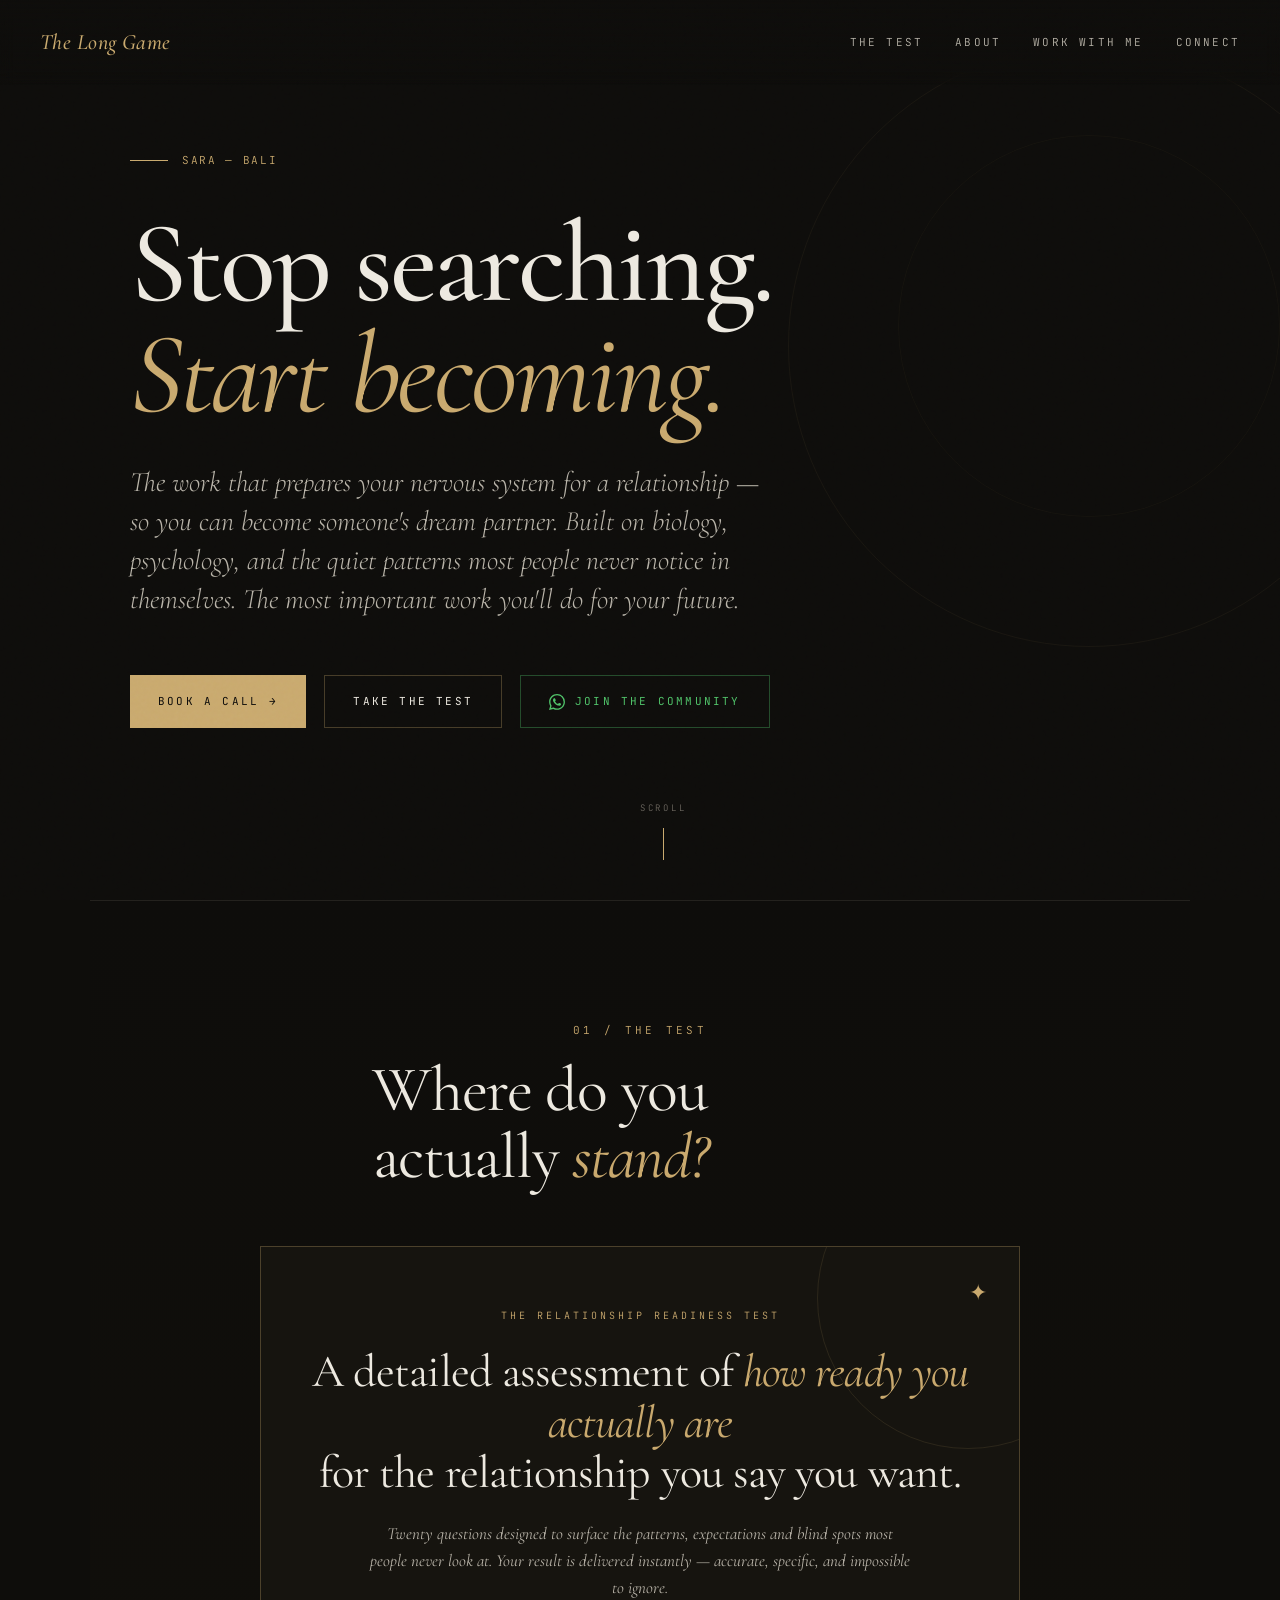
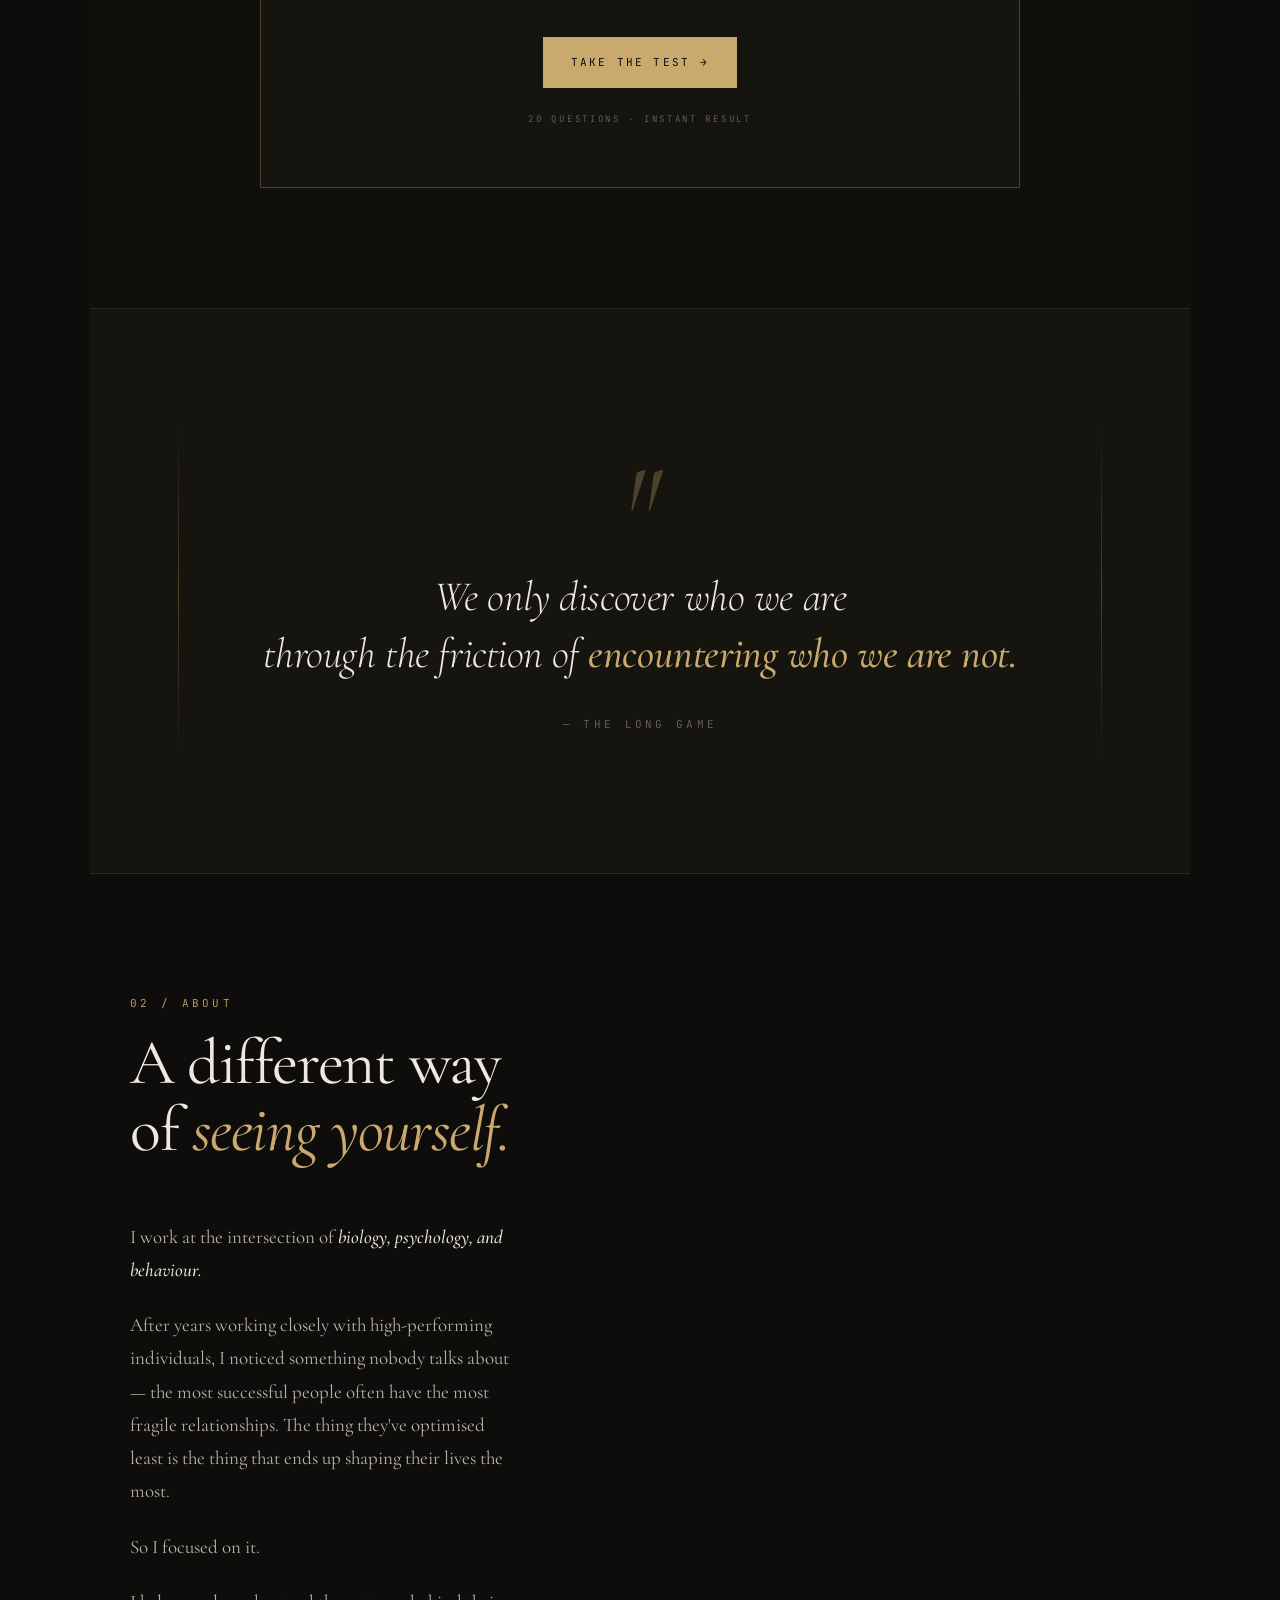
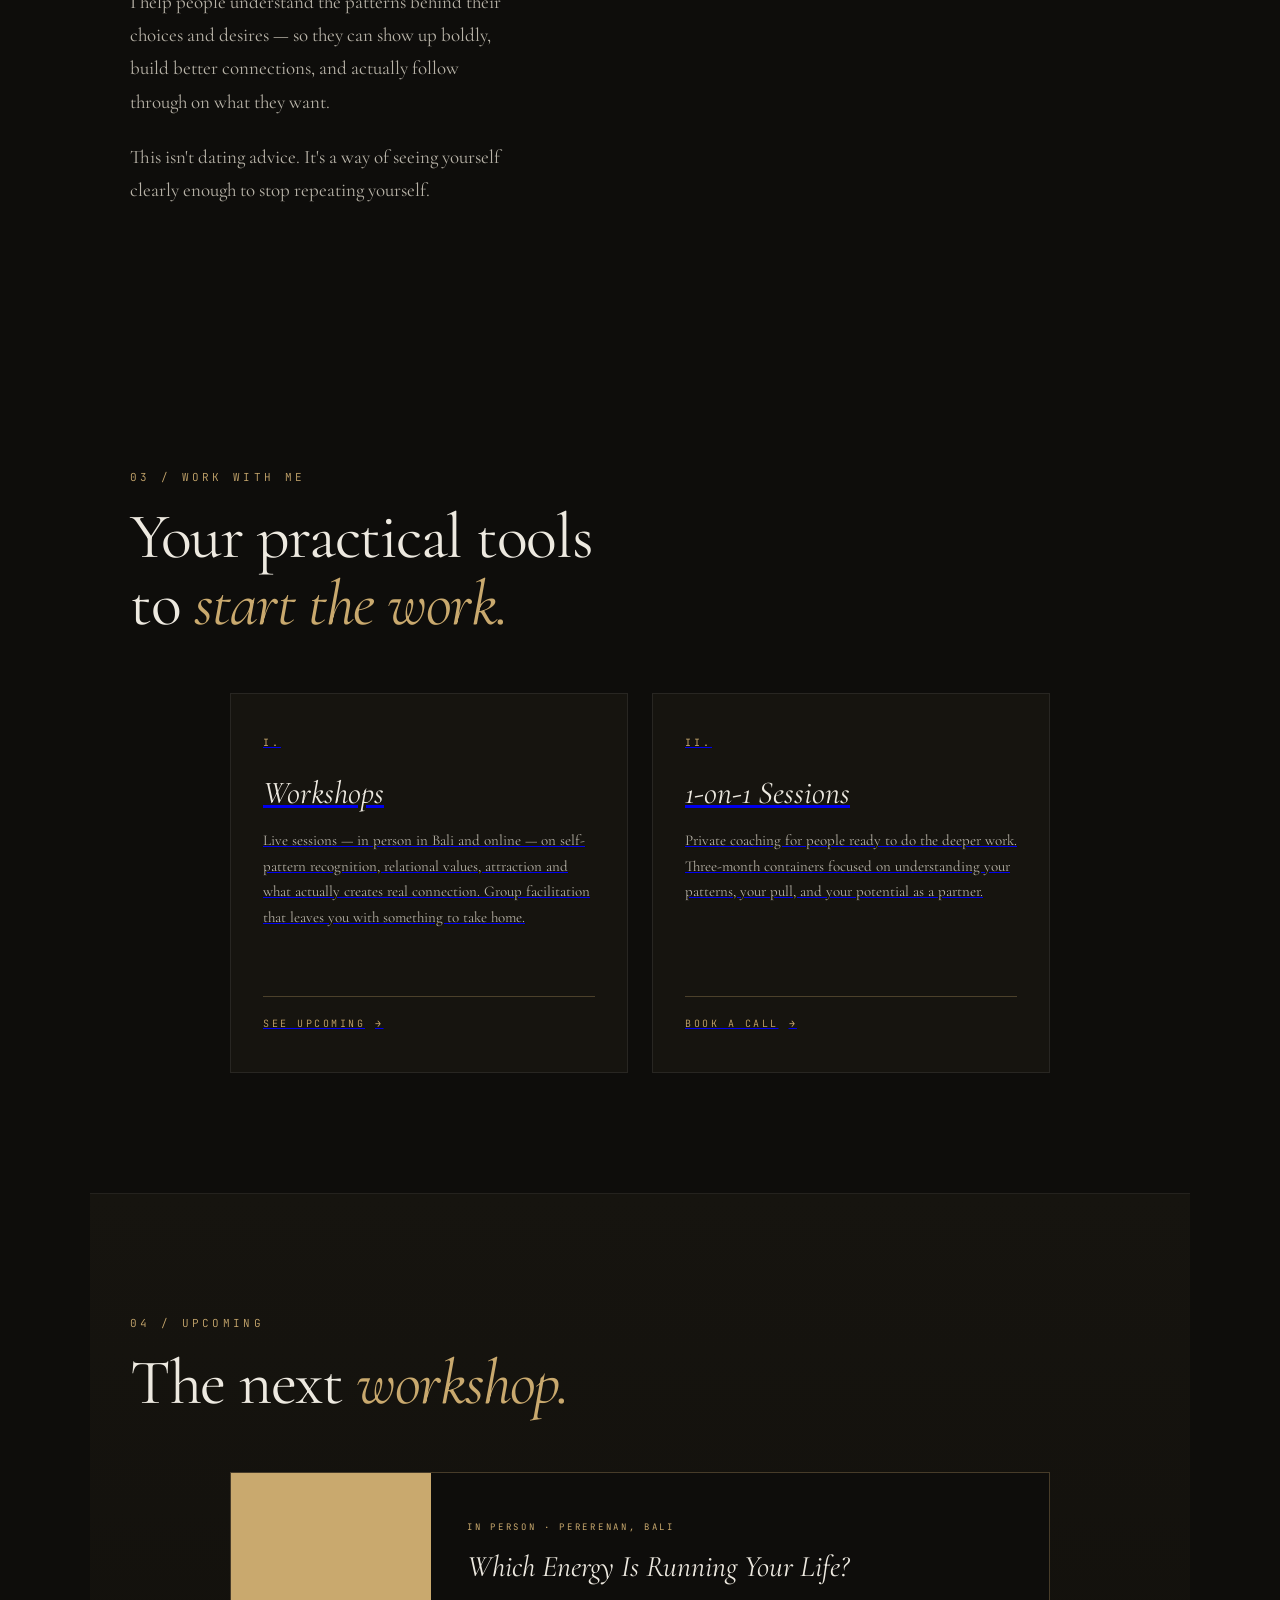
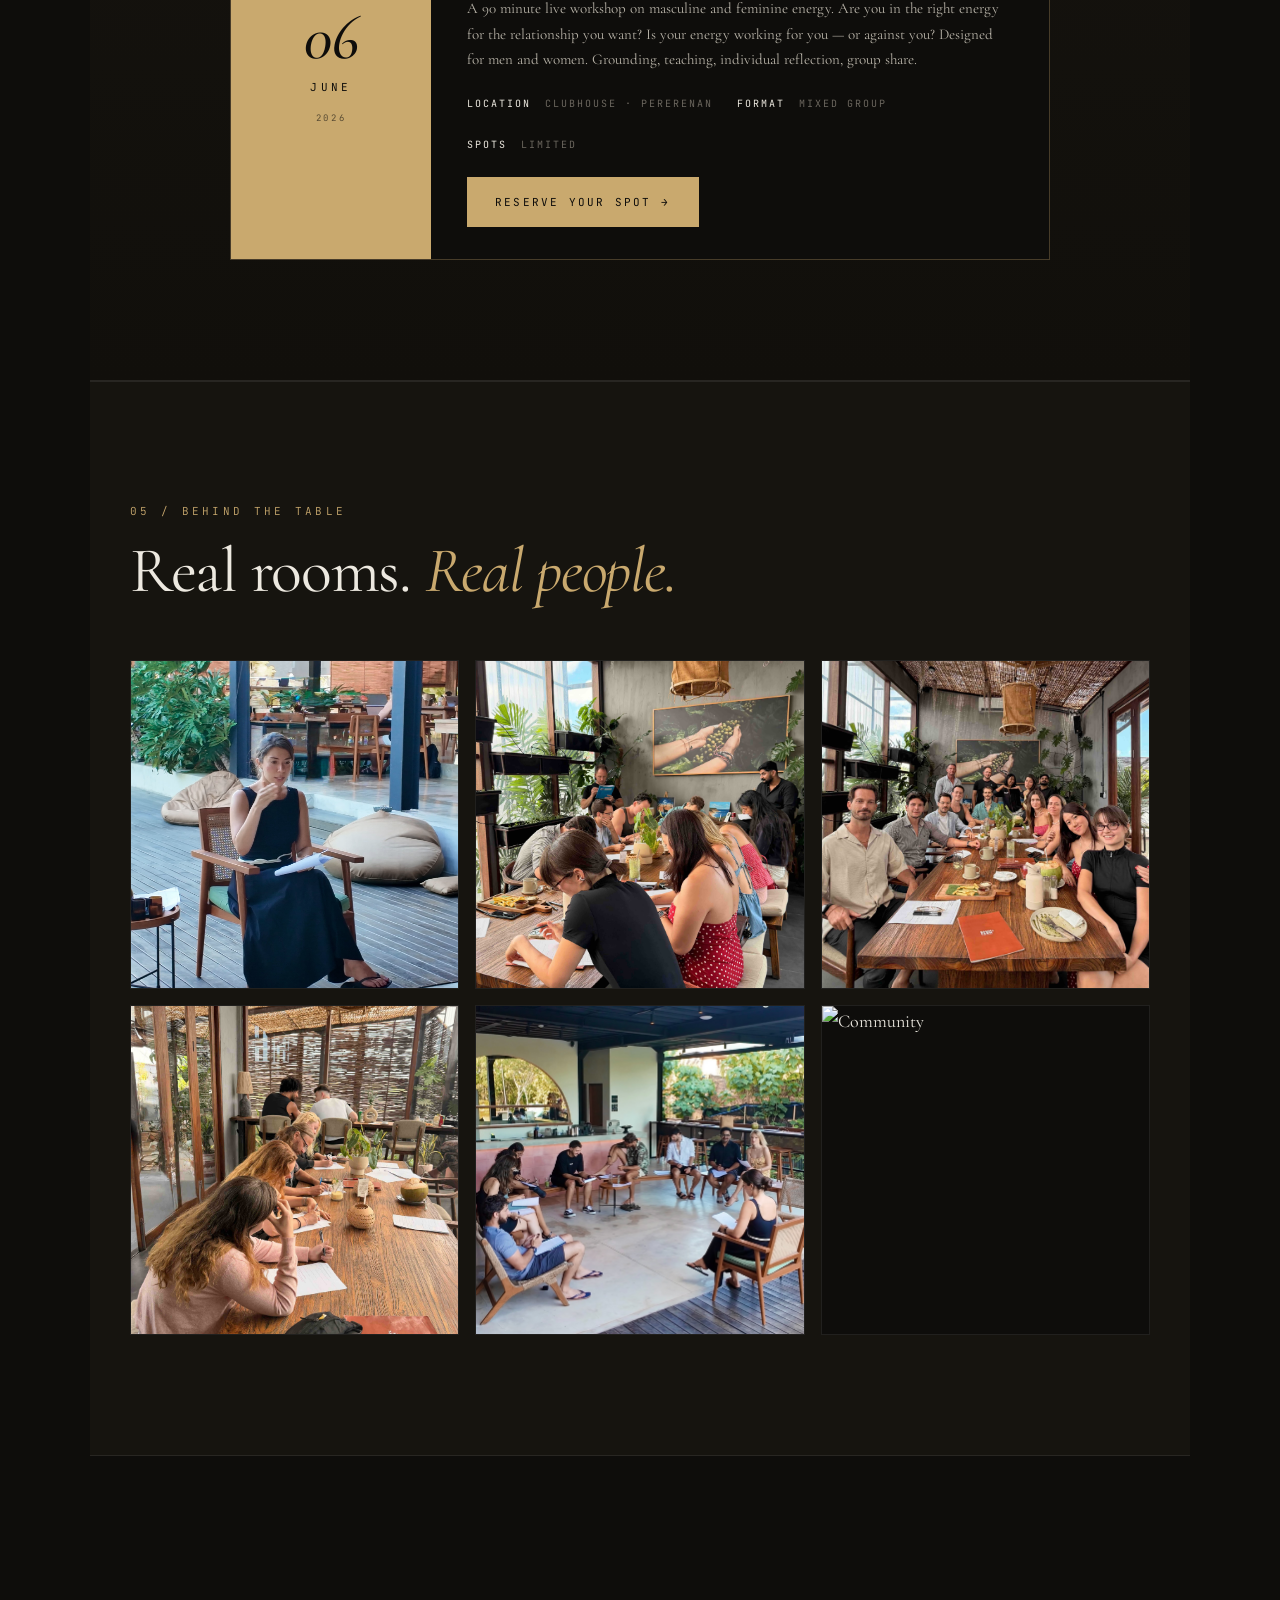
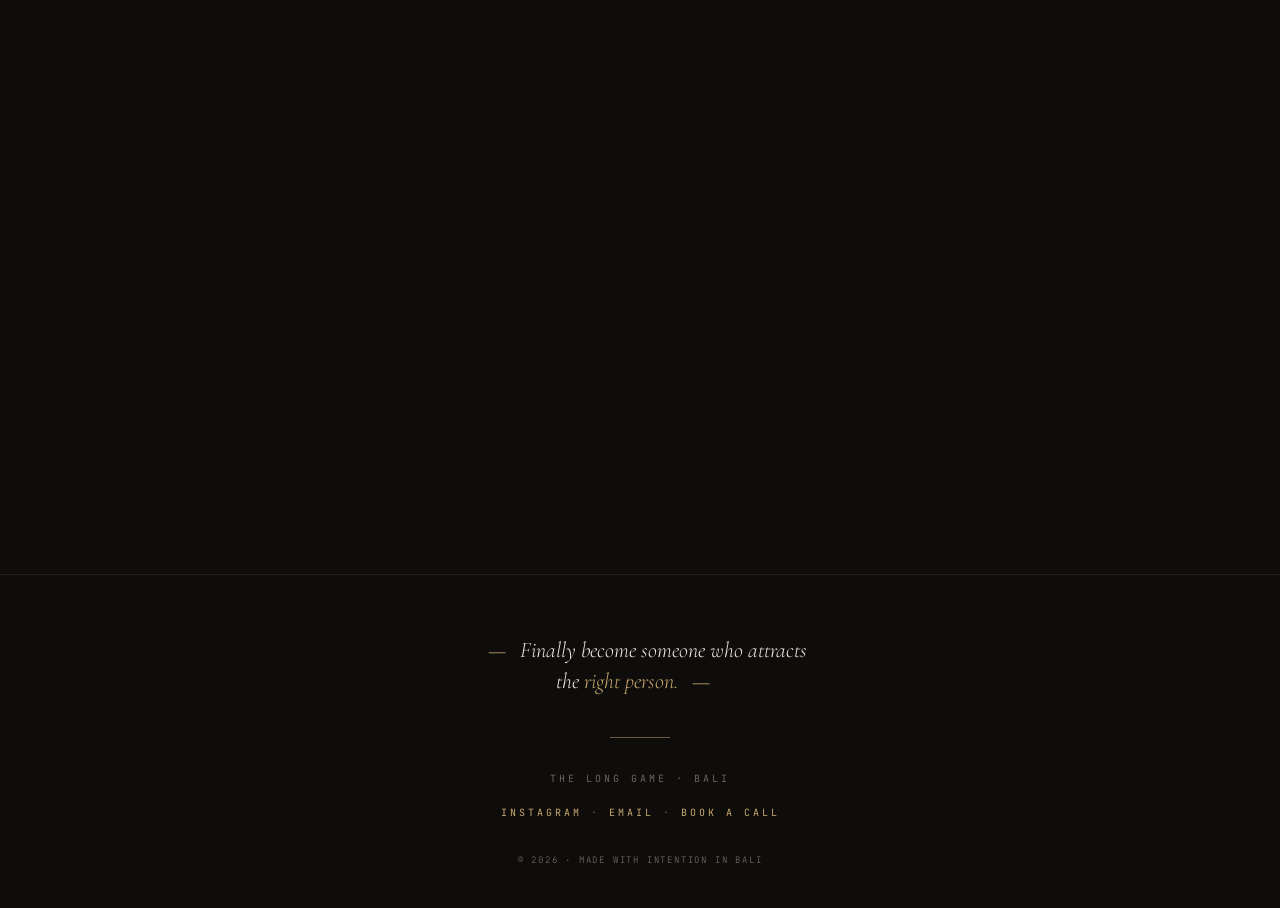
==== index.html @ 3abca286 "Add extra line break in index.html" ====
<!DOCTYPE html>
<html lang="en">
<head>
<meta charset="UTF-8">
<meta name="viewport" content="width=device-width, initial-scale=1.0">
<title>The Long Game — Sara · Bali</title>
<meta name="description" content="A school of thought for people done with surface-level. Become someone worth being with.">

<link rel="preconnect" href="https://fonts.googleapis.com">
<link rel="preconnect" href="https://fonts.gstatic.com" crossorigin>
<link href="https://fonts.googleapis.com/css2?family=Cormorant+Garamond:ital,wght@0,300;0,400;0,500;0,600;0,700;1,300;1,400;1,500;1,600&family=JetBrains+Mono:wght@300;400;500&display=swap" rel="stylesheet">

<style>
:root {
  --bg: #0e0d0b;
  --surface: #16140f;
  --gold: #c9a96e;
  --gold-dim: rgba(201, 169, 110, 0.12);
  --gold-mid: rgba(201, 169, 110, 0.3);
  --cream: #ede9e0;
  --soft: #b8b3a8;
  --muted: #6b665e;
  --red: #8B3A3A;
  --line: rgba(255, 255, 255, 0.08);
}

* { margin: 0; padding: 0; box-sizing: border-box; }

html { scroll-behavior: smooth; }

body {
  background: var(--bg);
  color: var(--cream);
  font-family: 'Cormorant Garamond', 'Georgia', serif;
  font-weight: 400;
  font-size: 18px;
  line-height: 1.7;
  overflow-x: hidden;
}

::selection { background: var(--gold); color: var(--bg); }

/* Grain overlay */
body::before {
  content: '';
  position: fixed;
  inset: 0;
  pointer-events: none;
  z-index: 1000;
  opacity: 0.06;
  background-image: url("data:image/svg+xml,%3Csvg viewBox='0 0 256 256' xmlns='http://www.w3.org/2000/svg'%3E%3Cfilter id='n'%3E%3CfeTurbulence type='fractalNoise' baseFrequency='0.9' numOctaves='4' stitchTiles='stitch'/%3E%3C/filter%3E%3Crect width='100%25' height='100%25' filter='url(%23n)'/%3E%3C/svg%3E");
  mix-blend-mode: overlay;
}

.mono {
  font-family: 'JetBrains Mono', monospace;
  font-weight: 300;
  letter-spacing: 0.15em;
  text-transform: uppercase;
}

/* ─── NAV ─── */
nav {
  position: fixed;
  top: 0; left: 0; right: 0;
  z-index: 100;
  padding: 24px 40px;
  display: flex;
  justify-content: space-between;
  align-items: center;
  background: linear-gradient(180deg, rgba(14, 13, 11, 0.95), rgba(14, 13, 11, 0));
  backdrop-filter: blur(8px);
  -webkit-backdrop-filter: blur(8px);
}

.logo {
  font-family: 'Cormorant Garamond', serif;
  font-style: italic;
  font-size: 22px;
  color: var(--gold);
  letter-spacing: 0.02em;
  font-weight: 500;
}

nav .links {
  display: flex;
  gap: 32px;
}

nav a {
  color: var(--soft);
  text-decoration: none;
  font-family: 'JetBrains Mono', monospace;
  font-size: 11px;
  font-weight: 300;
  letter-spacing: 0.2em;
  text-transform: uppercase;
  transition: color 0.3s ease;
}

nav a:hover { color: var(--gold); }

@media (max-width: 768px) {
  nav { padding: 18px 22px; }
  nav .links { display: none; }
}

/* ─── HERO ─── */
.hero {
  min-height: 100vh;
  position: relative;
  display: flex;
  flex-direction: column;
  justify-content: center;
  padding: 100px 40px 60px;
  max-width: 1100px;
  margin: 0 auto;
}

.hero::before {
  content: '';
  position: absolute;
  width: 600px; height: 600px;
  border-radius: 50%;
  border: 1px solid rgba(201, 169, 110, 0.06);
  top: 5%; right: -200px;
  z-index: 0;
}

.hero::after {
  content: '';
  position: absolute;
  width: 380px; height: 380px;
  border-radius: 50%;
  border: 1px solid rgba(201, 169, 110, 0.04);
  top: 15%; right: -90px;
  z-index: 0;
}

.eyebrow {
  position: relative;
  z-index: 2;
  display: inline-flex;
  align-items: center;
  gap: 14px;
  margin-bottom: 40px;
  color: var(--gold);
  font-size: 11px;
  opacity: 0;
  animation: fadeUp 1s ease 0.2s forwards;
}

.eyebrow::before {
  content: '';
  width: 38px; height: 1px;
  background: var(--gold);
}

.hero h1 {
  position: relative;
  z-index: 2;
  font-size: clamp(48px, 9vw, 124px);
  line-height: 0.96;
  font-weight: 500;
  letter-spacing: -0.025em;
  margin-bottom: 32px;
  color: var(--cream);
  opacity: 0;
  animation: fadeUp 1.2s ease 0.4s forwards;
}

.hero h1 em {
  font-style: italic;
  font-weight: 400;
  color: var(--gold);
}

.hero-sub {
  position: relative;
  z-index: 2;
  font-size: clamp(20px, 2.5vw, 28px);
  font-style: italic;
  color: var(--soft);
  max-width: 650px;
  line-height: 1.4;
  margin-bottom: 56px;
  font-weight: 300;
  opacity: 0;
  animation: fadeUp 1.2s ease 0.7s forwards;
}

.hero-cta {
  position: relative;
  z-index: 2;
  display: flex;
  gap: 18px;
  flex-wrap: wrap;
  opacity: 0;
  animation: fadeUp 1.2s ease 1s forwards;
}

.btn {
  display: inline-flex;
  align-items: center;
  gap: 10px;
  padding: 16px 28px;
  font-family: 'JetBrains Mono', monospace;
  font-size: 11px;
  font-weight: 400;
  letter-spacing: 0.2em;
  text-transform: uppercase;
  text-decoration: none;
  cursor: pointer;
  border: none;
  transition: all 0.3s ease;
}

.btn-primary {
  background: var(--gold);
  color: var(--bg);
}

.btn-primary:hover {
  background: var(--cream);
  transform: translateY(-2px);
}

.btn-ghost {
  background: transparent;
  color: var(--cream);
  border: 1px solid var(--gold-mid);
}

.btn-ghost:hover {
  border-color: var(--gold);
  color: var(--gold);
  background: var(--gold-dim);
}

.btn-whatsapp {
  background: transparent;
  color: #4fc168;
  border: 1px solid rgba(79, 193, 104, 0.35);
  display: inline-flex;
  align-items: center;
  gap: 10px;
}

.btn-whatsapp:hover {
  background: rgba(79, 193, 104, 0.08);
  border-color: #4fc168;
  transform: translateY(-2px);
}

.btn .arrow {
  transition: transform 0.3s ease;
}

.btn:hover .arrow {
  transform: translateX(4px);
}

.scroll-indicator {
  position: absolute;
  bottom: 40px;
  left: 50%;
  transform: translateX(-50%);
  font-family: 'JetBrains Mono', monospace;
  font-size: 9px;
  letter-spacing: 0.3em;
  color: var(--muted);
  opacity: 0;
  animation: fadeUp 1s ease 1.3s forwards;
  text-transform: uppercase;
}

.scroll-indicator::after {
  content: '';
  display: block;
  width: 1px; height: 32px;
  background: var(--gold);
  margin: 12px auto 0;
  animation: scroll-pulse 2s ease infinite;
}

@keyframes fadeUp {
  from { opacity: 0; transform: translateY(20px); }
  to { opacity: 1; transform: translateY(0); }
}

@keyframes scroll-pulse {
  0%, 100% { transform: scaleY(1); opacity: 1; }
  50% { transform: scaleY(0.4); opacity: 0.4; }
}

/* ─── SECTION GENERAL ─── */
section {
  padding: 120px 40px;
  max-width: 1100px;
  margin: 0 auto;
  position: relative;
}

.section-num {
  font-family: 'JetBrains Mono', monospace;
  font-size: 11px;
  font-weight: 300;
  letter-spacing: 0.3em;
  color: var(--gold);
  margin-bottom: 16px;
  display: block;
  text-transform: uppercase;
}

.section-title {
  font-size: clamp(36px, 5.5vw, 64px);
  line-height: 1.05;
  font-weight: 400;
  letter-spacing: -0.02em;
  margin-bottom: 56px;
  color: var(--cream);
  max-width: 820px;
}

.section-title em {
  font-style: italic;
  color: var(--gold);
}

/* ─── PHILOSOPHY QUOTE ─── */
.quote-section {
  padding: 140px 40px;
  text-align: center;
  background: var(--surface);
  border-top: 1px solid var(--line);
  border-bottom: 1px solid var(--line);
  position: relative;
  overflow: hidden;
}

.quote-section::before, .quote-section::after {
  content: '';
  position: absolute;
  width: 1px;
  background: linear-gradient(180deg, transparent, var(--gold-mid), transparent);
  height: 60%;
  top: 20%;
}

.quote-section::before { left: 8%; }
.quote-section::after { right: 8%; }

.quote-mark {
  font-family: 'Cormorant Garamond', serif;
  font-size: 120px;
  color: var(--gold);
  line-height: 1;
  opacity: 0.3;
  font-style: italic;
}

.quote-text {
  font-size: clamp(24px, 3.5vw, 42px);
  font-style: italic;
  font-weight: 300;
  line-height: 1.35;
  max-width: 900px;
  margin: 0 auto 32px;
  color: var(--cream);
  letter-spacing: -0.01em;
}

.quote-text em {
  color: var(--gold);
  font-weight: 500;
}

.quote-attribution {
  font-family: 'JetBrains Mono', monospace;
  font-size: 11px;
  letter-spacing: 0.3em;
  color: var(--muted);
  text-transform: uppercase;
}

/* ─── ABOUT ─── */
.about-grid {
  display: grid;
  grid-template-columns: 1fr 1fr;
  gap: 80px;
  align-items: center;
}

@media (max-width: 900px) {
  .about-grid { grid-template-columns: 1fr; gap: 60px; }
}

.about-text p {
  font-size: 19px;
  line-height: 1.75;
  color: var(--soft);
  margin-bottom: 22px;
}

.about-text p strong {
  color: var(--cream);
  font-weight: 500;
  font-style: italic;
}

/* ─── WORK WITH ME ─── */
.work-section {
  background: var(--bg);
}

.work-grid {
  display: grid;
  grid-template-columns: repeat(3, 1fr);
  gap: 24px;
}

.work-grid.two-col {
  grid-template-columns: repeat(2, 1fr);
  max-width: 820px;
  margin: 0 auto;
}

@media (max-width: 900px) {
  .work-grid, .work-grid.two-col { grid-template-columns: 1fr; }
}

/* ─── UPCOMING WORKSHOP ─── */
.upcoming-section {
  background: linear-gradient(180deg, var(--surface) 0%, #110f0b 100%);
  border-top: 1px solid var(--line);
  border-bottom: 1px solid var(--line);
}

.upcoming-card {
  max-width: 820px;
  margin: 0 auto;
  background: var(--bg);
  border: 1px solid var(--gold-mid);
  position: relative;
  display: grid;
  grid-template-columns: 200px 1fr;
  gap: 0;
  overflow: hidden;
}

@media (max-width: 768px) {
  .upcoming-card { grid-template-columns: 1fr; }
}

.upcoming-date {
  background: var(--gold);
  color: var(--bg);
  padding: 40px 28px;
  display: flex;
  flex-direction: column;
  justify-content: center;
  align-items: center;
  text-align: center;
}

.upcoming-date .day {
  font-family: 'Cormorant Garamond', serif;
  font-size: 64px;
  font-weight: 500;
  line-height: 1;
  font-style: italic;
}

.upcoming-date .month {
  font-family: 'JetBrains Mono', monospace;
  font-size: 11px;
  letter-spacing: 0.3em;
  text-transform: uppercase;
  margin-top: 8px;
}

.upcoming-date .year {
  font-family: 'JetBrains Mono', monospace;
  font-size: 9px;
  letter-spacing: 0.3em;
  margin-top: 14px;
  opacity: 0.6;
}

.upcoming-content {
  padding: 36px 36px 32px;
}

.upcoming-tag {
  display: inline-block;
  font-family: 'JetBrains Mono', monospace;
  font-size: 9px;
  letter-spacing: 0.3em;
  color: var(--gold);
  text-transform: uppercase;
  margin-bottom: 14px;
}

.upcoming-content h3 {
  font-size: 30px;
  font-weight: 400;
  font-style: italic;
  color: var(--cream);
  line-height: 1.15;
  margin-bottom: 12px;
}

.upcoming-content p {
  font-size: 15px;
  color: var(--soft);
  line-height: 1.7;
  margin-bottom: 22px;
}

.upcoming-meta {
  display: flex;
  flex-wrap: wrap;
  gap: 24px;
  font-family: 'JetBrains Mono', monospace;
  font-size: 10px;
  letter-spacing: 0.2em;
  color: var(--muted);
  text-transform: uppercase;
  margin-bottom: 24px;
}

.upcoming-meta span strong {
  color: var(--cream);
  font-weight: 400;
  margin-right: 6px;
}

/* ─── THE TEST ─── */
.test-section {
  background: linear-gradient(180deg, var(--bg) 0%, #110f0b 100%);
  text-align: center;
  border-top: 1px solid var(--line);
}

.test-card {
  max-width: 760px;
  margin: 40px auto 0;
  padding: 60px 50px;
  background: var(--surface);
  border: 1px solid var(--gold-mid);
  position: relative;
  overflow: hidden;
}

.test-card::before {
  content: '';
  position: absolute;
  width: 300px; height: 300px;
  border-radius: 50%;
  border: 1px solid var(--gold-mid);
  top: -100px; right: -100px;
  opacity: 0.4;
}

.test-card::after {
  content: '✦';
  position: absolute;
  top: 28px; right: 32px;
  color: var(--gold);
  font-size: 22px;
  font-family: 'Cormorant Garamond', serif;
}

.test-eyebrow {
  font-family: 'JetBrains Mono', monospace;
  font-size: 10px;
  letter-spacing: 0.3em;
  color: var(--gold);
  text-transform: uppercase;
  margin-bottom: 22px;
  position: relative;
  z-index: 2;
}

.test-card h3 {
  font-size: clamp(30px, 4.5vw, 46px);
  font-weight: 400;
  line-height: 1.1;
  color: var(--cream);
  margin-bottom: 22px;
  letter-spacing: -0.02em;
  position: relative;
  z-index: 2;
}

.test-card h3 em {
  font-style: italic;
  color: var(--gold);
}

.test-card p {
  font-size: 17px;
  font-style: italic;
  color: var(--soft);
  line-height: 1.6;
  max-width: 540px;
  margin: 0 auto 36px;
  position: relative;
  z-index: 2;
}

.test-meta {
  font-family: 'JetBrains Mono', monospace;
  font-size: 9px;
  letter-spacing: 0.3em;
  color: var(--muted);
  text-transform: uppercase;
  margin-top: 24px;
  position: relative;
  z-index: 2;
}

.work-card {
  position: relative;
  background: var(--surface);
  border: 1px solid var(--line);
  padding: 40px 32px;
  transition: all 0.4s ease;
  cursor: pointer;
  overflow: hidden;
  display: flex;
  flex-direction: column;
  min-height: 380px;
}

.work-card::before {
  content: '';
  position: absolute;
  top: 0; left: 0;
  width: 0; height: 2px;
  background: var(--gold);
  transition: width 0.5s ease;
}

.work-card:hover {
  border-color: var(--gold-mid);
  background: #1a1813;
  transform: translateY(-4px);
}

.work-card:hover::before { width: 100%; }

.work-card-num {
  font-family: 'JetBrains Mono', monospace;
  font-size: 10px;
  letter-spacing: 0.3em;
  color: var(--gold);
  margin-bottom: 24px;
  text-transform: uppercase;
}

.work-card h3 {
  font-size: 32px;
  font-weight: 400;
  font-style: italic;
  color: var(--cream);
  margin-bottom: 16px;
  line-height: 1.15;
}

.work-card p {
  font-size: 15px;
  line-height: 1.7;
  color: var(--soft);
  margin-bottom: auto;
  padding-bottom: 28px;
}

.work-card-cta {
  display: inline-flex;
  align-items: center;
  gap: 10px;
  font-family: 'JetBrains Mono', monospace;
  font-size: 10px;
  letter-spacing: 0.25em;
  color: var(--gold);
  text-transform: uppercase;
  border-top: 1px solid var(--gold-mid);
  padding-top: 18px;
}

.work-card-cta .arrow {
  transition: transform 0.3s ease;
}

.work-card:hover .work-card-cta .arrow {
  transform: translateX(6px);
}

/* ─── WORKSHOPS GALLERY ─── */
.gallery-section {
  background: var(--surface);
  border-top: 1px solid var(--line);
  border-bottom: 1px solid var(--line);
}

.gallery-grid {
  display: grid;
  grid-template-columns: repeat(3, 1fr);
  gap: 16px;
  margin-top: 40px;
}

@media (max-width: 768px) {
  .gallery-grid { grid-template-columns: repeat(2, 1fr); }
}

.gallery-item {
  position: relative;
  aspect-ratio: 1;
  background: var(--bg);
  border: 1px solid var(--line);
  overflow: hidden;
  cursor: pointer;
  transition: border-color 0.3s ease;
}

.gallery-item:hover {
  border-color: var(--gold-mid);
}

/* ─── CTA / CONTACT ─── */
.cta-section {
  padding: 160px 40px;
  text-align: center;
  background: var(--bg);
  position: relative;
  overflow: hidden;
}

.cta-section::before {
  content: '';
  position: absolute;
  width: 800px; height: 800px;
  border-radius: 50%;
  border: 1px solid rgba(201, 169, 110, 0.04);
  top: 50%; left: 50%;
  transform: translate(-50%, -50%);
}

.cta-section::after {
  content: '';
  position: absolute;
  width: 500px; height: 500px;
  border-radius: 50%;
  border: 1px solid rgba(201, 169, 110, 0.06);
  top: 50%; left: 50%;
  transform: translate(-50%, -50%);
}

.cta-content {
  position: relative;
  z-index: 2;
  max-width: 800px;
  margin: 0 auto;
}

.cta-heading {
  font-size: clamp(40px, 6vw, 76px);
  line-height: 1;
  font-weight: 400;
  letter-spacing: -0.025em;
  color: var(--cream);
  margin-bottom: 32px;
}

.cta-heading em {
  font-style: italic;
  color: var(--gold);
}

.cta-sub {
  font-size: 20px;
  font-style: italic;
  color: var(--soft);
  margin-bottom: 48px;
  line-height: 1.5;
}

/* ─── FOOTER ─── */
footer {
  padding: 60px 40px 40px;
  border-top: 1px solid var(--line);
  text-align: center;
  background: var(--bg);
}

.footer-quote {
  font-size: 22px;
  font-style: italic;
  color: var(--cream);
  font-weight: 300;
  max-width: 700px;
  margin: 0 auto 40px;
  line-height: 1.4;
}

.footer-quote em {
  color: var(--gold);
  font-style: italic;
}

.footer-quote::before, .footer-quote::after {
  content: '—';
  color: var(--gold);
  margin: 0 14px;
}

.footer-meta {
  font-family: 'JetBrains Mono', monospace;
  font-size: 10px;
  letter-spacing: 0.3em;
  color: var(--muted);
  text-transform: uppercase;
}

.footer-meta a {
  color: var(--gold);
  text-decoration: none;
  transition: color 0.3s ease;
}

.footer-meta a:hover { color: var(--cream); }

.footer-divider {
  width: 60px; height: 1px;
  background: var(--gold);
  margin: 32px auto;
  opacity: 0.5;
}

/* ─── HERO IMAGE ─── */
.hero-image {
  position: absolute;
  right: -40px;
  top: 50%;
  transform: translateY(-50%);
  width: 46%;
  height: 85%;
  overflow: hidden;
  z-index: 1;
  border: 1px solid rgba(201, 169, 110, 0.1);
}

.hero-image::before {
  content: '';
  position: absolute;
  inset: 0;
  background: linear-gradient(100deg, var(--bg) 0%, rgba(14,13,11,0.3) 45%, transparent 100%);
  z-index: 2;
}

.hero-image::after {
  content: '';
  position: absolute;
  inset: 0;
  background: rgba(14, 13, 11, 0.35);
  z-index: 1;
}

.hero-image img {
  width: 100%;
  height: 100%;
  object-fit: cover;
  object-position: center 30%;
  filter: grayscale(15%) brightness(0.9);
}

@media (max-width: 900px) {
  .hero-image { display: none; }
}

/* ─── ABOUT PORTRAIT ─── */
.about-portrait {
  position: relative;
  aspect-ratio: 4/5;
  overflow: hidden;
  border: 1px solid var(--gold-mid);
}

.about-portrait img {
  width: 100%;
  height: 100%;
  object-fit: cover;
  object-position: center top;
  filter: grayscale(10%) brightness(0.95);
  transition: transform 0.6s ease;
}

.about-portrait:hover img {
  transform: scale(1.03);
}

/* ─── GALLERY IMAGES ─── */
.gallery-img {
  width: 100%;
  height: 100%;
  object-fit: cover;
  object-position: center;
  display: block;
  transition: transform 0.5s ease;
  filter: grayscale(8%);
}

.gallery-item:hover .gallery-img {
  transform: scale(1.04);
}

/* Subtle scroll reveal */
.reveal {
  opacity: 0;
  transform: translateY(30px);
  transition: opacity 1s ease, transform 1s ease;
}

.reveal.visible {
  opacity: 1;
  transform: translateY(0);
}
</style>
</head>
<body>

<!-- NAV -->
<nav>
  <div class="logo">The Long Game</div>
  <div class="links">
    <a href="#test">The Test</a>
    <a href="#about">About</a>
    <a href="#work">Work With Me</a>
    <a href="#contact">Connect</a>
  </div>
</nav>

<!-- HERO -->
<section class="hero">
  <div class="eyebrow mono">Sara — Bali</div>

  <h1>Stop searching.<br><em>Start becoming.</em></h1>

  <p class="hero-sub">The work that prepares your nervous system for a relationship — so you can become someone's dream partner. Built on biology, psychology, and the quiet patterns most people never notice in themselves. The most important work you'll do for your future.</p>

  <div class="hero-cta">
    <a href="#contact" class="btn btn-primary">
      <span>Book a Call</span>
      <span class="arrow">→</span>
    </a>
    <a href="#test" class="btn btn-ghost">
      <span>Take the Test</span>
    </a>
    <a href="https://chat.whatsapp.com/Dvf6o9uhgMKBF9ShwyqHTQ?mode=gi_t" target="_blank" rel="noopener" class="btn btn-whatsapp">
      <svg width="16" height="16" viewBox="0 0 24 24" fill="currentColor" style="flex-shrink:0"><path d="M17.472 14.382c-.297-.149-1.758-.867-2.03-.967-.273-.099-.471-.148-.67.15-.197.297-.767.966-.94 1.164-.173.199-.347.223-.644.075-.297-.15-1.255-.463-2.39-1.475-.883-.788-1.48-1.761-1.653-2.059-.173-.297-.018-.458.13-.606.134-.133.298-.347.446-.52.149-.174.198-.298.298-.497.099-.198.05-.371-.025-.52-.075-.149-.669-1.612-.916-2.207-.242-.579-.487-.5-.669-.51-.173-.008-.371-.01-.57-.01-.198 0-.52.074-.792.372-.272.297-1.04 1.016-1.04 2.479 0 1.462 1.065 2.875 1.213 3.074.149.198 2.096 3.2 5.077 4.487.709.306 1.262.489 1.694.625.712.227 1.36.195 1.871.118.571-.085 1.758-.719 2.006-1.413.248-.694.248-1.289.173-1.413-.074-.124-.272-.198-.57-.347m-5.421 7.403h-.004a9.87 9.87 0 01-5.031-1.378l-.361-.214-3.741.982.998-3.648-.235-.374a9.86 9.86 0 01-1.51-5.26c.001-5.45 4.436-9.884 9.888-9.884 2.64 0 5.122 1.03 6.988 2.898a9.825 9.825 0 012.893 6.994c-.003 5.45-4.437 9.884-9.885 9.884m8.413-18.297A11.815 11.815 0 0012.05 0C5.495 0 .16 5.335.157 11.892c0 2.096.547 4.142 1.588 5.945L.057 24l6.305-1.654a11.882 11.882 0 005.683 1.448h.005c6.554 0 11.89-5.335 11.893-11.893a11.821 11.821 0 00-3.48-8.413z"/></svg>
      <span>Join the Community</span>
    </a>
  </div>

  <!--
  <div class="hero-image">
    <img src="workshop-images/IMG_2972.jpeg" alt="Workshop community in Bali">
  </div>
  -->
    <p><br><br></p>
  <div class="scroll-indicator mono">Scroll</div>
</section>

<!-- THE TEST -->
<section id="test" class="test-section reveal">
  <span class="section-num">01 / The Test</span>
  <h2 class="section-title">Where do you<br>actually <em>stand?</em></h2>

  <div class="test-card">
    <div class="test-eyebrow mono">The Relationship Readiness Test</div>
    <h3>A detailed assessment of <em>how ready you actually are</em><br>for the relationship you say you want.</h3>
    <p>Twenty questions designed to surface the patterns, expectations and blind spots most people never look at. Your result is delivered instantly — accurate, specific, and impossible to ignore.</p>
    <a href="https://stellar-figolla-c52348.netlify.app" target="_blank" rel="noopener" class="btn btn-primary">
      <span>Take the Test</span>
      <span class="arrow">→</span>
    </a>
    <div class="test-meta mono">20 Questions · Instant Result</div>
  </div>
</section>

<!-- QUOTE -->
<section class="quote-section reveal">
  <div class="quote-mark">"</div>
  <p class="quote-text">We only discover who we are<br>through the friction of <em>encountering who we are not.</em></p>
  <div class="quote-attribution mono">— The Long Game</div>
</section>

<!-- ABOUT -->
<section id="about" class="reveal">
  <span class="section-num">02 / About</span>
  <h2 class="section-title">A different way<br>of <em>seeing yourself.</em></h2>

  <div class="about-grid">
    <div class="about-text">
      <p>I work at the intersection of <strong>biology, psychology, and behaviour.</strong></p>
      <p>After years working closely with high-performing individuals, I noticed something nobody talks about — the most successful people often have the most fragile relationships. The thing they've optimised least is the thing that ends up shaping their lives the most.</p>
      <p>So I focused on it.</p>
      <p>I help people understand the patterns behind their choices and desires — so they can show up boldly, build better connections, and actually follow through on what they want.</p>
      <p>This isn't dating advice. It's a way of seeing yourself clearly enough to stop repeating yourself.</p>
    </div>
    
    <!--
    <div class="about-portrait">
      <img src="workshop-images/IMG_3876.jpeg" alt="Sara">
    </div>
    -->
    <iframe width="560" height="315" src="https://www.youtube.com/embed/5GcVeJepIIs?si=flMz0RzaoOUw-oSl" title="YouTube video player" frameborder="0" allow="accelerometer; autoplay; clipboard-write; encrypted-media; gyroscope; picture-in-picture; web-share" referrerpolicy="strict-origin-when-cross-origin" allowfullscreen></iframe>
  </div>
</section>

<!-- WORK WITH ME -->
<section id="work" class="work-section reveal">
  <span class="section-num">03 / Work With Me</span>
  <h2 class="section-title">Your practical tools<br>to <em>start the work.</em></h2>

  <div class="work-grid two-col">

    <a href="#upcoming" class="work-card">
      <div class="work-card-num">i.</div>
      <h3>Workshops</h3>
      <p>Live sessions — in person in Bali and online — on self-pattern recognition, relational values, attraction and what actually creates real connection. Group facilitation that leaves you with something to take home.</p>
      <span class="work-card-cta mono">See Upcoming <span class="arrow">→</span></span>
    </a>

    <a href="#contact" class="work-card">
      <div class="work-card-num">ii.</div>
      <h3>1-on-1 Sessions</h3>
      <p>Private coaching for people ready to do the deeper work. Three-month containers focused on understanding your patterns, your pull, and your potential as a partner.</p>
      <span class="work-card-cta mono">Book a Call <span class="arrow">→</span></span>
    </a>

  </div>
</section>

<!-- UPCOMING WORKSHOP -->
<!-- ============================================================ -->
<!-- TO UPDATE: change the day, month, year, title, and details  -->
<!-- ============================================================ -->
<section id="upcoming" class="upcoming-section reveal">
  <span class="section-num">04 / Upcoming</span>
  <h2 class="section-title">The next <em>workshop.</em></h2>

  <div class="upcoming-card">
    <div class="upcoming-date">
      <div class="day">06</div>           <!-- CHANGE: day number -->
      <div class="month">June</div>       <!-- CHANGE: month name -->
      <div class="year">2026</div>        <!-- CHANGE: year -->
    </div>
    <div class="upcoming-content">
      <span class="upcoming-tag">In Person · Pererenan, Bali</span>  <!-- CHANGE: location tag -->
      <h3>Which Energy Is Running Your Life?</h3>  <!-- CHANGE: workshop title -->
      <p>A 90 minute live workshop on masculine and feminine energy. Are you in the right energy for the relationship you want? Is your energy working for you — or against you? Designed for men and women. Grounding, teaching, individual reflection, group share.</p>  <!-- CHANGE: description -->
      <div class="upcoming-meta">
        <span><strong>Location</strong> Clubhouse · Pererenan</span>  <!-- CHANGE: location -->
        <span><strong>Format</strong> Mixed Group</span>               <!-- CHANGE: format -->
        <span><strong>Spots</strong> Limited</span>                    <!-- CHANGE: spots or price -->
      </div>
      <a href="#contact" class="btn btn-primary">
        <span>Reserve Your Spot</span>
        <span class="arrow">→</span>
      </a>
    </div>
  </div>
</section>

<!-- GALLERY -->
<section class="gallery-section reveal">
  <span class="section-num">05 / Behind the Table</span>
  <h2 class="section-title">Real rooms. <em>Real people.</em></h2>

  <div class="gallery-grid">
    <div class="gallery-item"><img src="images/Tezza-0713.JPG" alt="Workshop" class="gallery-img"></div>
    <div class="gallery-item"><img src="images/IMG_2845.jpg" alt="Group" class="gallery-img"></div>
    <div class="gallery-item"><img src="images/IMG_2852.jpg" alt="Workshop session" class="gallery-img"></div>
    <div class="gallery-item"><img src="images/IMG_4141.jpg" alt="Sara" class="gallery-img"></div>
    <div class="gallery-item"><img src="images/Tezza-8433.JPG" alt="Workshop" class="gallery-img"></div>
    <div class="gallery-item"><img src="images/insertpicturename.jpg" alt="Community" class="gallery-img"></div>
  </div>
</section>

<!-- CTA / CALENDLY -->
<section id="contact" class="cta-section reveal">
  <div class="cta-content">
    <span class="section-num">06 / Connect</span>
    <h2 class="cta-heading">Ready for <em>a different<br>kind of conversation?</em></h2>
    <p class="cta-sub">Book a 20-minute call. We'll talk about where you're at, what you're after, and whether what I do is the right fit for what you need.</p>

    <a href="https://calendly.com/biobible" target="_blank" rel="noopener" class="btn btn-primary">
      <span>Book a Call with Sara</span>
      <span class="arrow">→</span>
    </a>
    <a href="https://chat.whatsapp.com/Dvf6o9uhgMKBF9ShwyqHTQ?mode=gi_t" target="_blank" rel="noopener" class="btn btn-whatsapp" style="margin-top:16px">
      <svg width="16" height="16" viewBox="0 0 24 24" fill="currentColor" style="flex-shrink:0"><path d="M17.472 14.382c-.297-.149-1.758-.867-2.03-.967-.273-.099-.471-.148-.67.15-.197.297-.767.966-.94 1.164-.173.199-.347.223-.644.075-.297-.15-1.255-.463-2.39-1.475-.883-.788-1.48-1.761-1.653-2.059-.173-.297-.018-.458.13-.606.134-.133.298-.347.446-.52.149-.174.198-.298.298-.497.099-.198.05-.371-.025-.52-.075-.149-.669-1.612-.916-2.207-.242-.579-.487-.5-.669-.51-.173-.008-.371-.01-.57-.01-.198 0-.52.074-.792.372-.272.297-1.04 1.016-1.04 2.479 0 1.462 1.065 2.875 1.213 3.074.149.198 2.096 3.2 5.077 4.487.709.306 1.262.489 1.694.625.712.227 1.36.195 1.871.118.571-.085 1.758-.719 2.006-1.413.248-.694.248-1.289.173-1.413-.074-.124-.272-.198-.57-.347m-5.421 7.403h-.004a9.87 9.87 0 01-5.031-1.378l-.361-.214-3.741.982.998-3.648-.235-.374a9.86 9.86 0 01-1.51-5.26c.001-5.45 4.436-9.884 9.888-9.884 2.64 0 5.122 1.03 6.988 2.898a9.825 9.825 0 012.893 6.994c-.003 5.45-4.437 9.884-9.884 9.884m8.413-18.297A11.815 11.815 0 0012.05 0C5.495 0 .16 5.335.157 11.892c0 2.096.547 4.142 1.588 5.945L.057 24l6.305-1.654a11.882 11.882 0 005.683 1.448h.005c6.554 0 11.89-5.335 11.893-11.893a11.821 11.821 0 00-3.48-8.413z"/></svg>
      <span>Join the WhatsApp Community</span>
    </a>
  </div>
</section>

<!-- FOOTER -->
<footer>
  <p class="footer-quote">Finally become someone who attracts<br>the <em>right person.</em></p>
  <div class="footer-divider"></div>
  <div class="footer-meta">
    The Long Game · Bali<br><br>
    <a href="https://instagram.com/" target="_blank" rel="noopener">Instagram</a> · 
    <a href="mailto:hello@thelonggame.bali">Email</a> ·
    <a href="https://calendly.com/biobible" target="_blank" rel="noopener">Book a Call</a>
  </div>
  <p style="margin-top: 32px; font-size: 9px; color: var(--muted); letter-spacing: 0.2em;" class="mono">© 2026 · Made with intention in Bali</p>
</footer>

<script>
const observer = new IntersectionObserver((entries) => {
  entries.forEach(entry => {
    if (entry.isIntersecting) {
      entry.target.classList.add('visible');
    }
  });
}, { threshold: 0.1 });

document.querySelectorAll('.reveal').forEach(el => observer.observe(el));
</script>

</body>
</html>
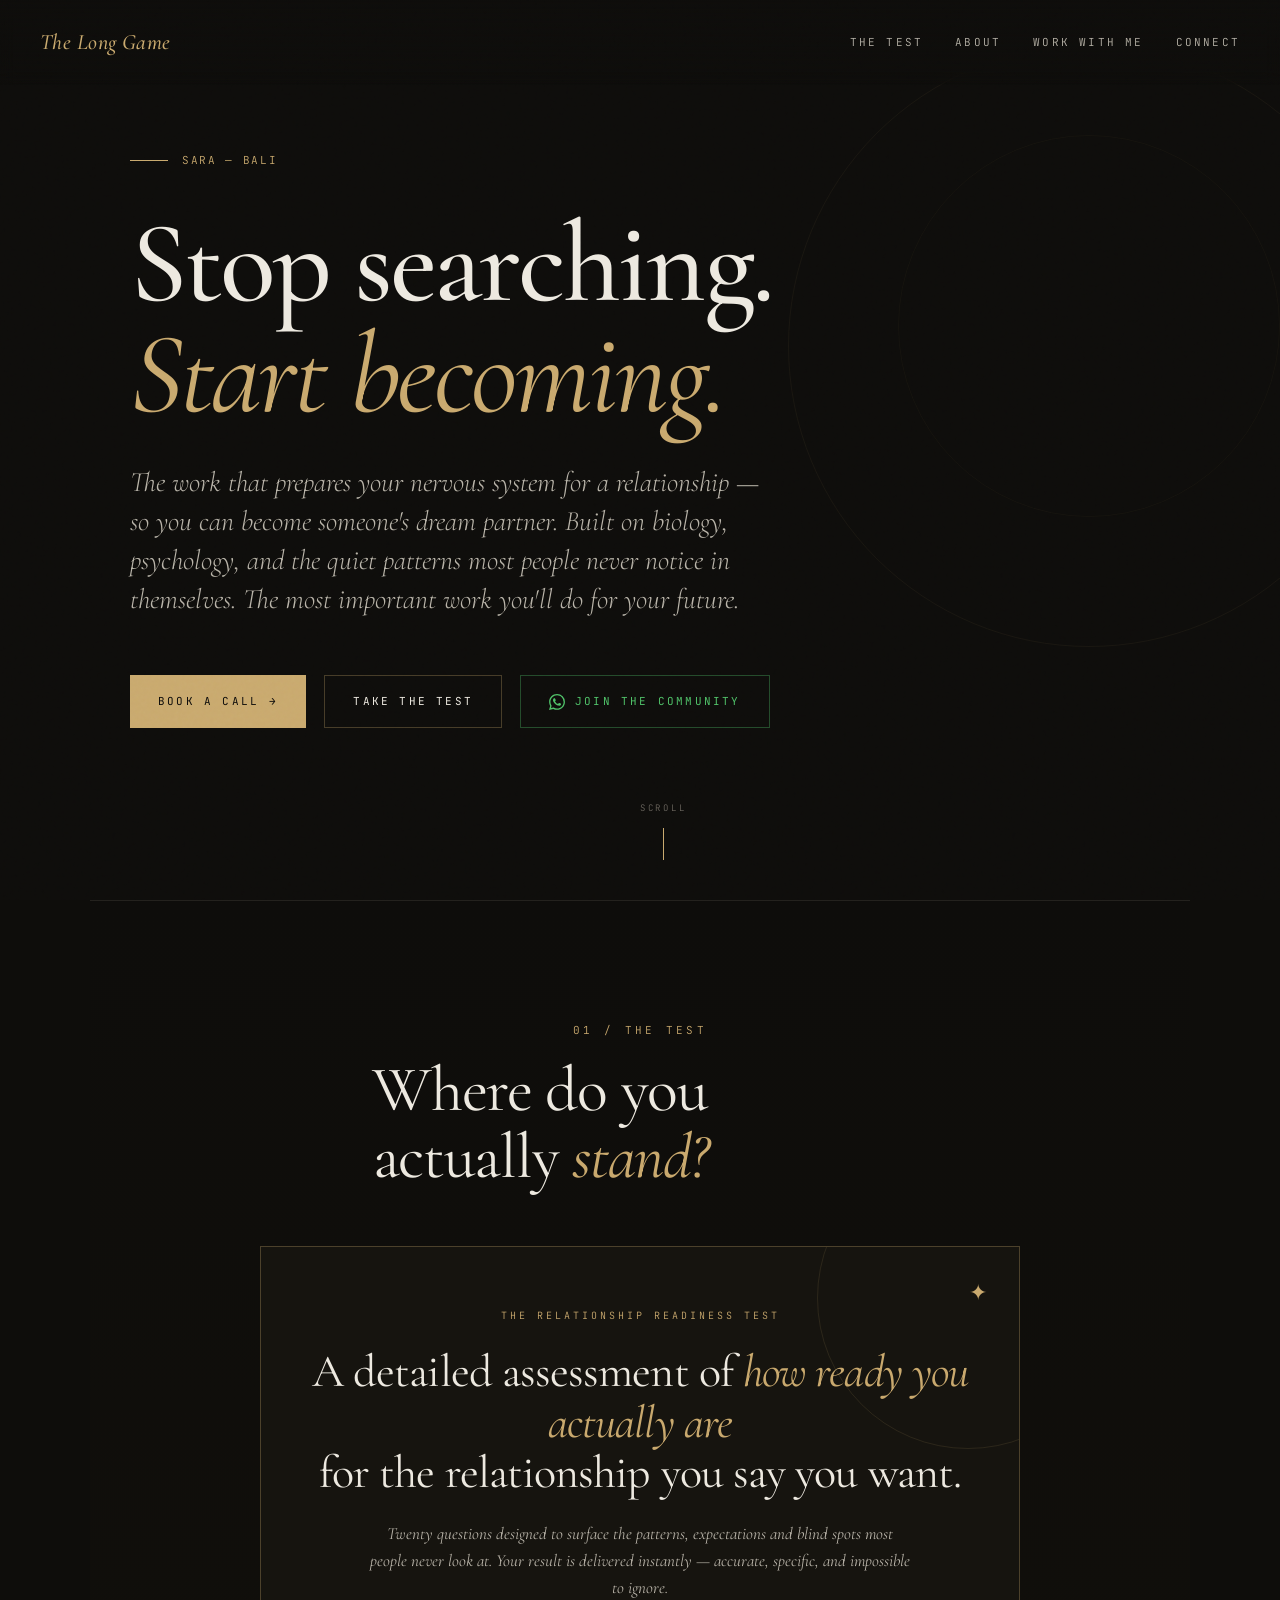
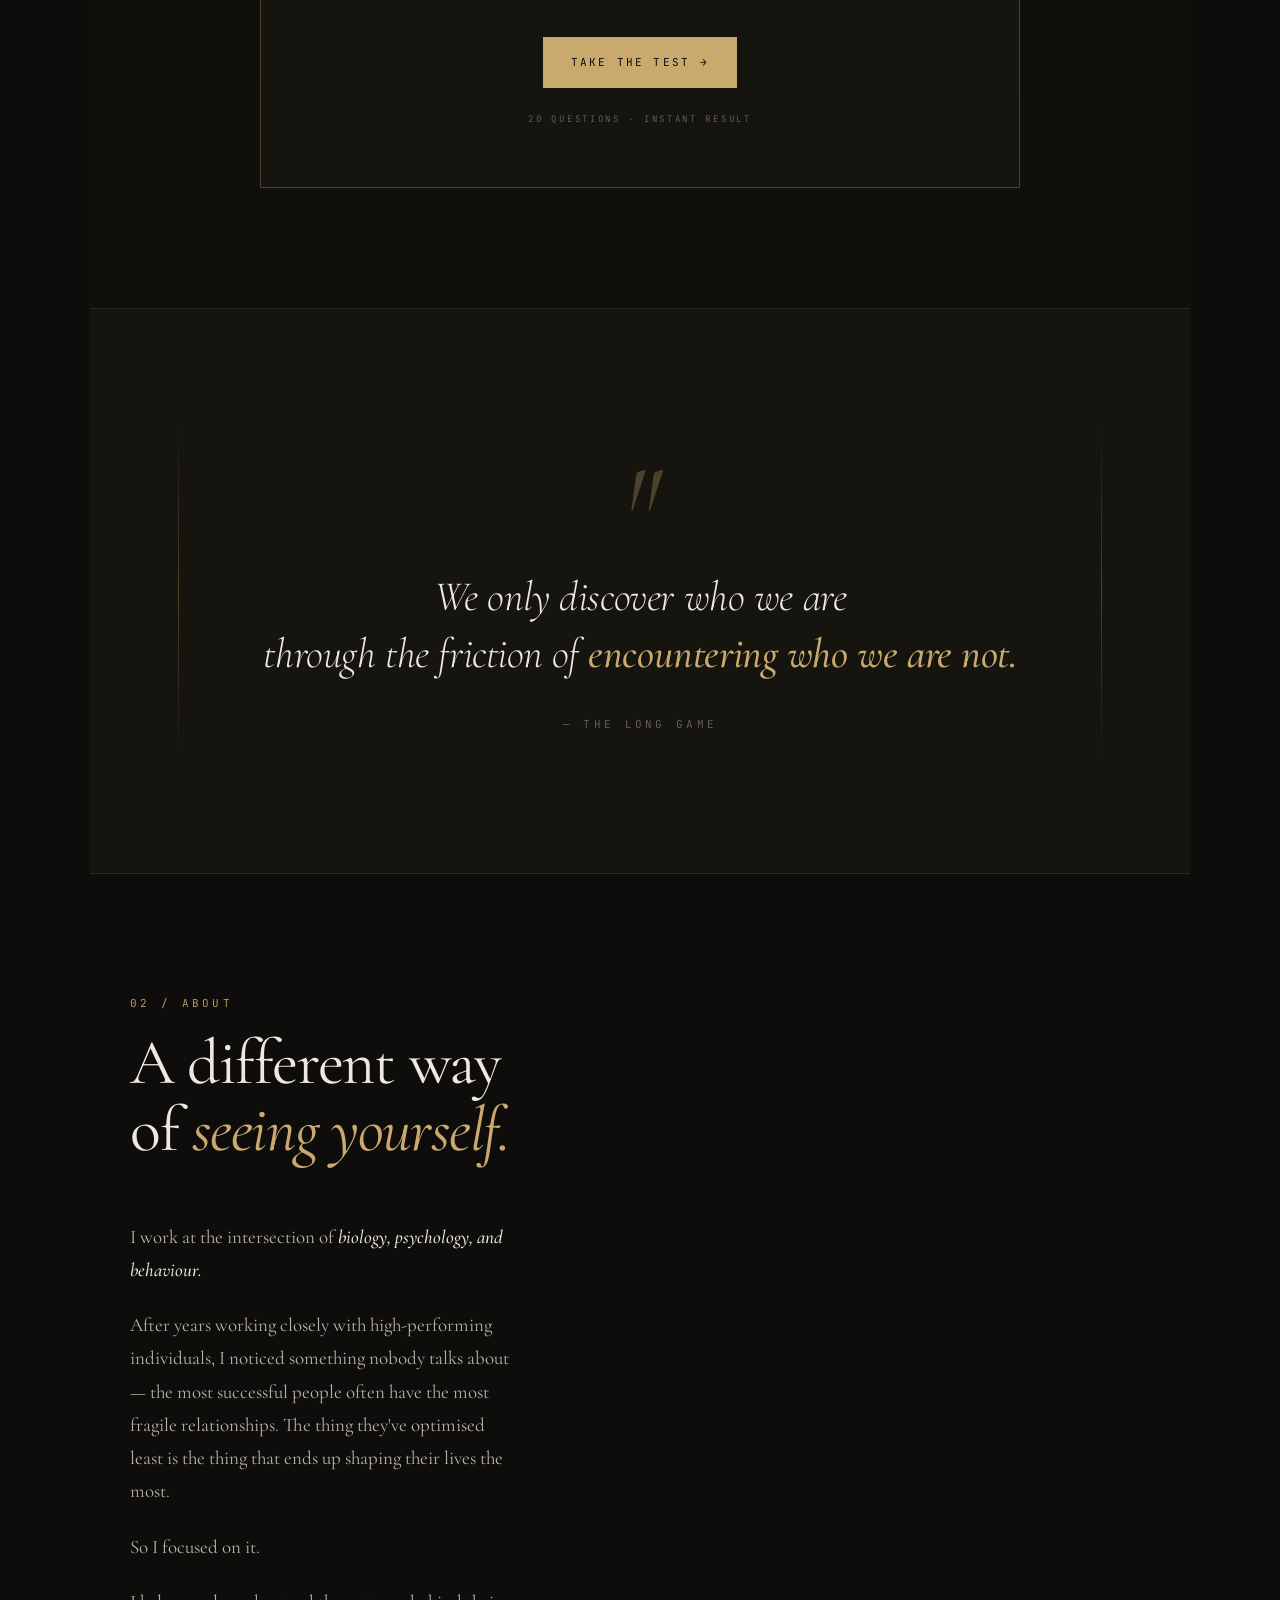
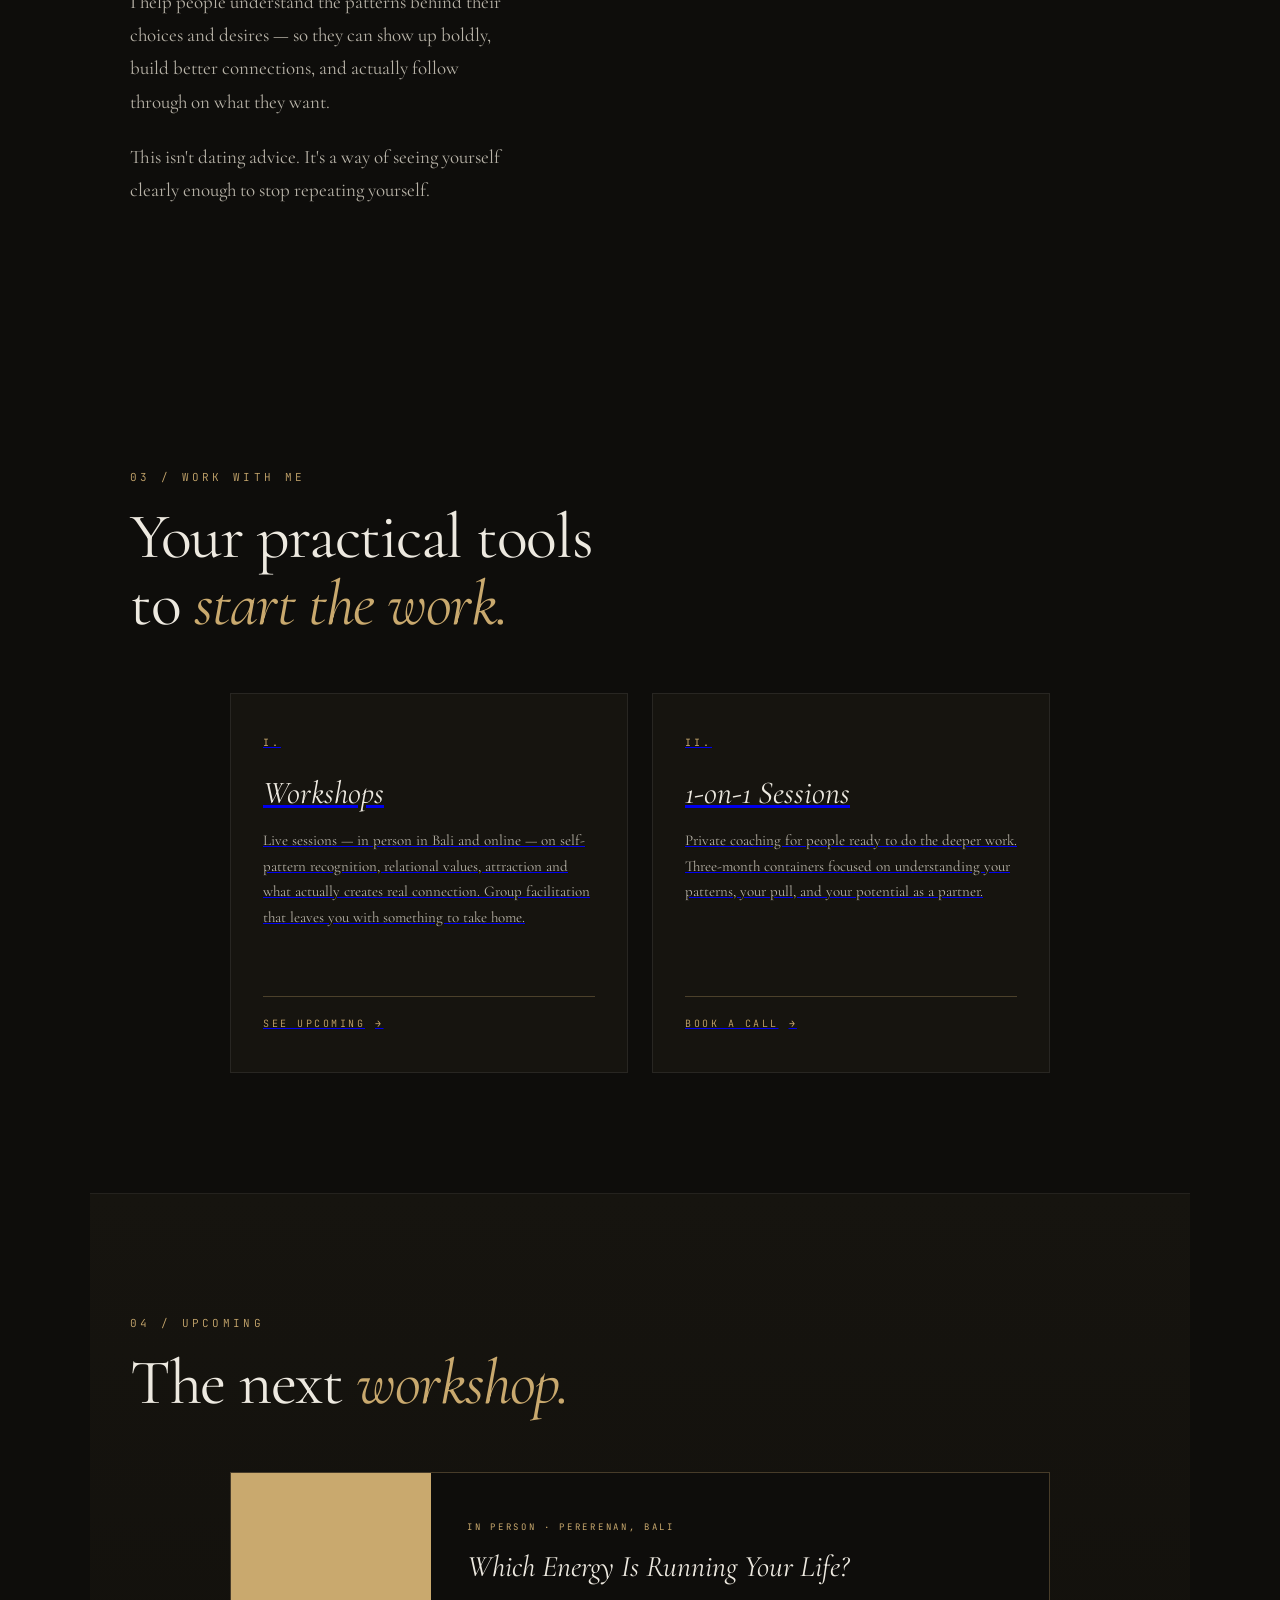
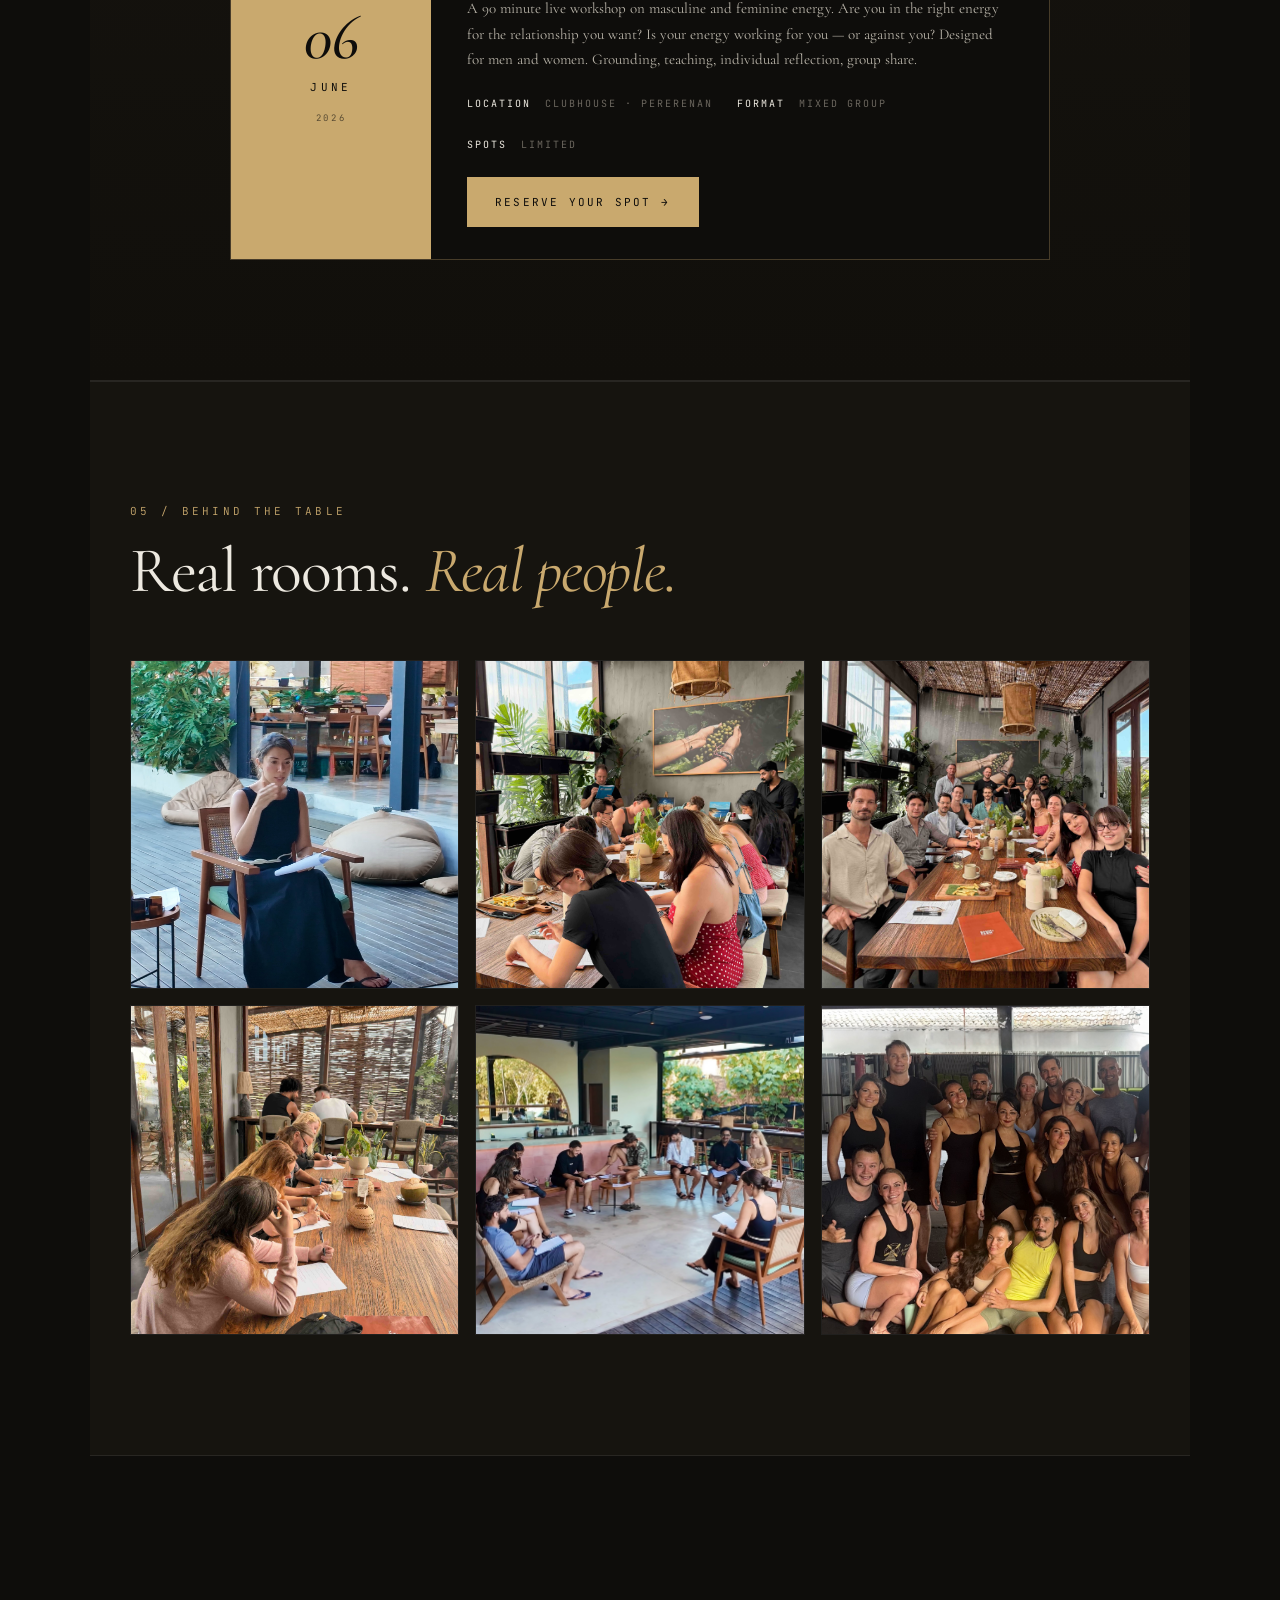
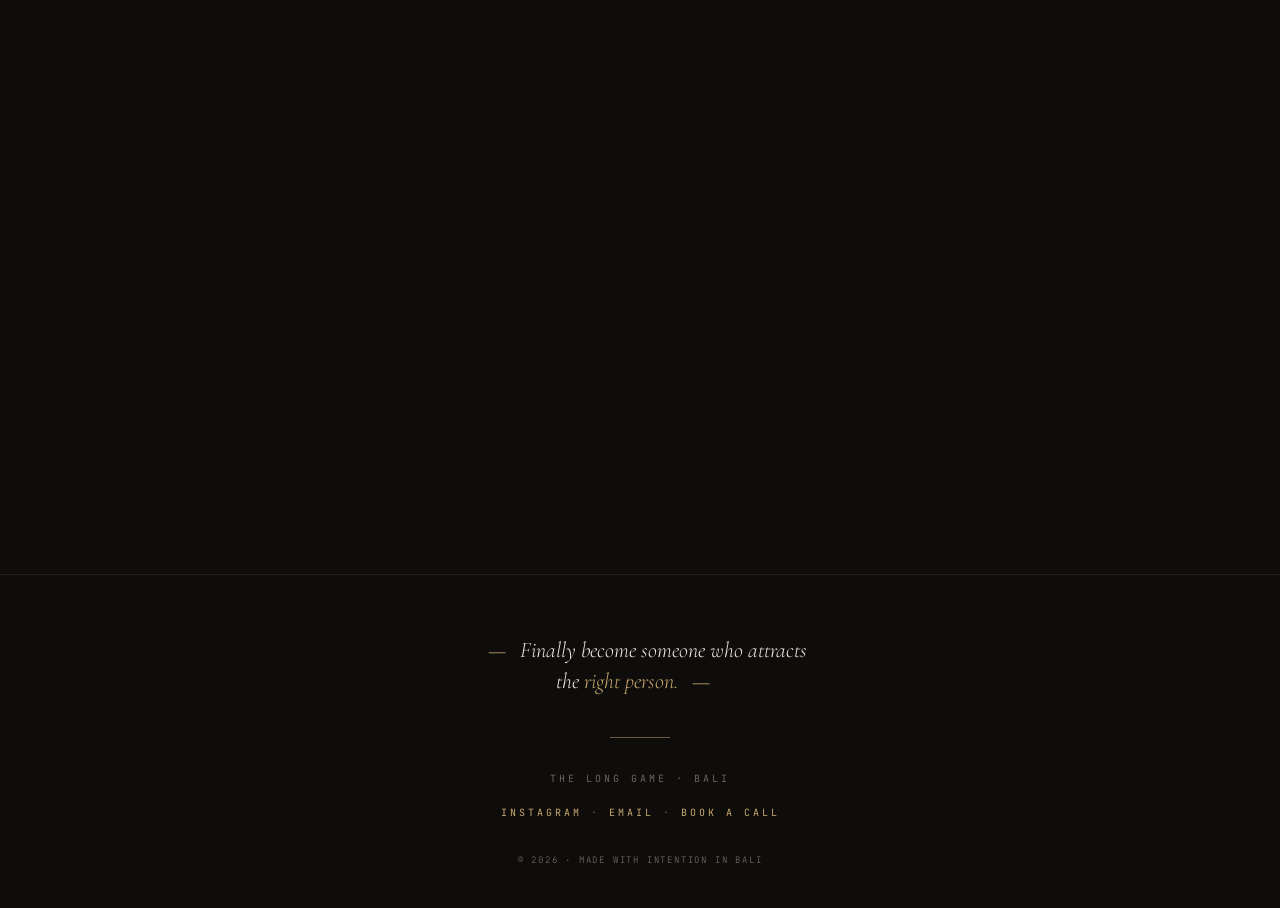
==== commit 33059fe7: "Replace community image in gallery with new image" ====
--- a/index.html
+++ b/index.html
@@ -1086,7 +1086,7 @@
     <div class="gallery-item"><img src="images/IMG_2852.jpg" alt="Workshop session" class="gallery-img"></div>
     <div class="gallery-item"><img src="images/IMG_4141.jpg" alt="Sara" class="gallery-img"></div>
     <div class="gallery-item"><img src="images/Tezza-8433.JPG" alt="Workshop" class="gallery-img"></div>
-    <div class="gallery-item"><img src="images/insertpicturename.jpg" alt="Community" class="gallery-img"></div>
+    <div class="gallery-item"><img src="images/IMG_4745.jpg" alt="Community" class="gallery-img"></div>
   </div>
 </section>
 
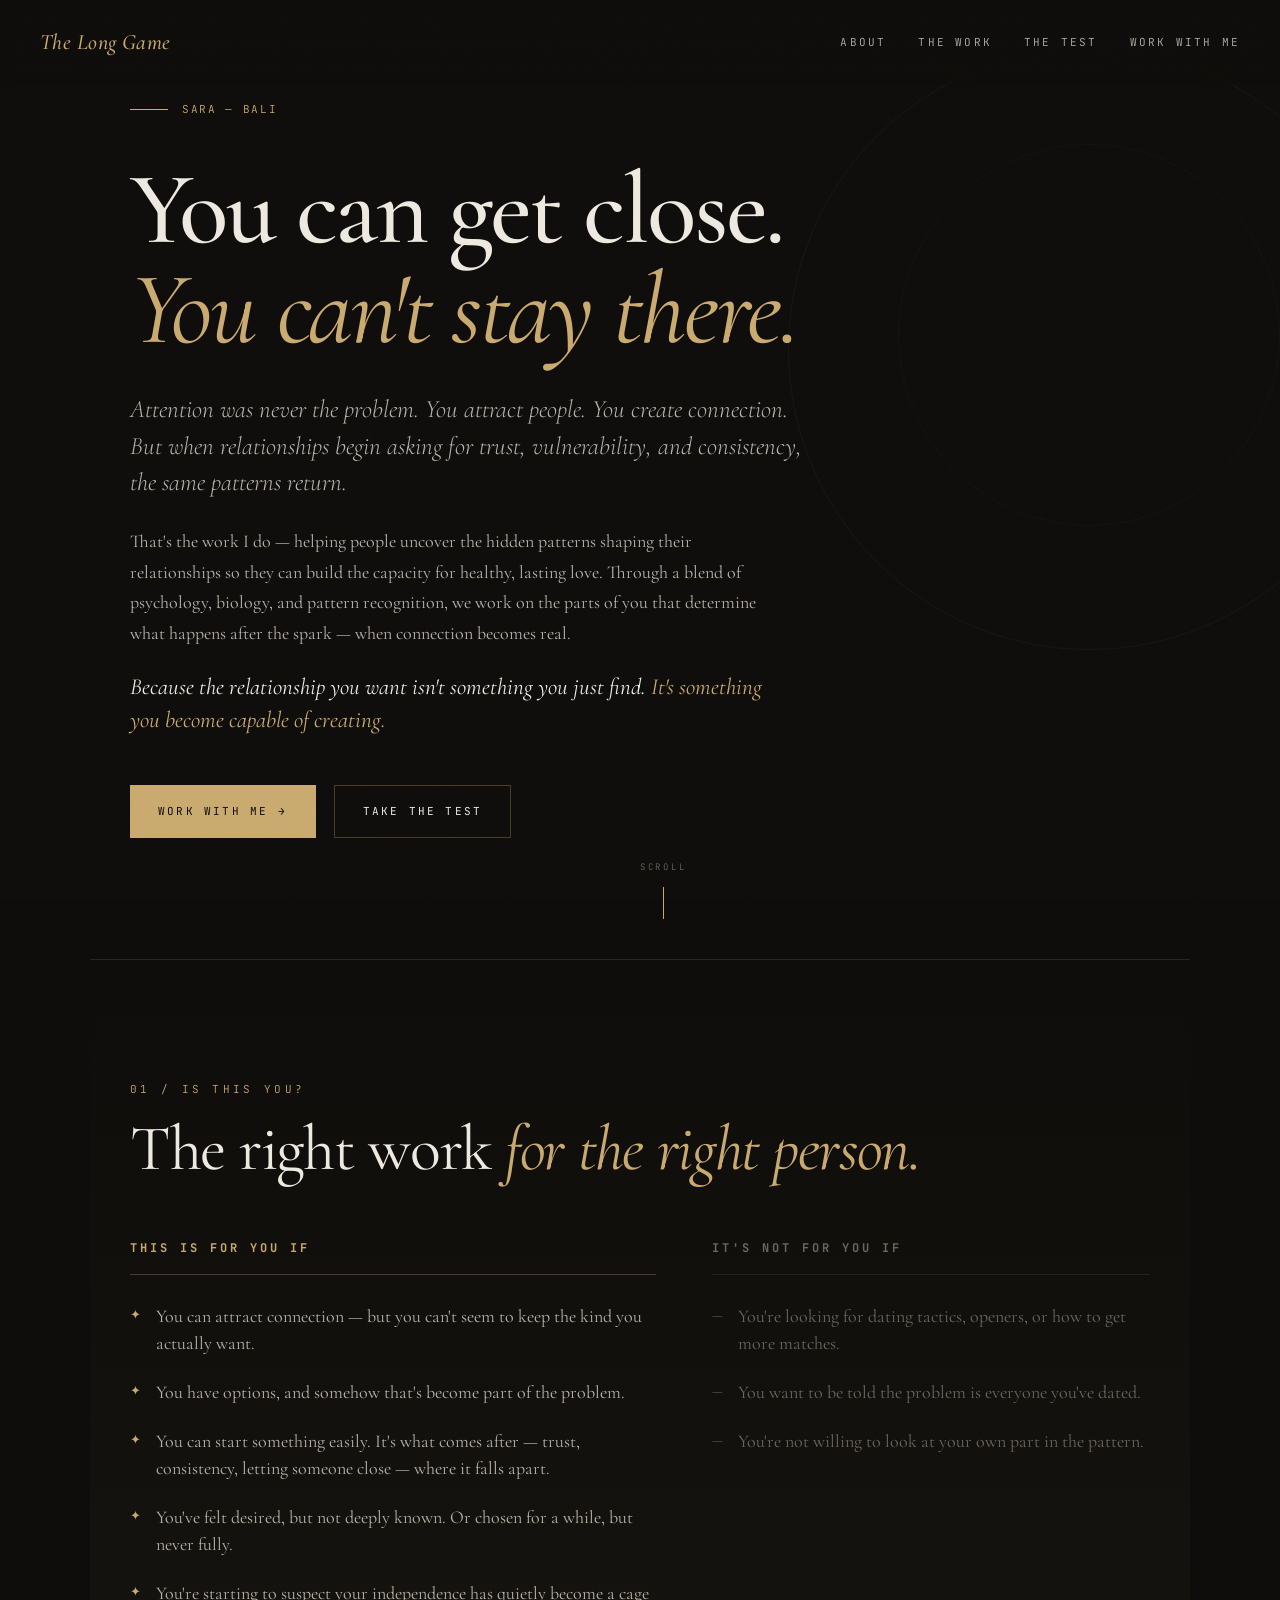
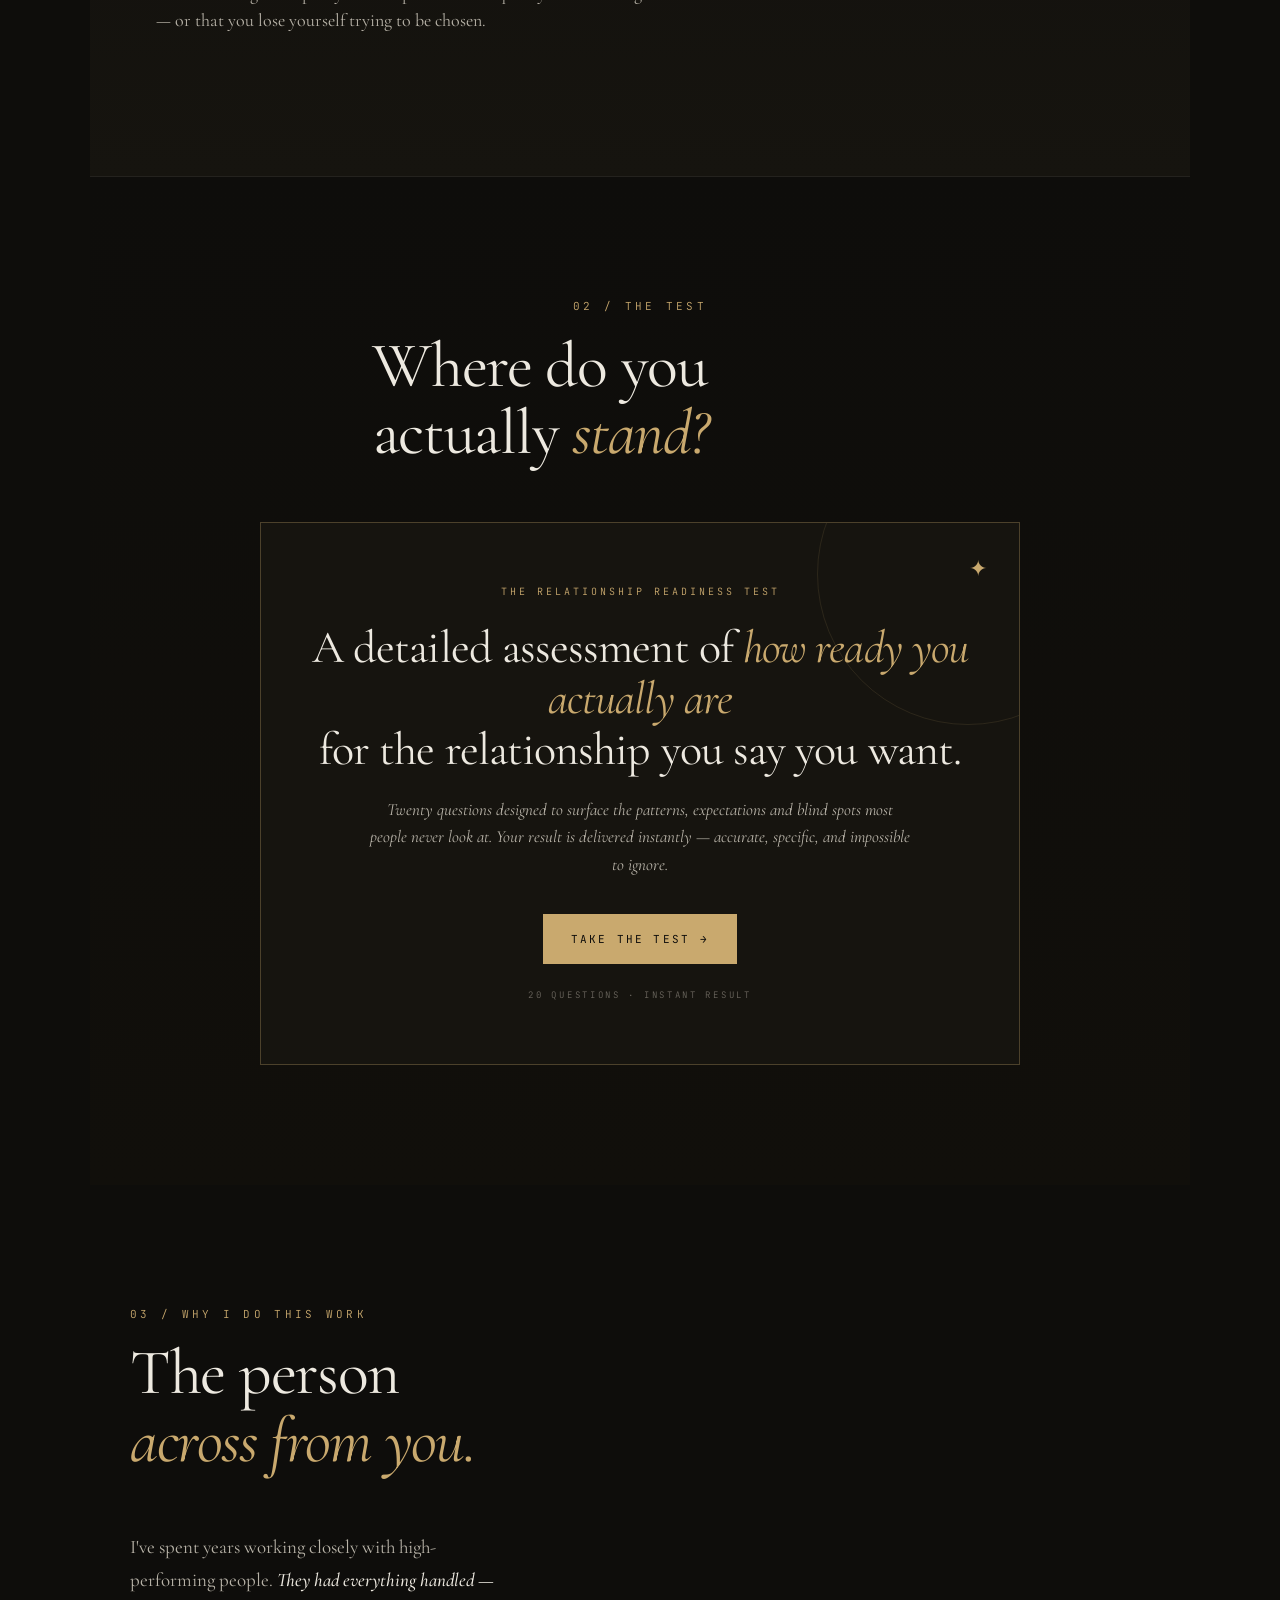
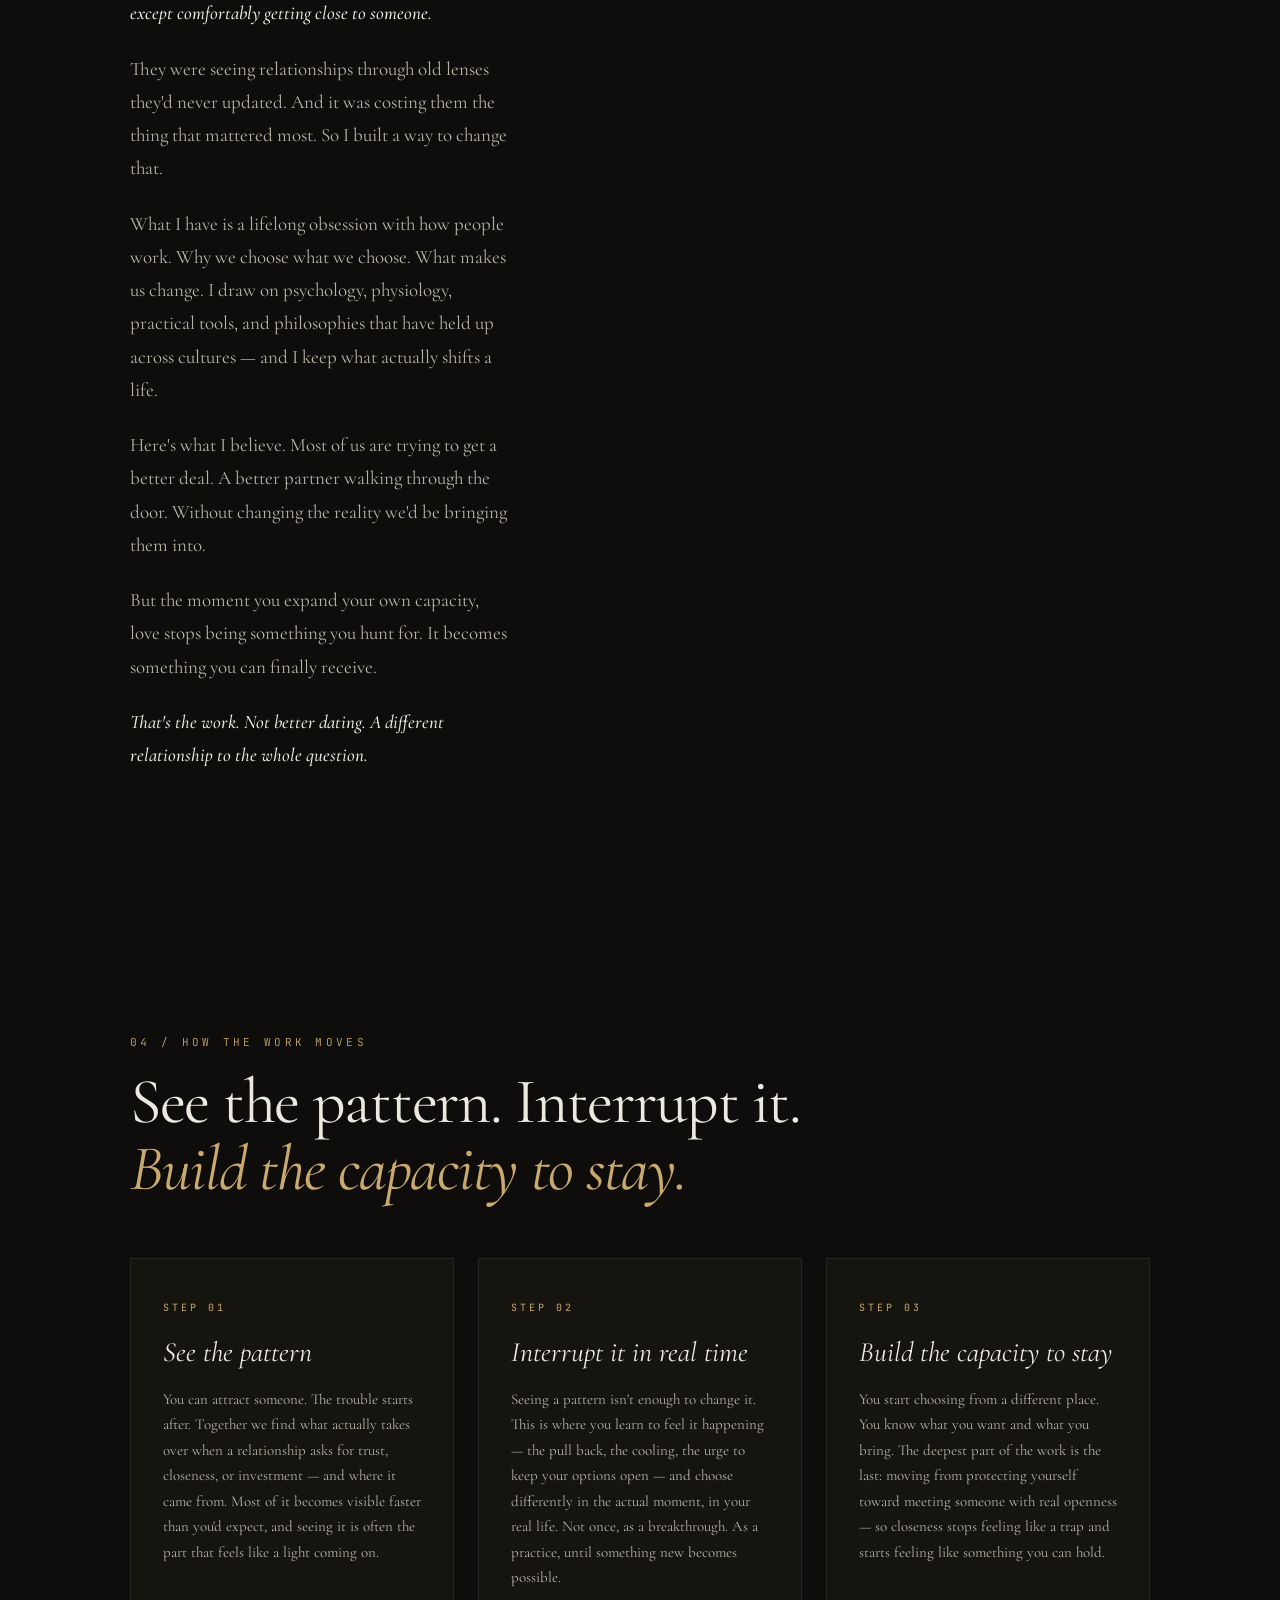
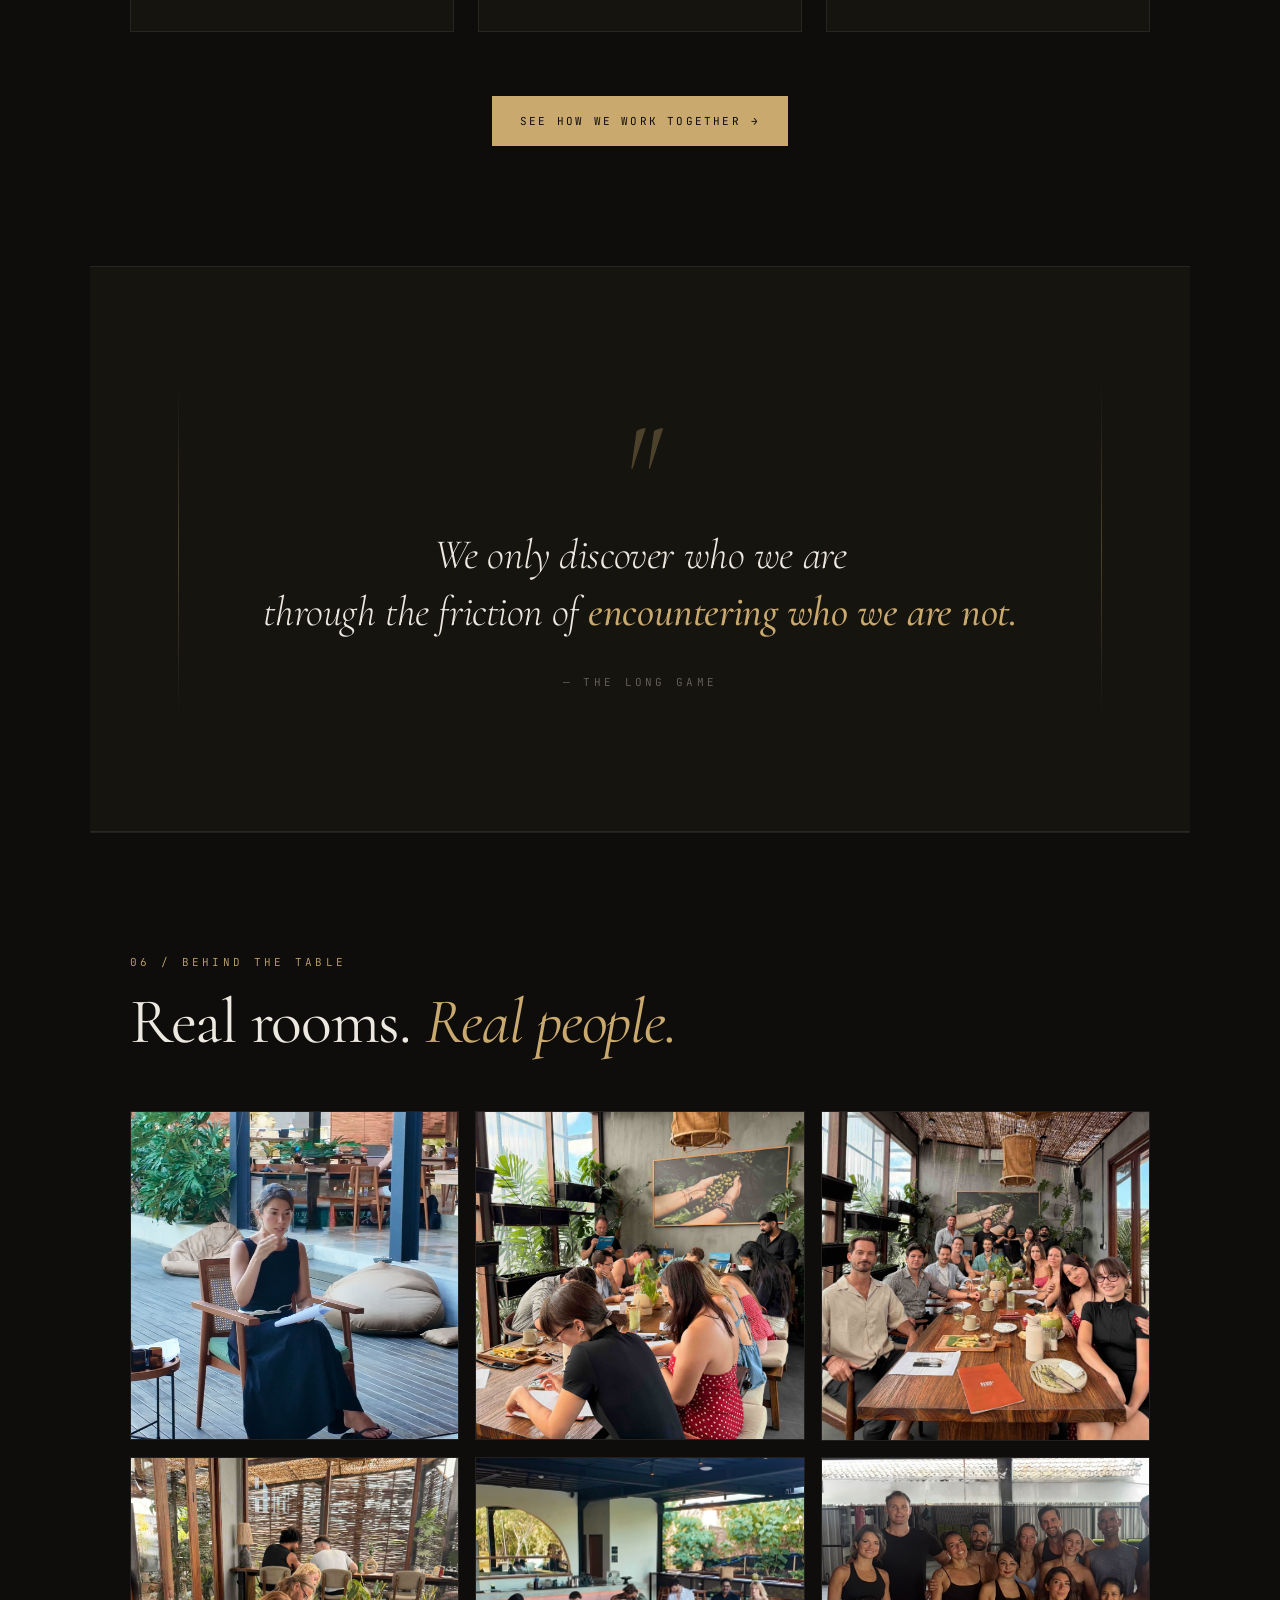
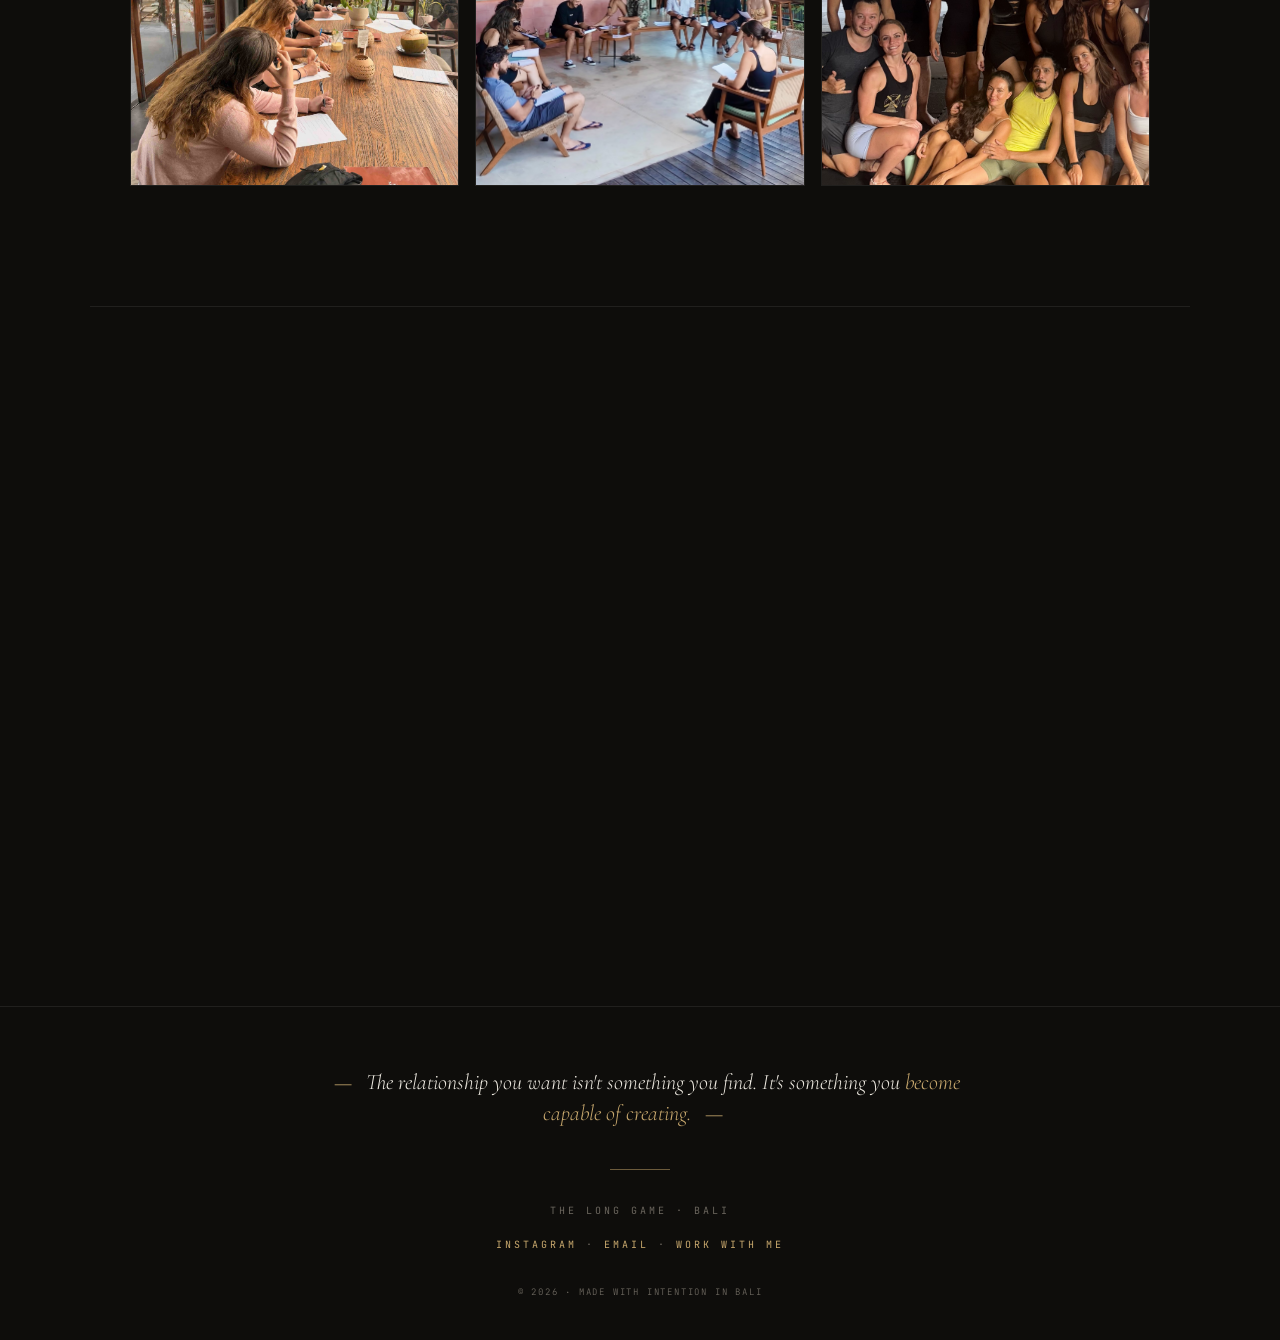
==== commit 20b7f2de: "Rename index-v2.html to index.html" ====
--- a/index.html
+++ b/index.html
@@ -4,12 +4,10 @@
 <meta charset="UTF-8">
 <meta name="viewport" content="width=device-width, initial-scale=1.0">
 <title>The Long Game — Sara · Bali</title>
-<meta name="description" content="A school of thought for people done with surface-level. Become someone worth being with.">
-
+<meta name="description" content="For people who can attract connection but struggle to sustain it. The work of building the capacity for love that lasts.">
 <link rel="preconnect" href="https://fonts.googleapis.com">
 <link rel="preconnect" href="https://fonts.gstatic.com" crossorigin>
 <link href="https://fonts.googleapis.com/css2?family=Cormorant+Garamond:ital,wght@0,300;0,400;0,500;0,600;0,700;1,300;1,400;1,500;1,600&family=JetBrains+Mono:wght@300;400;500&display=swap" rel="stylesheet">
-
 <style>
 :root {
   --bg: #0e0d0b;
@@ -23,11 +21,8 @@
   --red: #8B3A3A;
   --line: rgba(255, 255, 255, 0.08);
 }
-
 * { margin: 0; padding: 0; box-sizing: border-box; }
-
 html { scroll-behavior: smooth; }
-
 body {
   background: var(--bg);
   color: var(--cream);
@@ -37,9 +32,7 @@
   line-height: 1.7;
   overflow-x: hidden;
 }
-
 ::selection { background: var(--gold); color: var(--bg); }
-
 /* Grain overlay */
 body::before {
   content: '';
@@ -51,14 +44,12 @@
   background-image: url("data:image/svg+xml,%3Csvg viewBox='0 0 256 256' xmlns='http://www.w3.org/2000/svg'%3E%3Cfilter id='n'%3E%3CfeTurbulence type='fractalNoise' baseFrequency='0.9' numOctaves='4' stitchTiles='stitch'/%3E%3C/filter%3E%3Crect width='100%25' height='100%25' filter='url(%23n)'/%3E%3C/svg%3E");
   mix-blend-mode: overlay;
 }
-
 .mono {
   font-family: 'JetBrains Mono', monospace;
   font-weight: 300;
   letter-spacing: 0.15em;
   text-transform: uppercase;
 }
-
 /* ─── NAV ─── */
 nav {
   position: fixed;
@@ -72,7 +63,6 @@
   backdrop-filter: blur(8px);
   -webkit-backdrop-filter: blur(8px);
 }
-
 .logo {
   font-family: 'Cormorant Garamond', serif;
   font-style: italic;
@@ -81,12 +71,10 @@
   letter-spacing: 0.02em;
   font-weight: 500;
 }
-
 nav .links {
   display: flex;
   gap: 32px;
 }
-
 nav a {
   color: var(--soft);
   text-decoration: none;
@@ -97,14 +85,11 @@
   text-transform: uppercase;
   transition: color 0.3s ease;
 }
-
 nav a:hover { color: var(--gold); }
-
 @media (max-width: 768px) {
   nav { padding: 18px 22px; }
   nav .links { display: none; }
 }
-
 /* ─── HERO ─── */
 .hero {
   min-height: 100vh;
@@ -116,7 +101,6 @@
   max-width: 1100px;
   margin: 0 auto;
 }
-
 .hero::before {
   content: '';
   position: absolute;
@@ -126,7 +110,6 @@
   top: 5%; right: -200px;
   z-index: 0;
 }
-
 .hero::after {
   content: '';
   position: absolute;
@@ -136,7 +119,6 @@
   top: 15%; right: -90px;
   z-index: 0;
 }
-
 .eyebrow {
   position: relative;
   z-index: 2;
@@ -149,18 +131,16 @@
   opacity: 0;
   animation: fadeUp 1s ease 0.2s forwards;
 }
-
 .eyebrow::before {
   content: '';
   width: 38px; height: 1px;
   background: var(--gold);
 }
-
 .hero h1 {
   position: relative;
   z-index: 2;
-  font-size: clamp(48px, 9vw, 124px);
-  line-height: 0.96;
+  font-size: clamp(44px, 8vw, 104px);
+  line-height: 0.98;
   font-weight: 500;
   letter-spacing: -0.025em;
   margin-bottom: 32px;
@@ -168,27 +148,48 @@
   opacity: 0;
   animation: fadeUp 1.2s ease 0.4s forwards;
 }
-
 .hero h1 em {
   font-style: italic;
   font-weight: 400;
   color: var(--gold);
 }
-
 .hero-sub {
   position: relative;
   z-index: 2;
-  font-size: clamp(20px, 2.5vw, 28px);
+  font-size: clamp(19px, 2.2vw, 25px);
   font-style: italic;
   color: var(--soft);
-  max-width: 650px;
-  line-height: 1.4;
-  margin-bottom: 56px;
+  max-width: 680px;
+  line-height: 1.45;
+  margin-bottom: 26px;
   font-weight: 300;
   opacity: 0;
   animation: fadeUp 1.2s ease 0.7s forwards;
 }
-
+.hero-body {
+  position: relative;
+  z-index: 2;
+  font-size: 18px;
+  color: var(--soft);
+  max-width: 640px;
+  line-height: 1.7;
+  margin-bottom: 22px;
+  opacity: 0;
+  animation: fadeUp 1.2s ease 0.85s forwards;
+}
+.hero-kicker {
+  position: relative;
+  z-index: 2;
+  font-size: clamp(19px, 2vw, 23px);
+  font-style: italic;
+  color: var(--cream);
+  max-width: 640px;
+  line-height: 1.45;
+  margin-bottom: 48px;
+  opacity: 0;
+  animation: fadeUp 1.2s ease 1s forwards;
+}
+.hero-kicker em { color: var(--gold); font-style: italic; }
 .hero-cta {
   position: relative;
   z-index: 2;
@@ -196,9 +197,8 @@
   gap: 18px;
   flex-wrap: wrap;
   opacity: 0;
-  animation: fadeUp 1.2s ease 1s forwards;
-}
-
+  animation: fadeUp 1.2s ease 1.15s forwards;
+}
 .btn {
   display: inline-flex;
   align-items: center;
@@ -214,52 +214,30 @@
   border: none;
   transition: all 0.3s ease;
 }
-
 .btn-primary {
   background: var(--gold);
   color: var(--bg);
 }
-
 .btn-primary:hover {
   background: var(--cream);
   transform: translateY(-2px);
 }
-
 .btn-ghost {
   background: transparent;
   color: var(--cream);
   border: 1px solid var(--gold-mid);
 }
-
 .btn-ghost:hover {
   border-color: var(--gold);
   color: var(--gold);
   background: var(--gold-dim);
 }
-
-.btn-whatsapp {
-  background: transparent;
-  color: #4fc168;
-  border: 1px solid rgba(79, 193, 104, 0.35);
-  display: inline-flex;
-  align-items: center;
-  gap: 10px;
-}
-
-.btn-whatsapp:hover {
-  background: rgba(79, 193, 104, 0.08);
-  border-color: #4fc168;
-  transform: translateY(-2px);
-}
-
 .btn .arrow {
   transition: transform 0.3s ease;
 }
-
 .btn:hover .arrow {
   transform: translateX(4px);
 }
-
 .scroll-indicator {
   position: absolute;
   bottom: 40px;
@@ -273,7 +251,6 @@
   animation: fadeUp 1s ease 1.3s forwards;
   text-transform: uppercase;
 }
-
 .scroll-indicator::after {
   content: '';
   display: block;
@@ -282,17 +259,14 @@
   margin: 12px auto 0;
   animation: scroll-pulse 2s ease infinite;
 }
-
 @keyframes fadeUp {
   from { opacity: 0; transform: translateY(20px); }
   to { opacity: 1; transform: translateY(0); }
 }
-
 @keyframes scroll-pulse {
   0%, 100% { transform: scaleY(1); opacity: 1; }
   50% { transform: scaleY(0.4); opacity: 0.4; }
 }
-
 /* ─── SECTION GENERAL ─── */
 section {
   padding: 120px 40px;
@@ -300,7 +274,6 @@
   margin: 0 auto;
   position: relative;
 }
-
 .section-num {
   font-family: 'JetBrains Mono', monospace;
   font-size: 11px;
@@ -311,7 +284,6 @@
   display: block;
   text-transform: uppercase;
 }
-
 .section-title {
   font-size: clamp(36px, 5.5vw, 64px);
   line-height: 1.05;
@@ -321,12 +293,110 @@
   color: var(--cream);
   max-width: 820px;
 }
-
 .section-title em {
   font-style: italic;
   color: var(--gold);
 }
-
+/* ─── FILTER (Is this you) ─── */
+.filter-section {
+  background: linear-gradient(180deg, var(--bg) 0%, var(--surface) 100%);
+  border-top: 1px solid var(--line);
+}
+.filter-grid {
+  display: grid;
+  grid-template-columns: 1.2fr 1fr;
+  gap: 56px;
+}
+@media (max-width: 900px) {
+  .filter-grid { grid-template-columns: 1fr; gap: 40px; }
+}
+.filter-col h3 {
+  font-family: 'JetBrains Mono', monospace;
+  font-size: 12px;
+  letter-spacing: 0.25em;
+  text-transform: uppercase;
+  color: var(--gold);
+  margin-bottom: 28px;
+  padding-bottom: 16px;
+  border-bottom: 1px solid var(--gold-mid);
+}
+.filter-col.no h3 { color: var(--muted); border-bottom-color: var(--line); }
+.filter-col ul { list-style: none; }
+.filter-col li {
+  font-size: 18px;
+  line-height: 1.5;
+  color: var(--soft);
+  margin-bottom: 22px;
+  padding-left: 26px;
+  position: relative;
+}
+.filter-col li::before {
+  content: '✦';
+  position: absolute;
+  left: 0;
+  color: var(--gold);
+  font-size: 13px;
+  top: 3px;
+}
+.filter-col.no li { color: var(--muted); }
+.filter-col.no li::before { content: '—'; color: var(--muted); }
+/* ─── ABOUT ─── */
+.about-grid {
+  display: grid;
+  grid-template-columns: 1fr 1fr;
+  gap: 80px;
+  align-items: center;
+}
+@media (max-width: 900px) {
+  .about-grid { grid-template-columns: 1fr; gap: 60px; }
+}
+.about-text p {
+  font-size: 19px;
+  line-height: 1.75;
+  color: var(--soft);
+  margin-bottom: 22px;
+}
+.about-text p strong {
+  color: var(--cream);
+  font-weight: 500;
+  font-style: italic;
+}
+.about-text iframe { width: 100%; aspect-ratio: 16/9; height: auto; border: 1px solid var(--gold-mid); }
+/* ─── HOW THE WORK MOVES (steps) ─── */
+.steps-section { background: var(--bg); }
+.steps-grid {
+  display: grid;
+  grid-template-columns: repeat(3, 1fr);
+  gap: 24px;
+}
+@media (max-width: 900px) { .steps-grid { grid-template-columns: 1fr; } }
+.step-card {
+  background: var(--surface);
+  border: 1px solid var(--line);
+  padding: 40px 32px;
+  position: relative;
+  overflow: hidden;
+  transition: all 0.4s ease;
+}
+.step-card:hover { border-color: var(--gold-mid); transform: translateY(-4px); }
+.step-num {
+  font-family: 'JetBrains Mono', monospace;
+  font-size: 10px;
+  letter-spacing: 0.3em;
+  color: var(--gold);
+  text-transform: uppercase;
+  margin-bottom: 20px;
+}
+.step-card h3 {
+  font-size: 28px;
+  font-weight: 400;
+  font-style: italic;
+  color: var(--cream);
+  margin-bottom: 18px;
+  line-height: 1.15;
+}
+.step-card p { font-size: 15px; line-height: 1.7; color: var(--soft); }
+.steps-cta { text-align: center; margin-top: 64px; }
 /* ─── PHILOSOPHY QUOTE ─── */
 .quote-section {
   padding: 140px 40px;
@@ -337,7 +407,6 @@
   position: relative;
   overflow: hidden;
 }
-
 .quote-section::before, .quote-section::after {
   content: '';
   position: absolute;
@@ -346,10 +415,8 @@
   height: 60%;
   top: 20%;
 }
-
 .quote-section::before { left: 8%; }
 .quote-section::after { right: 8%; }
-
 .quote-mark {
   font-family: 'Cormorant Garamond', serif;
   font-size: 120px;
@@ -358,7 +425,6 @@
   opacity: 0.3;
   font-style: italic;
 }
-
 .quote-text {
   font-size: clamp(24px, 3.5vw, 42px);
   font-style: italic;
@@ -369,12 +435,7 @@
   color: var(--cream);
   letter-spacing: -0.01em;
 }
-
-.quote-text em {
-  color: var(--gold);
-  font-weight: 500;
-}
-
+.quote-text em { color: var(--gold); font-weight: 500; }
 .quote-attribution {
   font-family: 'JetBrains Mono', monospace;
   font-size: 11px;
@@ -382,166 +443,12 @@
   color: var(--muted);
   text-transform: uppercase;
 }
-
-/* ─── ABOUT ─── */
-.about-grid {
-  display: grid;
-  grid-template-columns: 1fr 1fr;
-  gap: 80px;
-  align-items: center;
-}
-
-@media (max-width: 900px) {
-  .about-grid { grid-template-columns: 1fr; gap: 60px; }
-}
-
-.about-text p {
-  font-size: 19px;
-  line-height: 1.75;
-  color: var(--soft);
-  margin-bottom: 22px;
-}
-
-.about-text p strong {
-  color: var(--cream);
-  font-weight: 500;
-  font-style: italic;
-}
-
-/* ─── WORK WITH ME ─── */
-.work-section {
-  background: var(--bg);
-}
-
-.work-grid {
-  display: grid;
-  grid-template-columns: repeat(3, 1fr);
-  gap: 24px;
-}
-
-.work-grid.two-col {
-  grid-template-columns: repeat(2, 1fr);
-  max-width: 820px;
-  margin: 0 auto;
-}
-
-@media (max-width: 900px) {
-  .work-grid, .work-grid.two-col { grid-template-columns: 1fr; }
-}
-
-/* ─── UPCOMING WORKSHOP ─── */
-.upcoming-section {
-  background: linear-gradient(180deg, var(--surface) 0%, #110f0b 100%);
-  border-top: 1px solid var(--line);
-  border-bottom: 1px solid var(--line);
-}
-
-.upcoming-card {
-  max-width: 820px;
-  margin: 0 auto;
-  background: var(--bg);
-  border: 1px solid var(--gold-mid);
-  position: relative;
-  display: grid;
-  grid-template-columns: 200px 1fr;
-  gap: 0;
-  overflow: hidden;
-}
-
-@media (max-width: 768px) {
-  .upcoming-card { grid-template-columns: 1fr; }
-}
-
-.upcoming-date {
-  background: var(--gold);
-  color: var(--bg);
-  padding: 40px 28px;
-  display: flex;
-  flex-direction: column;
-  justify-content: center;
-  align-items: center;
-  text-align: center;
-}
-
-.upcoming-date .day {
-  font-family: 'Cormorant Garamond', serif;
-  font-size: 64px;
-  font-weight: 500;
-  line-height: 1;
-  font-style: italic;
-}
-
-.upcoming-date .month {
-  font-family: 'JetBrains Mono', monospace;
-  font-size: 11px;
-  letter-spacing: 0.3em;
-  text-transform: uppercase;
-  margin-top: 8px;
-}
-
-.upcoming-date .year {
-  font-family: 'JetBrains Mono', monospace;
-  font-size: 9px;
-  letter-spacing: 0.3em;
-  margin-top: 14px;
-  opacity: 0.6;
-}
-
-.upcoming-content {
-  padding: 36px 36px 32px;
-}
-
-.upcoming-tag {
-  display: inline-block;
-  font-family: 'JetBrains Mono', monospace;
-  font-size: 9px;
-  letter-spacing: 0.3em;
-  color: var(--gold);
-  text-transform: uppercase;
-  margin-bottom: 14px;
-}
-
-.upcoming-content h3 {
-  font-size: 30px;
-  font-weight: 400;
-  font-style: italic;
-  color: var(--cream);
-  line-height: 1.15;
-  margin-bottom: 12px;
-}
-
-.upcoming-content p {
-  font-size: 15px;
-  color: var(--soft);
-  line-height: 1.7;
-  margin-bottom: 22px;
-}
-
-.upcoming-meta {
-  display: flex;
-  flex-wrap: wrap;
-  gap: 24px;
-  font-family: 'JetBrains Mono', monospace;
-  font-size: 10px;
-  letter-spacing: 0.2em;
-  color: var(--muted);
-  text-transform: uppercase;
-  margin-bottom: 24px;
-}
-
-.upcoming-meta span strong {
-  color: var(--cream);
-  font-weight: 400;
-  margin-right: 6px;
-}
-
 /* ─── THE TEST ─── */
 .test-section {
   background: linear-gradient(180deg, var(--bg) 0%, #110f0b 100%);
   text-align: center;
   border-top: 1px solid var(--line);
 }
-
 .test-card {
   max-width: 760px;
   margin: 40px auto 0;
@@ -551,7 +458,6 @@
   position: relative;
   overflow: hidden;
 }
-
 .test-card::before {
   content: '';
   position: absolute;
@@ -561,7 +467,6 @@
   top: -100px; right: -100px;
   opacity: 0.4;
 }
-
 .test-card::after {
   content: '✦';
   position: absolute;
@@ -570,7 +475,6 @@
   font-size: 22px;
   font-family: 'Cormorant Garamond', serif;
 }
-
 .test-eyebrow {
   font-family: 'JetBrains Mono', monospace;
   font-size: 10px;
@@ -581,7 +485,6 @@
   position: relative;
   z-index: 2;
 }
-
 .test-card h3 {
   font-size: clamp(30px, 4.5vw, 46px);
   font-weight: 400;
@@ -592,12 +495,7 @@
   position: relative;
   z-index: 2;
 }
-
-.test-card h3 em {
-  font-style: italic;
-  color: var(--gold);
-}
-
+.test-card h3 em { font-style: italic; color: var(--gold); }
 .test-card p {
   font-size: 17px;
   font-style: italic;
@@ -608,7 +506,6 @@
   position: relative;
   z-index: 2;
 }
-
 .test-meta {
   font-family: 'JetBrains Mono', monospace;
   font-size: 9px;
@@ -619,102 +516,26 @@
   position: relative;
   z-index: 2;
 }
-
-.work-card {
-  position: relative;
-  background: var(--surface);
-  border: 1px solid var(--line);
-  padding: 40px 32px;
-  transition: all 0.4s ease;
-  cursor: pointer;
-  overflow: hidden;
-  display: flex;
-  flex-direction: column;
-  min-height: 380px;
-}
-
-.work-card::before {
-  content: '';
-  position: absolute;
-  top: 0; left: 0;
-  width: 0; height: 2px;
-  background: var(--gold);
-  transition: width 0.5s ease;
-}
-
-.work-card:hover {
-  border-color: var(--gold-mid);
-  background: #1a1813;
-  transform: translateY(-4px);
-}
-
-.work-card:hover::before { width: 100%; }
-
-.work-card-num {
-  font-family: 'JetBrains Mono', monospace;
-  font-size: 10px;
-  letter-spacing: 0.3em;
-  color: var(--gold);
-  margin-bottom: 24px;
-  text-transform: uppercase;
-}
-
-.work-card h3 {
-  font-size: 32px;
-  font-weight: 400;
-  font-style: italic;
-  color: var(--cream);
-  margin-bottom: 16px;
-  line-height: 1.15;
-}
-
-.work-card p {
-  font-size: 15px;
-  line-height: 1.7;
-  color: var(--soft);
-  margin-bottom: auto;
-  padding-bottom: 28px;
-}
-
-.work-card-cta {
-  display: inline-flex;
-  align-items: center;
-  gap: 10px;
-  font-family: 'JetBrains Mono', monospace;
-  font-size: 10px;
-  letter-spacing: 0.25em;
-  color: var(--gold);
-  text-transform: uppercase;
-  border-top: 1px solid var(--gold-mid);
-  padding-top: 18px;
-}
-
-.work-card-cta .arrow {
-  transition: transform 0.3s ease;
-}
-
-.work-card:hover .work-card-cta .arrow {
-  transform: translateX(6px);
-}
-
+/* ─── TESTIMONIALS (placeholder — unhide when testimonials arrive) ─── */
+.proof-section { background: var(--surface); border-top: 1px solid var(--line); border-bottom: 1px solid var(--line); text-align: center; }
+.proof-grid { display: grid; grid-template-columns: repeat(3, 1fr); gap: 24px; margin-top: 40px; text-align: left; }
+@media (max-width: 900px) { .proof-grid { grid-template-columns: 1fr; } }
+.proof-card { background: var(--bg); border: 1px solid var(--line); padding: 36px 30px; }
+.proof-card p { font-size: 18px; font-style: italic; color: var(--cream); line-height: 1.5; margin-bottom: 22px; }
+.proof-card .who { font-family: 'JetBrains Mono', monospace; font-size: 10px; letter-spacing: 0.2em; text-transform: uppercase; color: var(--gold); }
 /* ─── WORKSHOPS GALLERY ─── */
 .gallery-section {
-  background: var(--surface);
+  background: var(--bg);
   border-top: 1px solid var(--line);
   border-bottom: 1px solid var(--line);
 }
-
 .gallery-grid {
   display: grid;
   grid-template-columns: repeat(3, 1fr);
   gap: 16px;
   margin-top: 40px;
 }
-
-@media (max-width: 768px) {
-  .gallery-grid { grid-template-columns: repeat(2, 1fr); }
-}
-
+@media (max-width: 768px) { .gallery-grid { grid-template-columns: repeat(2, 1fr); } }
 .gallery-item {
   position: relative;
   aspect-ratio: 1;
@@ -724,11 +545,15 @@
   cursor: pointer;
   transition: border-color 0.3s ease;
 }
-
-.gallery-item:hover {
-  border-color: var(--gold-mid);
-}
-
+.gallery-item:hover { border-color: var(--gold-mid); }
+.gallery-img {
+  width: 100%; height: 100%;
+  object-fit: cover; object-position: center;
+  display: block;
+  transition: transform 0.5s ease;
+  filter: grayscale(8%);
+}
+.gallery-item:hover .gallery-img { transform: scale(1.04); }
 /* ─── CTA / CONTACT ─── */
 .cta-section {
   padding: 160px 40px;
@@ -737,7 +562,6 @@
   position: relative;
   overflow: hidden;
 }
-
 .cta-section::before {
   content: '';
   position: absolute;
@@ -747,7 +571,6 @@
   top: 50%; left: 50%;
   transform: translate(-50%, -50%);
 }
-
 .cta-section::after {
   content: '';
   position: absolute;
@@ -757,14 +580,7 @@
   top: 50%; left: 50%;
   transform: translate(-50%, -50%);
 }
-
-.cta-content {
-  position: relative;
-  z-index: 2;
-  max-width: 800px;
-  margin: 0 auto;
-}
-
+.cta-content { position: relative; z-index: 2; max-width: 800px; margin: 0 auto; }
 .cta-heading {
   font-size: clamp(40px, 6vw, 76px);
   line-height: 1;
@@ -773,28 +589,11 @@
   color: var(--cream);
   margin-bottom: 32px;
 }
-
-.cta-heading em {
-  font-style: italic;
-  color: var(--gold);
-}
-
-.cta-sub {
-  font-size: 20px;
-  font-style: italic;
-  color: var(--soft);
-  margin-bottom: 48px;
-  line-height: 1.5;
-}
-
+.cta-heading em { font-style: italic; color: var(--gold); }
+.cta-sub { font-size: 20px; font-style: italic; color: var(--soft); margin-bottom: 48px; line-height: 1.5; }
+.cta-row { display: flex; gap: 18px; justify-content: center; flex-wrap: wrap; }
 /* ─── FOOTER ─── */
-footer {
-  padding: 60px 40px 40px;
-  border-top: 1px solid var(--line);
-  text-align: center;
-  background: var(--bg);
-}
-
+footer { padding: 60px 40px 40px; border-top: 1px solid var(--line); text-align: center; background: var(--bg); }
 .footer-quote {
   font-size: 22px;
   font-style: italic;
@@ -804,18 +603,8 @@
   margin: 0 auto 40px;
   line-height: 1.4;
 }
-
-.footer-quote em {
-  color: var(--gold);
-  font-style: italic;
-}
-
-.footer-quote::before, .footer-quote::after {
-  content: '—';
-  color: var(--gold);
-  margin: 0 14px;
-}
-
+.footer-quote em { color: var(--gold); font-style: italic; }
+.footer-quote::before, .footer-quote::after { content: '—'; color: var(--gold); margin: 0 14px; }
 .footer-meta {
   font-family: 'JetBrains Mono', monospace;
   font-size: 10px;
@@ -823,263 +612,194 @@
   color: var(--muted);
   text-transform: uppercase;
 }
-
-.footer-meta a {
-  color: var(--gold);
-  text-decoration: none;
-  transition: color 0.3s ease;
-}
-
+.footer-meta a { color: var(--gold); text-decoration: none; transition: color 0.3s ease; }
 .footer-meta a:hover { color: var(--cream); }
-
-.footer-divider {
-  width: 60px; height: 1px;
-  background: var(--gold);
-  margin: 32px auto;
-  opacity: 0.5;
-}
-
+.footer-divider { width: 60px; height: 1px; background: var(--gold); margin: 32px auto; opacity: 0.5; }
 /* ─── HERO IMAGE ─── */
 .hero-image {
   position: absolute;
-  right: -40px;
-  top: 50%;
+  right: -40px; top: 50%;
   transform: translateY(-50%);
-  width: 46%;
-  height: 85%;
-  overflow: hidden;
-  z-index: 1;
+  width: 46%; height: 85%;
+  overflow: hidden; z-index: 1;
   border: 1px solid rgba(201, 169, 110, 0.1);
 }
-
 .hero-image::before {
   content: '';
-  position: absolute;
-  inset: 0;
+  position: absolute; inset: 0;
   background: linear-gradient(100deg, var(--bg) 0%, rgba(14,13,11,0.3) 45%, transparent 100%);
   z-index: 2;
 }
-
-.hero-image::after {
-  content: '';
-  position: absolute;
-  inset: 0;
-  background: rgba(14, 13, 11, 0.35);
-  z-index: 1;
-}
-
-.hero-image img {
-  width: 100%;
-  height: 100%;
-  object-fit: cover;
-  object-position: center 30%;
-  filter: grayscale(15%) brightness(0.9);
-}
-
-@media (max-width: 900px) {
-  .hero-image { display: none; }
-}
-
-/* ─── ABOUT PORTRAIT ─── */
-.about-portrait {
-  position: relative;
-  aspect-ratio: 4/5;
-  overflow: hidden;
-  border: 1px solid var(--gold-mid);
-}
-
-.about-portrait img {
-  width: 100%;
-  height: 100%;
-  object-fit: cover;
-  object-position: center top;
-  filter: grayscale(10%) brightness(0.95);
-  transition: transform 0.6s ease;
-}
-
-.about-portrait:hover img {
-  transform: scale(1.03);
-}
-
-/* ─── GALLERY IMAGES ─── */
-.gallery-img {
-  width: 100%;
-  height: 100%;
-  object-fit: cover;
-  object-position: center;
-  display: block;
-  transition: transform 0.5s ease;
-  filter: grayscale(8%);
-}
-
-.gallery-item:hover .gallery-img {
-  transform: scale(1.04);
-}
-
+.hero-image::after { content: ''; position: absolute; inset: 0; background: rgba(14, 13, 11, 0.35); z-index: 1; }
+.hero-image img { width: 100%; height: 100%; object-fit: cover; object-position: center 30%; filter: grayscale(15%) brightness(0.9); }
+@media (max-width: 900px) { .hero-image { display: none; } }
 /* Subtle scroll reveal */
-.reveal {
-  opacity: 0;
-  transform: translateY(30px);
-  transition: opacity 1s ease, transform 1s ease;
-}
-
-.reveal.visible {
-  opacity: 1;
-  transform: translateY(0);
+.reveal { opacity: 0; transform: translateY(30px); transition: opacity 1s ease, transform 1s ease; }
+.reveal.visible { opacity: 1; transform: translateY(0); }
+/* ─── MOBILE REFINEMENTS ─── */
+@media (max-width: 768px) {
+  section { padding: 80px 22px; }
+  .hero { padding: 112px 22px 90px; min-height: auto; }
+  .hero h1 { margin-bottom: 26px; }
+  .hero-sub { margin-bottom: 22px; }
+  .quote-section { padding: 90px 22px; }
+  .cta-section { padding: 110px 22px; }
+  .test-card { padding: 46px 26px; }
+  .filter-section, .steps-section { padding-top: 80px; padding-bottom: 80px; }
+  .hero-cta { flex-direction: column; align-items: stretch; }
+  .hero-cta .btn, .cta-row .btn { width: 100%; justify-content: center; }
+  .cta-row { flex-direction: column; align-items: stretch; }
 }
 </style>
 </head>
 <body>
-
 <!-- NAV -->
 <nav>
   <div class="logo">The Long Game</div>
   <div class="links">
+    <a href="#about">About</a>
+    <a href="#method">The Work</a>
     <a href="#test">The Test</a>
-    <a href="#about">About</a>
-    <a href="#work">Work With Me</a>
-    <a href="#contact">Connect</a>
+    <a href="/pricing">Work With Me</a>
   </div>
 </nav>
-
 <!-- HERO -->
 <section class="hero">
   <div class="eyebrow mono">Sara — Bali</div>
-
-  <h1>Stop searching.<br><em>Start becoming.</em></h1>
-
-  <p class="hero-sub">The work that prepares your nervous system for a relationship — so you can become someone's dream partner. Built on biology, psychology, and the quiet patterns most people never notice in themselves. The most important work you'll do for your future.</p>
-
+  <h1>You can get close.<br><em>You can't stay there.</em></h1>
+  <p class="hero-sub">Attention was never the problem. You attract people. You create connection. But when relationships begin asking for trust, vulnerability, and consistency, the same patterns return.</p>
+  <p class="hero-body">That's the work I do — helping people uncover the hidden patterns shaping their relationships so they can build the capacity for healthy, lasting love. Through a blend of psychology, biology, and pattern recognition, we work on the parts of you that determine what happens after the spark — when connection becomes real.</p>
+  <p class="hero-kicker">Because the relationship you want isn't something you just find. <em>It's something you become capable of creating.</em></p>
   <div class="hero-cta">
-    <a href="#contact" class="btn btn-primary">
-      <span>Book a Call</span>
+    <a href="/pricing" class="btn btn-primary">
+      <span>Work With Me</span>
       <span class="arrow">→</span>
     </a>
     <a href="#test" class="btn btn-ghost">
       <span>Take the Test</span>
     </a>
-    <a href="https://chat.whatsapp.com/Dvf6o9uhgMKBF9ShwyqHTQ?mode=gi_t" target="_blank" rel="noopener" class="btn btn-whatsapp">
-      <svg width="16" height="16" viewBox="0 0 24 24" fill="currentColor" style="flex-shrink:0"><path d="M17.472 14.382c-.297-.149-1.758-.867-2.03-.967-.273-.099-.471-.148-.67.15-.197.297-.767.966-.94 1.164-.173.199-.347.223-.644.075-.297-.15-1.255-.463-2.39-1.475-.883-.788-1.48-1.761-1.653-2.059-.173-.297-.018-.458.13-.606.134-.133.298-.347.446-.52.149-.174.198-.298.298-.497.099-.198.05-.371-.025-.52-.075-.149-.669-1.612-.916-2.207-.242-.579-.487-.5-.669-.51-.173-.008-.371-.01-.57-.01-.198 0-.52.074-.792.372-.272.297-1.04 1.016-1.04 2.479 0 1.462 1.065 2.875 1.213 3.074.149.198 2.096 3.2 5.077 4.487.709.306 1.262.489 1.694.625.712.227 1.36.195 1.871.118.571-.085 1.758-.719 2.006-1.413.248-.694.248-1.289.173-1.413-.074-.124-.272-.198-.57-.347m-5.421 7.403h-.004a9.87 9.87 0 01-5.031-1.378l-.361-.214-3.741.982.998-3.648-.235-.374a9.86 9.86 0 01-1.51-5.26c.001-5.45 4.436-9.884 9.888-9.884 2.64 0 5.122 1.03 6.988 2.898a9.825 9.825 0 012.893 6.994c-.003 5.45-4.437 9.884-9.885 9.884m8.413-18.297A11.815 11.815 0 0012.05 0C5.495 0 .16 5.335.157 11.892c0 2.096.547 4.142 1.588 5.945L.057 24l6.305-1.654a11.882 11.882 0 005.683 1.448h.005c6.554 0 11.89-5.335 11.893-11.893a11.821 11.821 0 00-3.48-8.413z"/></svg>
-      <span>Join the Community</span>
-    </a>
-  </div>
-
-  <!--
-  <div class="hero-image">
-    <img src="workshop-images/IMG_2972.jpeg" alt="Workshop community in Bali">
-  </div>
-  -->
-    <p><br><br></p>
+  </div>
+  <p><br><br></p>
   <div class="scroll-indicator mono">Scroll</div>
 </section>
-
-<!-- THE TEST -->
+<!-- FILTER -->
+<section id="for-you" class="filter-section reveal">
+  <span class="section-num">01 / Is this you?</span>
+  <h2 class="section-title">The right work <em>for the right person.</em></h2>
+  <div class="filter-grid">
+    <div class="filter-col yes">
+      <h3>This is for you if</h3>
+      <ul>
+        <li>You can attract connection — but you can't seem to keep the kind you actually want.</li>
+        <li>You have options, and somehow that's become part of the problem.</li>
+        <li>You can start something easily. It's what comes after — trust, consistency, letting someone close — where it falls apart.</li>
+        <li>You've felt desired, but not deeply known. Or chosen for a while, but never fully.</li>
+        <li>You're starting to suspect your independence has quietly become a cage — or that you lose yourself trying to be chosen.</li>
+      </ul>
+    </div>
+    <div class="filter-col no">
+      <h3>It's not for you if</h3>
+      <ul>
+        <li>You're looking for dating tactics, openers, or how to get more matches.</li>
+        <li>You want to be told the problem is everyone you've dated.</li>
+        <li>You're not willing to look at your own part in the pattern.</li>
+      </ul>
+    </div>
+  </div>
+</section>
+<!-- THE TEST (moved up — capture at the recognition peak) -->
 <section id="test" class="test-section reveal">
-  <span class="section-num">01 / The Test</span>
+  <span class="section-num">02 / The Test</span>
   <h2 class="section-title">Where do you<br>actually <em>stand?</em></h2>
-
   <div class="test-card">
     <div class="test-eyebrow mono">The Relationship Readiness Test</div>
     <h3>A detailed assessment of <em>how ready you actually are</em><br>for the relationship you say you want.</h3>
     <p>Twenty questions designed to surface the patterns, expectations and blind spots most people never look at. Your result is delivered instantly — accurate, specific, and impossible to ignore.</p>
-    <a href="https://stellar-figolla-c52348.netlify.app" target="_blank" rel="noopener" class="btn btn-primary">
+    <a href="https://www.saraarbani.com/relationship-readiness-quiz" target="_blank" rel="noopener" class="btn btn-primary">
       <span>Take the Test</span>
       <span class="arrow">→</span>
     </a>
     <div class="test-meta mono">20 Questions · Instant Result</div>
   </div>
 </section>
-
-<!-- QUOTE -->
+<!-- ABOUT -->
+<section id="about" class="reveal">
+  <span class="section-num">03 / Why I do this work</span>
+  <h2 class="section-title">The person<br><em>across from you.</em></h2>
+  <div class="about-grid">
+    <div class="about-text">
+      <p>I've spent years working closely with high-performing people. <strong>They had everything handled — except comfortably getting close to someone.</strong></p>
+      <p>They were seeing relationships through old lenses they'd never updated. And it was costing them the thing that mattered most. So I built a way to change that.</p>
+      <p>What I have is a lifelong obsession with how people work. Why we choose what we choose. What makes us change. I draw on psychology, physiology, practical tools, and philosophies that have held up across cultures — and I keep what actually shifts a life.</p>
+      <p>Here's what I believe. Most of us are trying to get a better deal. A better partner walking through the door. Without changing the reality we'd be bringing them into.</p>
+      <p>But the moment you expand your own capacity, love stops being something you hunt for. It becomes something you can finally receive.</p>
+      <p><strong>That's the work. Not better dating. A different relationship to the whole question.</strong></p>
+    </div>
+    <iframe width="560" height="315" src="https://www.youtube.com/embed/5GcVeJepIIs?si=flMz0RzaoOUw-oSl" title="YouTube video player" frameborder="0" allow="accelerometer; autoplay; clipboard-write; encrypted-media; gyroscope; picture-in-picture; web-share" referrerpolicy="strict-origin-when-cross-origin" allowfullscreen></iframe>
+  </div>
+</section>
+<!-- HOW THE WORK MOVES -->
+<section id="method" class="steps-section reveal">
+  <span class="section-num">04 / How the work moves</span>
+  <h2 class="section-title">See the pattern. Interrupt it.<br><em>Build the capacity to stay.</em></h2>
+  <div class="steps-grid">
+    <div class="step-card">
+      <div class="step-num">Step 01</div>
+      <h3>See the pattern</h3>
+      <p>You can attract someone. The trouble starts after. Together we find what actually takes over when a relationship asks for trust, closeness, or investment — and where it came from. Most of it becomes visible faster than you'd expect, and seeing it is often the part that feels like a light coming on.</p>
+    </div>
+    <div class="step-card">
+      <div class="step-num">Step 02</div>
+      <h3>Interrupt it in real time</h3>
+      <p>Seeing a pattern isn't enough to change it. This is where you learn to feel it happening — the pull back, the cooling, the urge to keep your options open — and choose differently in the actual moment, in your real life. Not once, as a breakthrough. As a practice, until something new becomes possible.</p>
+    </div>
+    <div class="step-card">
+      <div class="step-num">Step 03</div>
+      <h3>Build the capacity to stay</h3>
+      <p>You start choosing from a different place. You know what you want and what you bring. The deepest part of the work is the last: moving from protecting yourself toward meeting someone with real openness — so closeness stops feeling like a trap and starts feeling like something you can hold.</p>
+    </div>
+  </div>
+  <div class="steps-cta">
+    <a href="/pricing" class="btn btn-primary">
+      <span>See How We Work Together</span>
+      <span class="arrow">→</span>
+    </a>
+  </div>
+</section>
+<!-- ============================================================ -->
+<!-- TESTIMONIALS — unhide this section when your video/written  -->
+<!-- testimonials are ready (replace the placeholder cards).     -->
+<!-- ============================================================ -->
+<!--
+<section id="proof" class="proof-section reveal">
+  <span class="section-num">05 / In their words</span>
+  <h2 class="section-title">What changes <em>when you see it.</em></h2>
+  <div class="proof-grid">
+    <div class="proof-card">
+      <p>"Testimonial quote goes here."</p>
+      <div class="who">First name · Context</div>
+    </div>
+    <div class="proof-card">
+      <p>"Testimonial quote goes here."</p>
+      <div class="who">First name · Context</div>
+    </div>
+    <div class="proof-card">
+      <p>"Testimonial quote goes here."</p>
+      <div class="who">First name · Context</div>
+    </div>
+  </div>
+</section>
+-->
+<!-- QUOTE (moved deeper, after recognition has compounded) -->
 <section class="quote-section reveal">
   <div class="quote-mark">"</div>
   <p class="quote-text">We only discover who we are<br>through the friction of <em>encountering who we are not.</em></p>
   <div class="quote-attribution mono">— The Long Game</div>
 </section>
-
-<!-- ABOUT -->
-<section id="about" class="reveal">
-  <span class="section-num">02 / About</span>
-  <h2 class="section-title">A different way<br>of <em>seeing yourself.</em></h2>
-
-  <div class="about-grid">
-    <div class="about-text">
-      <p>I work at the intersection of <strong>biology, psychology, and behaviour.</strong></p>
-      <p>After years working closely with high-performing individuals, I noticed something nobody talks about — the most successful people often have the most fragile relationships. The thing they've optimised least is the thing that ends up shaping their lives the most.</p>
-      <p>So I focused on it.</p>
-      <p>I help people understand the patterns behind their choices and desires — so they can show up boldly, build better connections, and actually follow through on what they want.</p>
-      <p>This isn't dating advice. It's a way of seeing yourself clearly enough to stop repeating yourself.</p>
-    </div>
-    
-    <!--
-    <div class="about-portrait">
-      <img src="workshop-images/IMG_3876.jpeg" alt="Sara">
-    </div>
-    -->
-    <iframe width="560" height="315" src="https://www.youtube.com/embed/5GcVeJepIIs?si=flMz0RzaoOUw-oSl" title="YouTube video player" frameborder="0" allow="accelerometer; autoplay; clipboard-write; encrypted-media; gyroscope; picture-in-picture; web-share" referrerpolicy="strict-origin-when-cross-origin" allowfullscreen></iframe>
-  </div>
-</section>
-
-<!-- WORK WITH ME -->
-<section id="work" class="work-section reveal">
-  <span class="section-num">03 / Work With Me</span>
-  <h2 class="section-title">Your practical tools<br>to <em>start the work.</em></h2>
-
-  <div class="work-grid two-col">
-
-    <a href="#upcoming" class="work-card">
-      <div class="work-card-num">i.</div>
-      <h3>Workshops</h3>
-      <p>Live sessions — in person in Bali and online — on self-pattern recognition, relational values, attraction and what actually creates real connection. Group facilitation that leaves you with something to take home.</p>
-      <span class="work-card-cta mono">See Upcoming <span class="arrow">→</span></span>
-    </a>
-
-    <a href="#contact" class="work-card">
-      <div class="work-card-num">ii.</div>
-      <h3>1-on-1 Sessions</h3>
-      <p>Private coaching for people ready to do the deeper work. Three-month containers focused on understanding your patterns, your pull, and your potential as a partner.</p>
-      <span class="work-card-cta mono">Book a Call <span class="arrow">→</span></span>
-    </a>
-
-  </div>
-</section>
-
-<!-- UPCOMING WORKSHOP -->
-<!-- ============================================================ -->
-<!-- TO UPDATE: change the day, month, year, title, and details  -->
-<!-- ============================================================ -->
-<section id="upcoming" class="upcoming-section reveal">
-  <span class="section-num">04 / Upcoming</span>
-  <h2 class="section-title">The next <em>workshop.</em></h2>
-
-  <div class="upcoming-card">
-    <div class="upcoming-date">
-      <div class="day">06</div>           <!-- CHANGE: day number -->
-      <div class="month">June</div>       <!-- CHANGE: month name -->
-      <div class="year">2026</div>        <!-- CHANGE: year -->
-    </div>
-    <div class="upcoming-content">
-      <span class="upcoming-tag">In Person · Pererenan, Bali</span>  <!-- CHANGE: location tag -->
-      <h3>Which Energy Is Running Your Life?</h3>  <!-- CHANGE: workshop title -->
-      <p>A 90 minute live workshop on masculine and feminine energy. Are you in the right energy for the relationship you want? Is your energy working for you — or against you? Designed for men and women. Grounding, teaching, individual reflection, group share.</p>  <!-- CHANGE: description -->
-      <div class="upcoming-meta">
-        <span><strong>Location</strong> Clubhouse · Pererenan</span>  <!-- CHANGE: location -->
-        <span><strong>Format</strong> Mixed Group</span>               <!-- CHANGE: format -->
-        <span><strong>Spots</strong> Limited</span>                    <!-- CHANGE: spots or price -->
-      </div>
-      <a href="#contact" class="btn btn-primary">
-        <span>Reserve Your Spot</span>
-        <span class="arrow">→</span>
-      </a>
-    </div>
-  </div>
-</section>
-
 <!-- GALLERY -->
 <section class="gallery-section reveal">
-  <span class="section-num">05 / Behind the Table</span>
+  <span class="section-num">06 / Behind the Table</span>
   <h2 class="section-title">Real rooms. <em>Real people.</em></h2>
-
   <div class="gallery-grid">
     <div class="gallery-item"><img src="images/Tezza-0713.JPG" alt="Workshop" class="gallery-img"></div>
     <div class="gallery-item"><img src="images/IMG_2845.jpg" alt="Group" class="gallery-img"></div>
@@ -1089,49 +809,42 @@
     <div class="gallery-item"><img src="images/IMG_4745.jpg" alt="Community" class="gallery-img"></div>
   </div>
 </section>
-
-<!-- CTA / CALENDLY -->
+<!-- CTA -->
 <section id="contact" class="cta-section reveal">
   <div class="cta-content">
-    <span class="section-num">06 / Connect</span>
-    <h2 class="cta-heading">Ready for <em>a different<br>kind of conversation?</em></h2>
-    <p class="cta-sub">Book a 20-minute call. We'll talk about where you're at, what you're after, and whether what I do is the right fit for what you need.</p>
-
-    <a href="https://calendly.com/biobible" target="_blank" rel="noopener" class="btn btn-primary">
-      <span>Book a Call with Sara</span>
-      <span class="arrow">→</span>
-    </a>
-    <a href="https://chat.whatsapp.com/Dvf6o9uhgMKBF9ShwyqHTQ?mode=gi_t" target="_blank" rel="noopener" class="btn btn-whatsapp" style="margin-top:16px">
-      <svg width="16" height="16" viewBox="0 0 24 24" fill="currentColor" style="flex-shrink:0"><path d="M17.472 14.382c-.297-.149-1.758-.867-2.03-.967-.273-.099-.471-.148-.67.15-.197.297-.767.966-.94 1.164-.173.199-.347.223-.644.075-.297-.15-1.255-.463-2.39-1.475-.883-.788-1.48-1.761-1.653-2.059-.173-.297-.018-.458.13-.606.134-.133.298-.347.446-.52.149-.174.198-.298.298-.497.099-.198.05-.371-.025-.52-.075-.149-.669-1.612-.916-2.207-.242-.579-.487-.5-.669-.51-.173-.008-.371-.01-.57-.01-.198 0-.52.074-.792.372-.272.297-1.04 1.016-1.04 2.479 0 1.462 1.065 2.875 1.213 3.074.149.198 2.096 3.2 5.077 4.487.709.306 1.262.489 1.694.625.712.227 1.36.195 1.871.118.571-.085 1.758-.719 2.006-1.413.248-.694.248-1.289.173-1.413-.074-.124-.272-.198-.57-.347m-5.421 7.403h-.004a9.87 9.87 0 01-5.031-1.378l-.361-.214-3.741.982.998-3.648-.235-.374a9.86 9.86 0 01-1.51-5.26c.001-5.45 4.436-9.884 9.888-9.884 2.64 0 5.122 1.03 6.988 2.898a9.825 9.825 0 012.893 6.994c-.003 5.45-4.437 9.884-9.884 9.884m8.413-18.297A11.815 11.815 0 0012.05 0C5.495 0 .16 5.335.157 11.892c0 2.096.547 4.142 1.588 5.945L.057 24l6.305-1.654a11.882 11.882 0 005.683 1.448h.005c6.554 0 11.89-5.335 11.893-11.893a11.821 11.821 0 00-3.48-8.413z"/></svg>
-      <span>Join the WhatsApp Community</span>
-    </a>
+    <span class="section-num">07 / Begin</span>
+    <h2 class="cta-heading">Ready to become someone<br><em>who can stay?</em></h2>
+    <p class="cta-sub">There are a few ways to begin, depending on where you are and what you're ready for. See them, and choose your starting point.</p>
+    <div class="cta-row">
+      <a href="/pricing" class="btn btn-primary">
+        <span>Work With Me</span>
+        <span class="arrow">→</span>
+      </a>
+      <a href="https://calendly.com/biobible/30min" target="_blank" rel="noopener" class="btn btn-ghost">
+        <span>Book a 20-min Call</span>
+      </a>
+    </div>
   </div>
 </section>
-
 <!-- FOOTER -->
 <footer>
-  <p class="footer-quote">Finally become someone who attracts<br>the <em>right person.</em></p>
+  <p class="footer-quote">The relationship you want isn't something you find. It's something you <em>become capable of creating.</em></p>
   <div class="footer-divider"></div>
   <div class="footer-meta">
     The Long Game · Bali<br><br>
-    <a href="https://instagram.com/" target="_blank" rel="noopener">Instagram</a> · 
-    <a href="mailto:hello@thelonggame.bali">Email</a> ·
-    <a href="https://calendly.com/biobible" target="_blank" rel="noopener">Book a Call</a>
+    <a href="https://instagram.com/saraabani" target="_blank" rel="noopener">Instagram</a> ·
+    <a href="mailto:tehrunners@gmail.com">Email</a> ·
+    <a href="/pricing">Work With Me</a>
   </div>
   <p style="margin-top: 32px; font-size: 9px; color: var(--muted); letter-spacing: 0.2em;" class="mono">© 2026 · Made with intention in Bali</p>
 </footer>
-
 <script>
 const observer = new IntersectionObserver((entries) => {
   entries.forEach(entry => {
-    if (entry.isIntersecting) {
-      entry.target.classList.add('visible');
-    }
+    if (entry.isIntersecting) { entry.target.classList.add('visible'); }
   });
 }, { threshold: 0.1 });
-
 document.querySelectorAll('.reveal').forEach(el => observer.observe(el));
 </script>
-
 </body>
 </html>
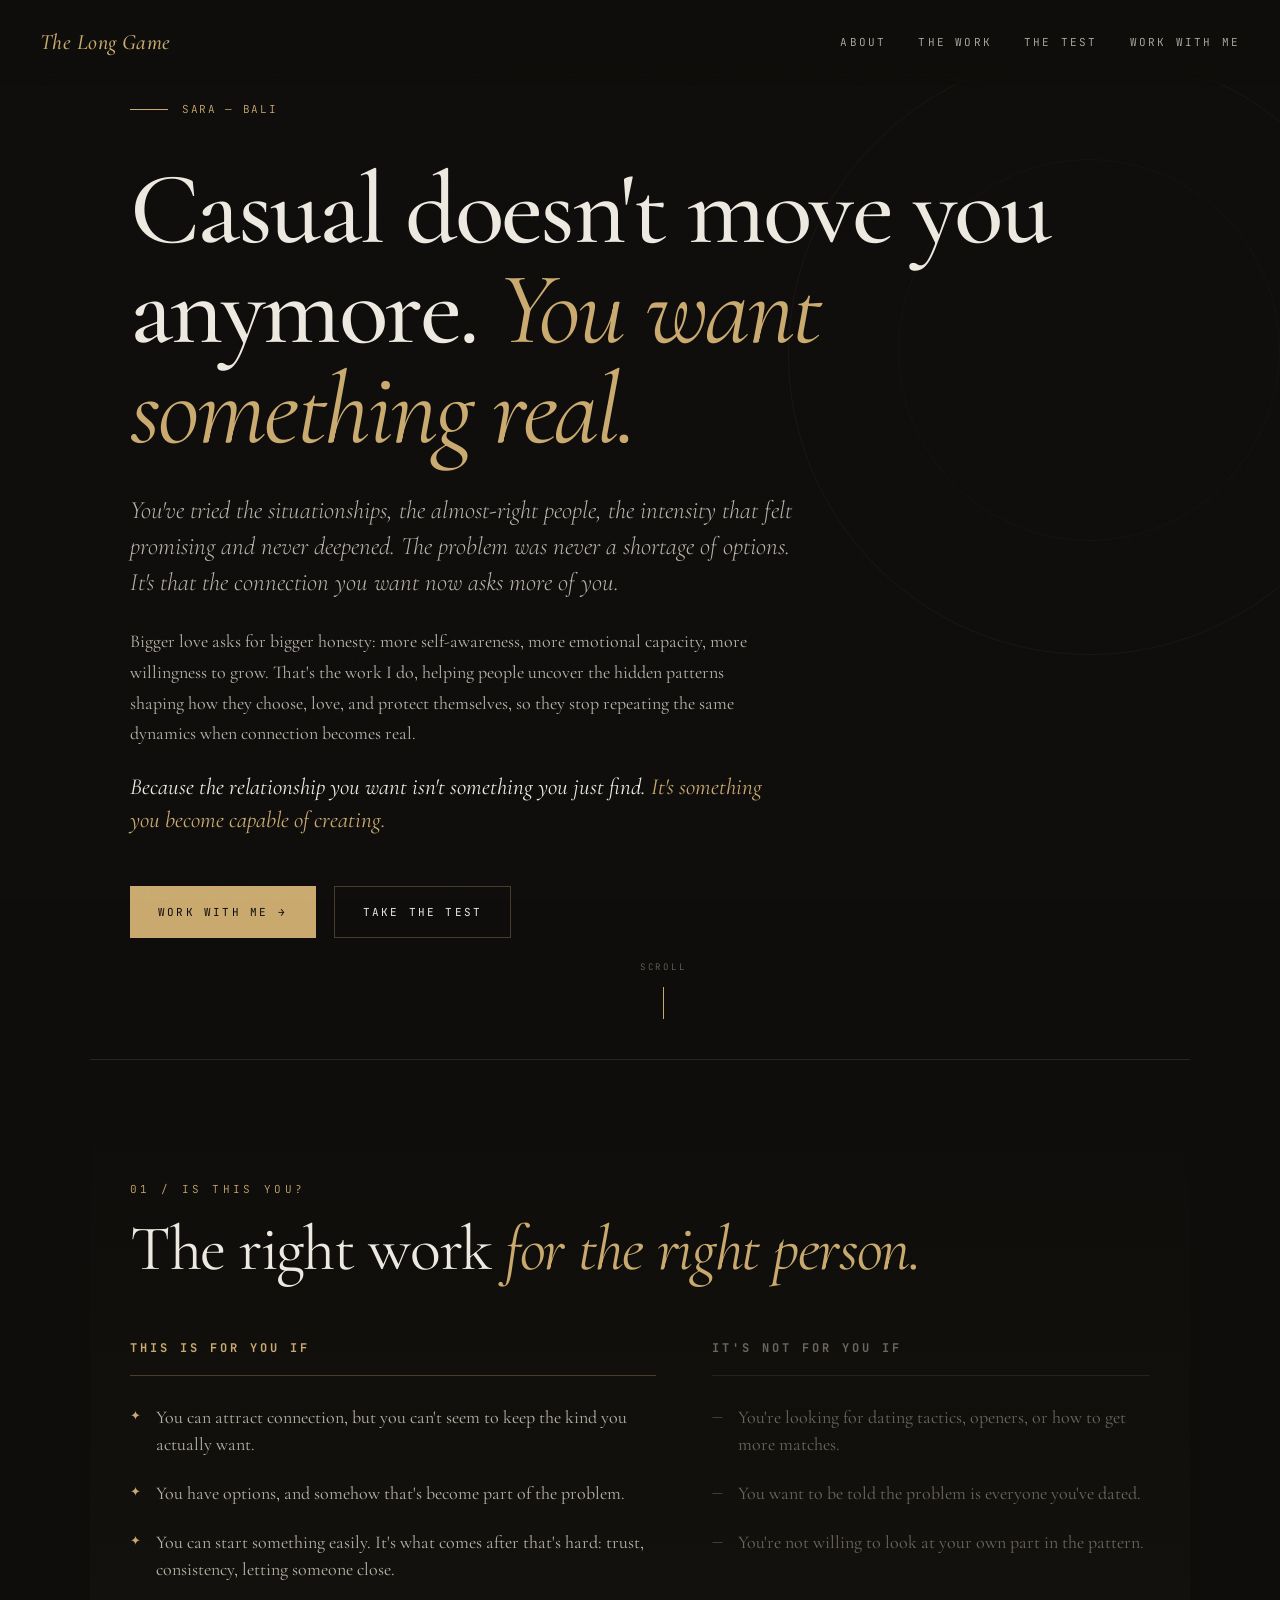
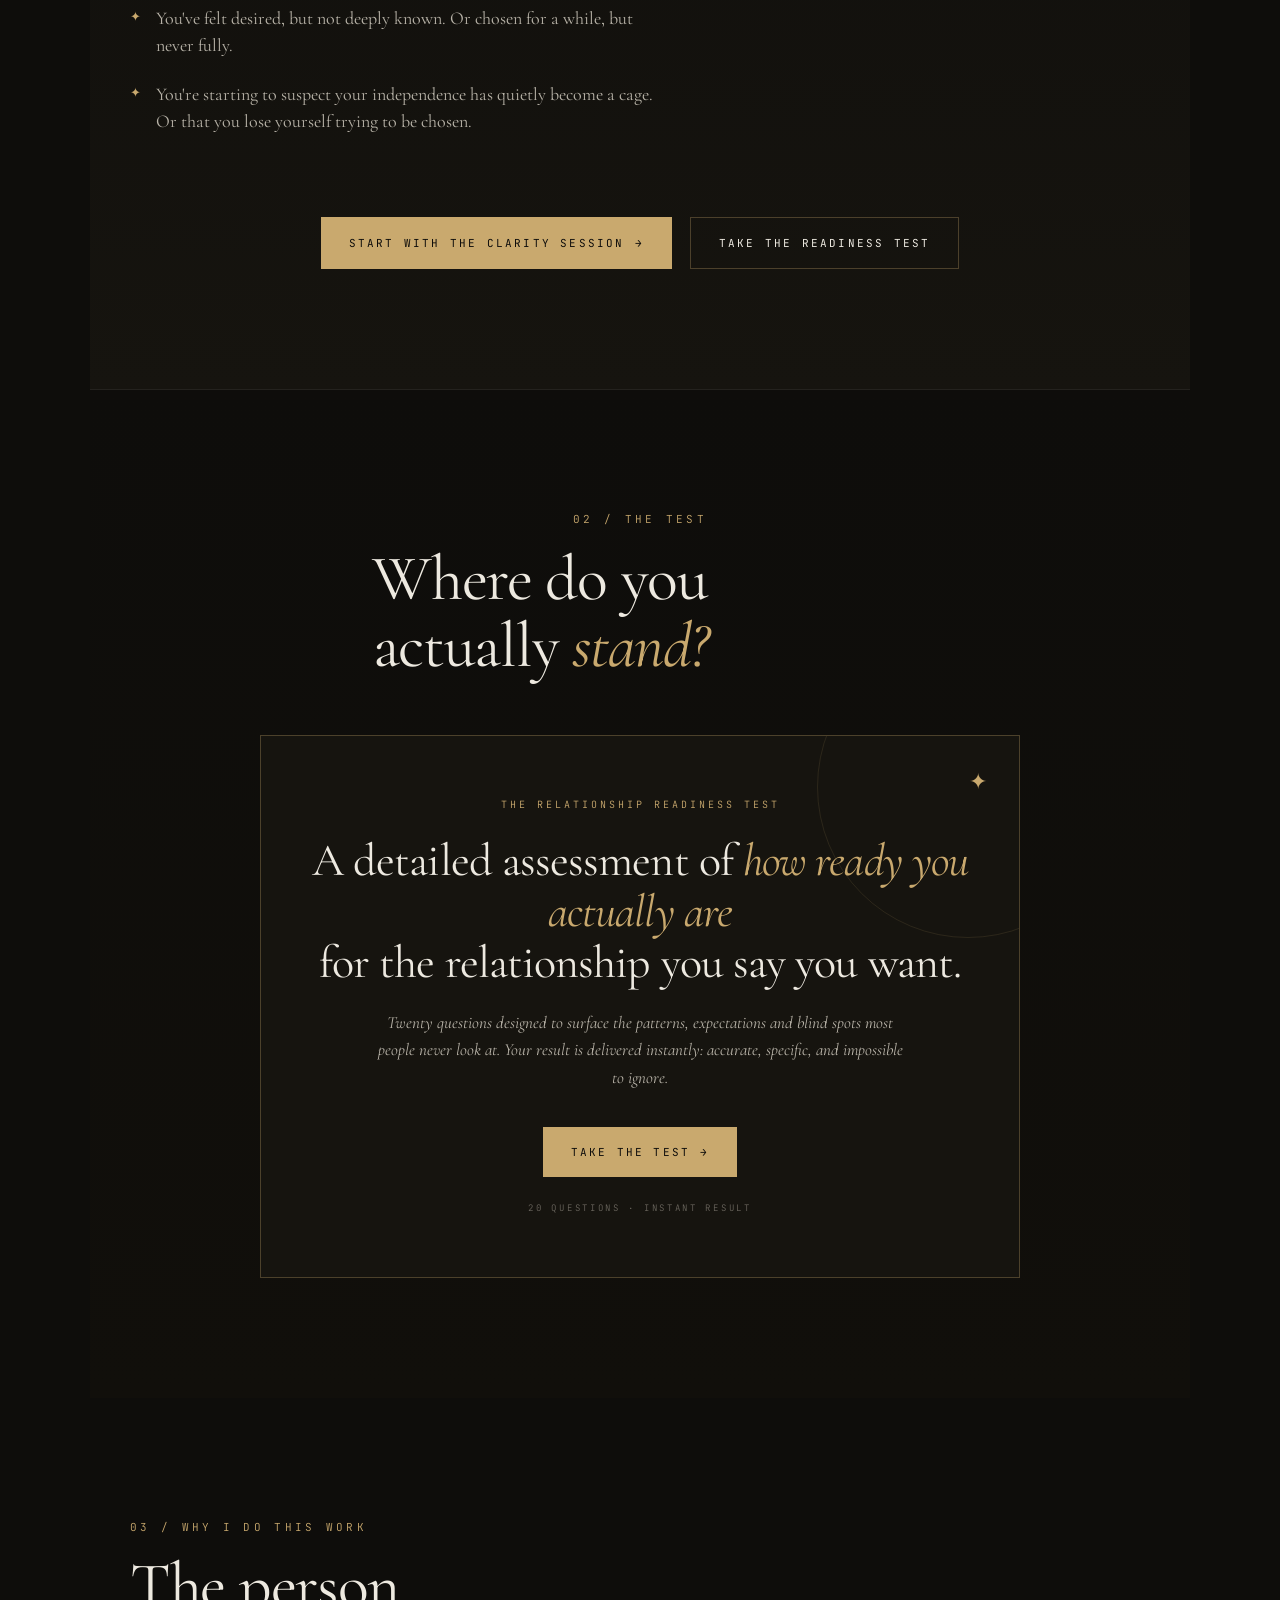
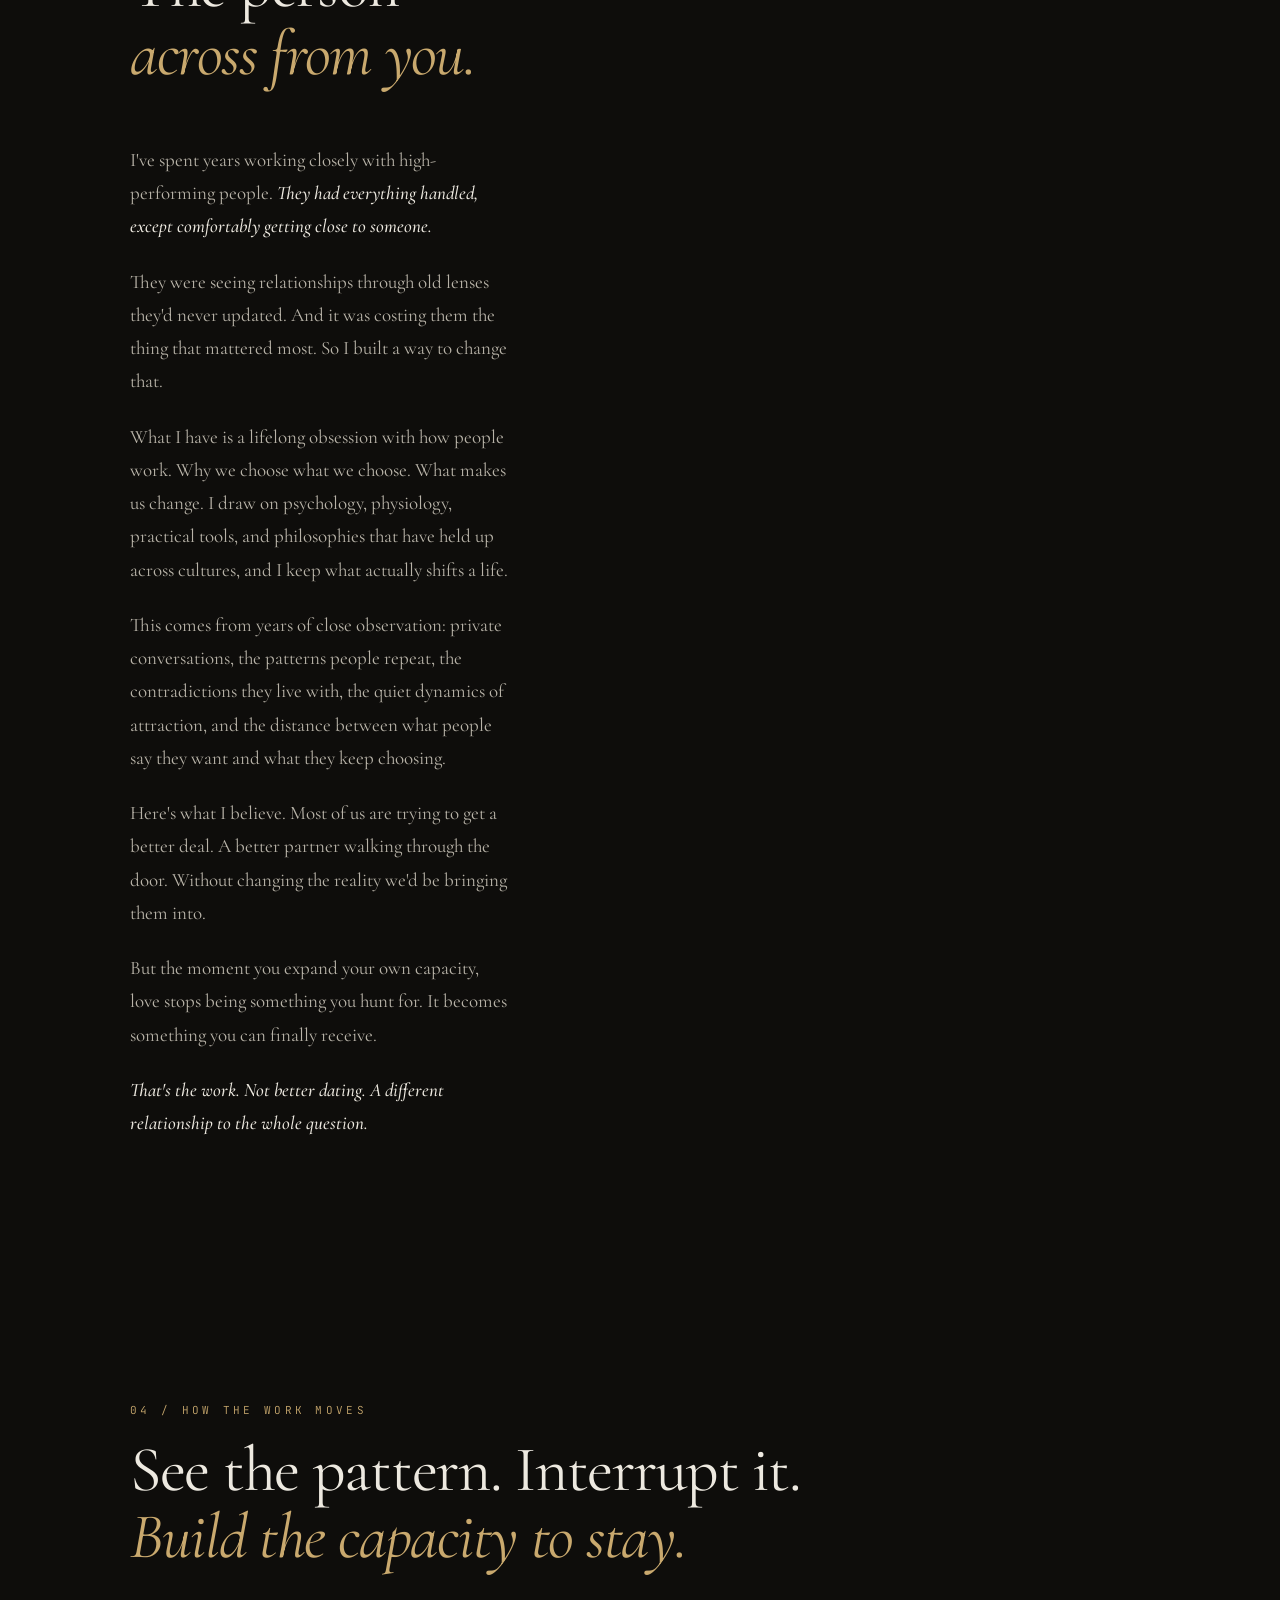
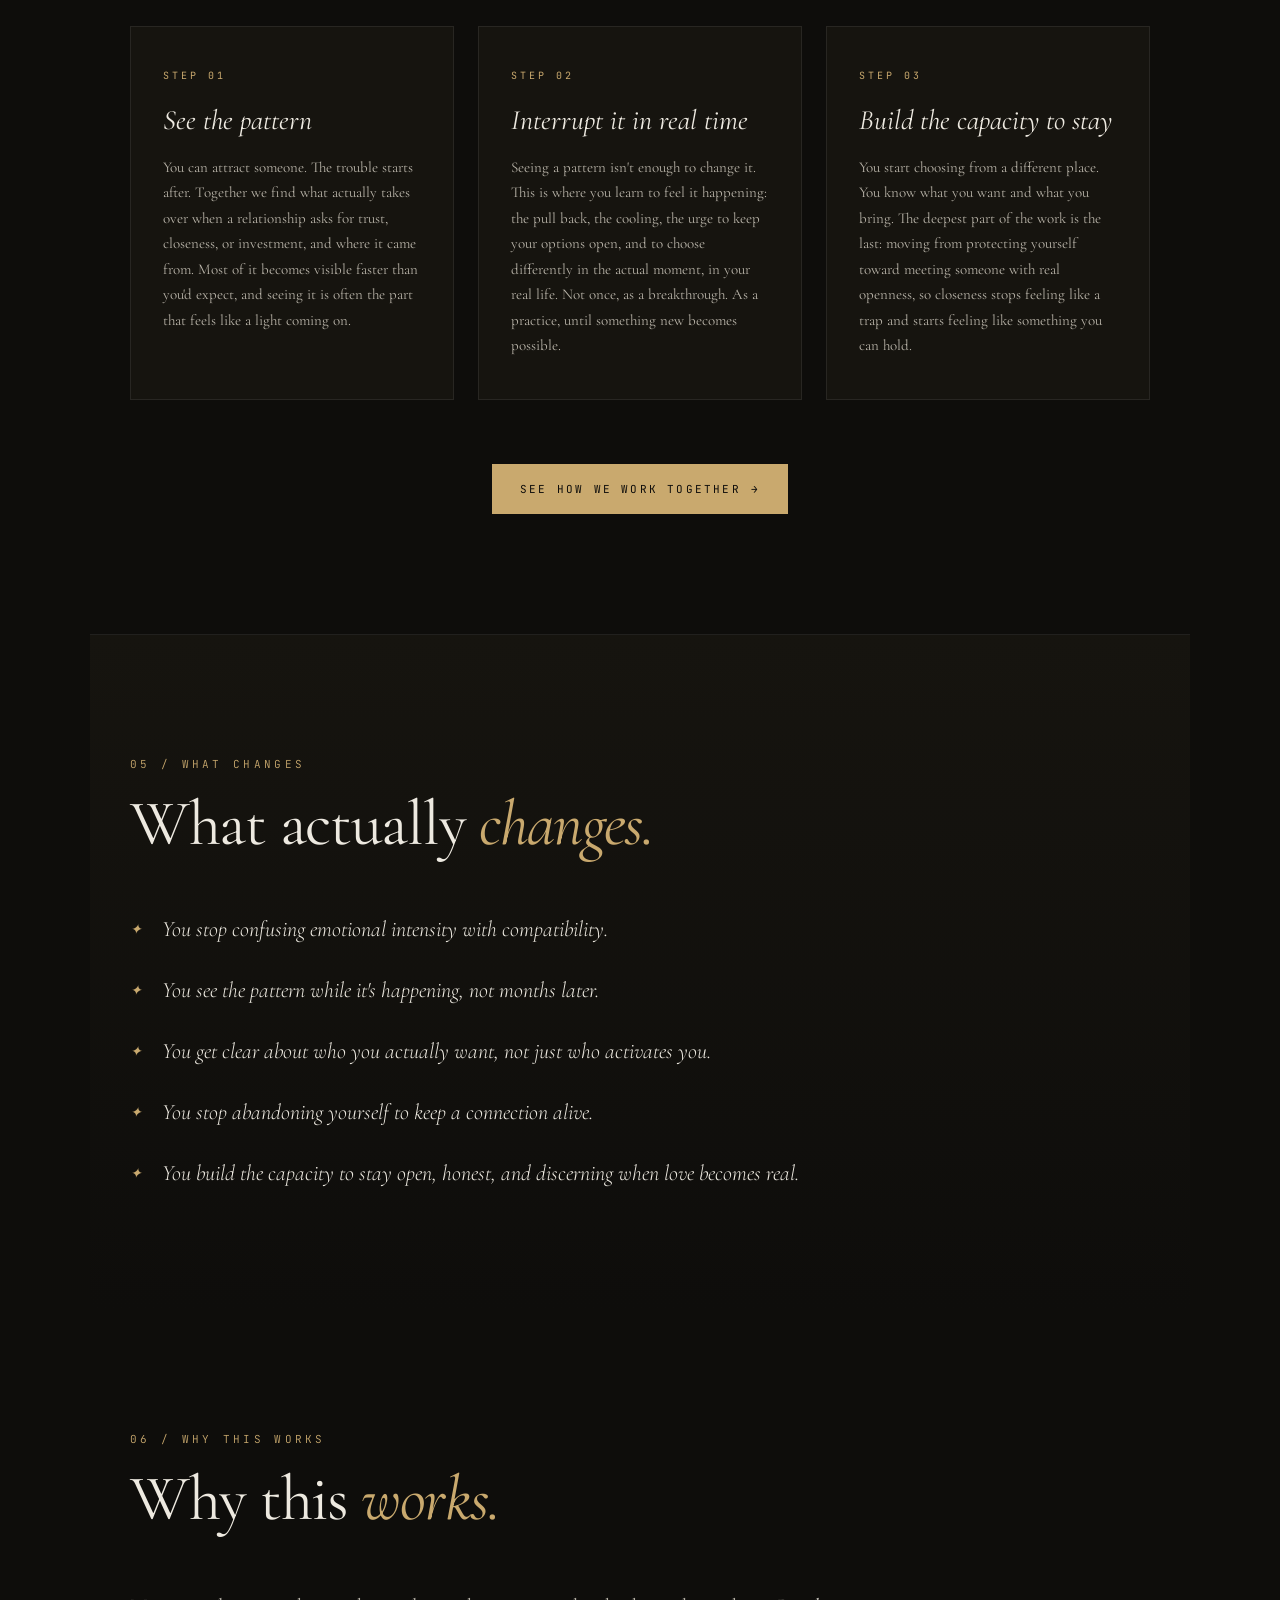
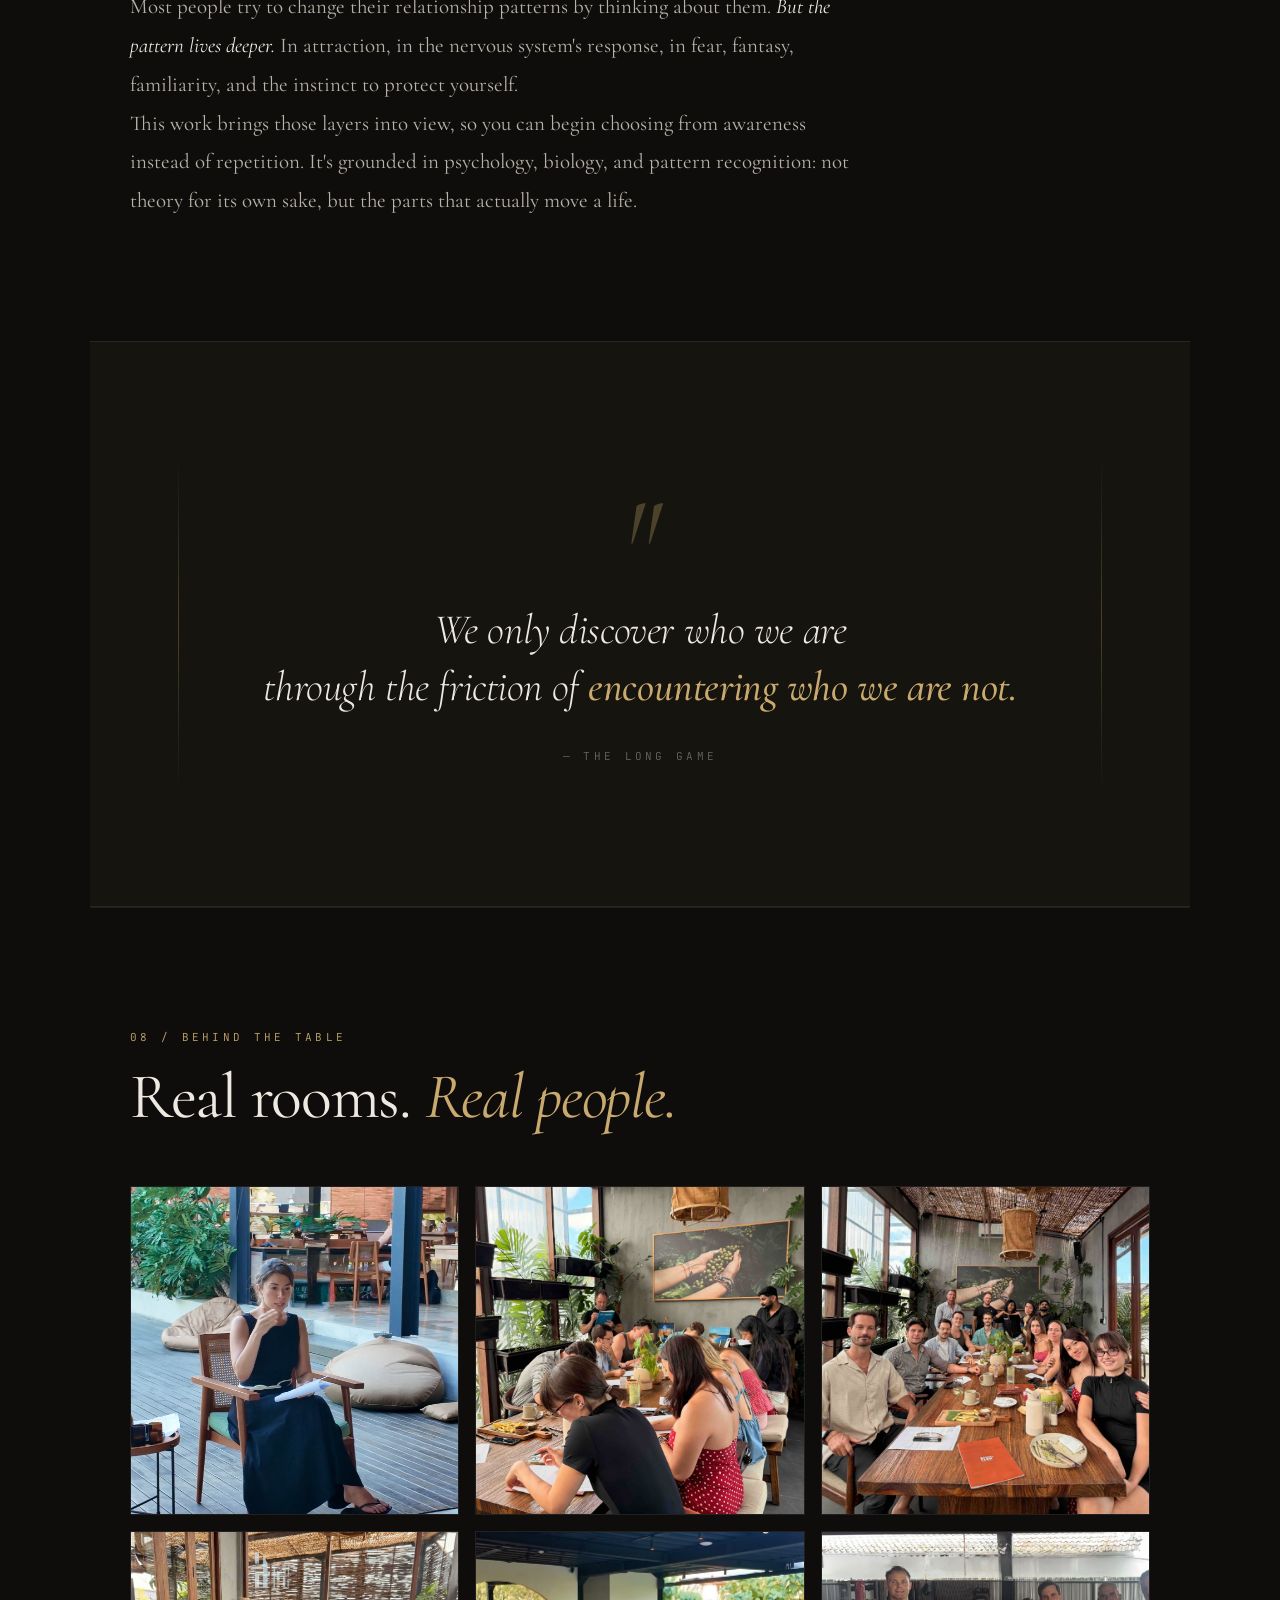
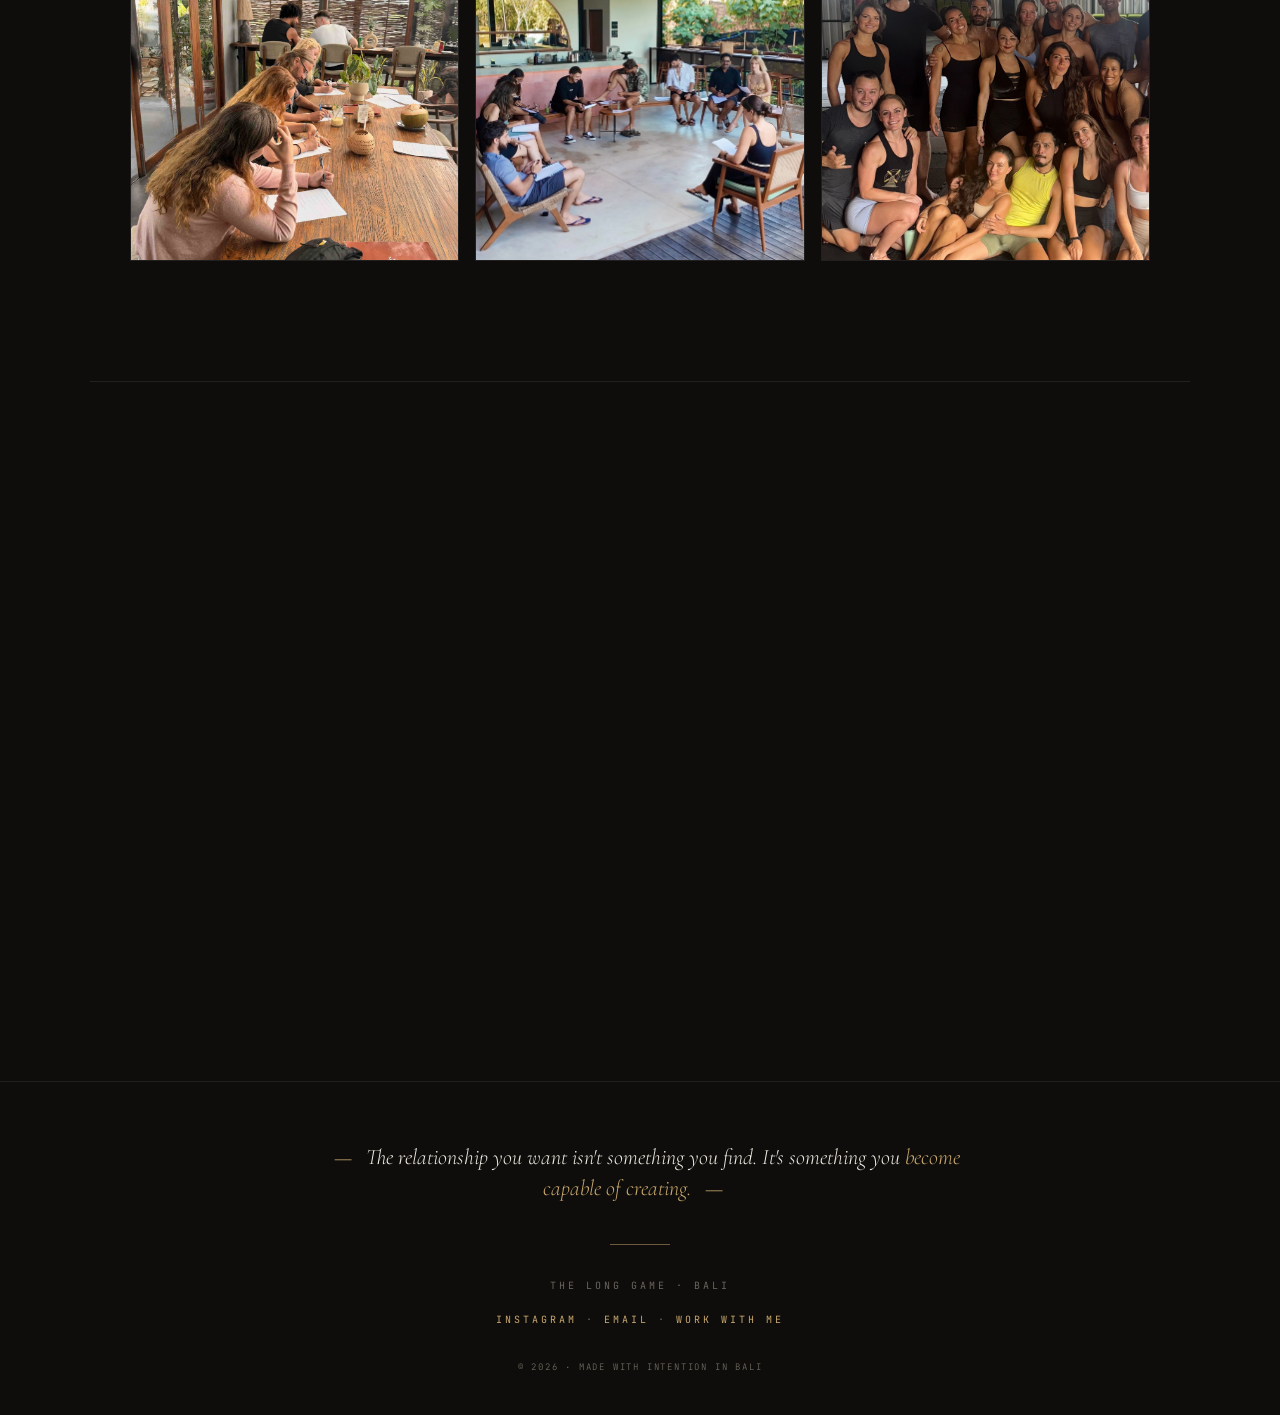
==== commit 47ec22c0: "Rename index-v2.html to index.html" ====
--- a/index.html
+++ b/index.html
@@ -4,7 +4,7 @@
 <meta charset="UTF-8">
 <meta name="viewport" content="width=device-width, initial-scale=1.0">
 <title>The Long Game — Sara · Bali</title>
-<meta name="description" content="For people who can attract connection but struggle to sustain it. The work of building the capacity for love that lasts.">
+<meta name="description" content="Casual doesn't move you anymore. The work of becoming capable of the real, lasting connection you actually want.">
 <link rel="preconnect" href="https://fonts.googleapis.com">
 <link rel="preconnect" href="https://fonts.gstatic.com" crossorigin>
 <link href="https://fonts.googleapis.com/css2?family=Cormorant+Garamond:ital,wght@0,300;0,400;0,500;0,600;0,700;1,300;1,400;1,500;1,600&family=JetBrains+Mono:wght@300;400;500&display=swap" rel="stylesheet">
@@ -636,6 +636,16 @@
 /* Subtle scroll reveal */
 .reveal { opacity: 0; transform: translateY(30px); transition: opacity 1s ease, transform 1s ease; }
 .reveal.visible { opacity: 1; transform: translateY(0); }
+/* ─── FILTER CTA / CHANGES / WHY ─── */
+.filter-cta { display:flex; gap:18px; justify-content:center; flex-wrap:wrap; margin-top:60px; }
+.changes-section { background:linear-gradient(180deg,var(--surface) 0%,var(--bg) 100%); border-top:1px solid var(--line); }
+.changes-list { list-style:none; max-width:780px; }
+.changes-list li { font-size:clamp(18px,2.1vw,22px); line-height:1.5; color:var(--cream); margin-bottom:28px; padding-left:32px; position:relative; font-style:italic; font-weight:300; }
+.changes-list li:last-child { margin-bottom:0; }
+.changes-list li::before { content:'✦'; position:absolute; left:0; color:var(--gold); font-size:14px; top:6px; }
+.why-section { background:var(--bg); }
+.why-body { font-size:clamp(17px,1.9vw,21px); line-height:1.85; color:var(--soft); max-width:740px; }
+.why-body strong { color:var(--cream); font-style:italic; font-weight:400; }
 /* ─── MOBILE REFINEMENTS ─── */
 @media (max-width: 768px) {
   section { padding: 80px 22px; }
@@ -646,9 +656,8 @@
   .cta-section { padding: 110px 22px; }
   .test-card { padding: 46px 26px; }
   .filter-section, .steps-section { padding-top: 80px; padding-bottom: 80px; }
-  .hero-cta { flex-direction: column; align-items: stretch; }
-  .hero-cta .btn, .cta-row .btn { width: 100%; justify-content: center; }
-  .cta-row { flex-direction: column; align-items: stretch; }
+  .hero-cta, .cta-row, .filter-cta { flex-direction: column; align-items: stretch; }
+  .hero-cta .btn, .cta-row .btn, .filter-cta .btn { width: 100%; justify-content: center; }
 }
 </style>
 </head>
@@ -666,9 +675,9 @@
 <!-- HERO -->
 <section class="hero">
   <div class="eyebrow mono">Sara — Bali</div>
-  <h1>You can get close.<br><em>You can't stay there.</em></h1>
-  <p class="hero-sub">Attention was never the problem. You attract people. You create connection. But when relationships begin asking for trust, vulnerability, and consistency, the same patterns return.</p>
-  <p class="hero-body">That's the work I do — helping people uncover the hidden patterns shaping their relationships so they can build the capacity for healthy, lasting love. Through a blend of psychology, biology, and pattern recognition, we work on the parts of you that determine what happens after the spark — when connection becomes real.</p>
+  <h1>Casual doesn't move you anymore. <em>You want something real.</em></h1>
+  <p class="hero-sub">You've tried the situationships, the almost-right people, the intensity that felt promising and never deepened. The problem was never a shortage of options. It's that the connection you want now asks more of you.</p>
+  <p class="hero-body">Bigger love asks for bigger honesty: more self-awareness, more emotional capacity, more willingness to grow. That's the work I do, helping people uncover the hidden patterns shaping how they choose, love, and protect themselves, so they stop repeating the same dynamics when connection becomes real.</p>
   <p class="hero-kicker">Because the relationship you want isn't something you just find. <em>It's something you become capable of creating.</em></p>
   <div class="hero-cta">
     <a href="/pricing" class="btn btn-primary">
@@ -690,11 +699,11 @@
     <div class="filter-col yes">
       <h3>This is for you if</h3>
       <ul>
-        <li>You can attract connection — but you can't seem to keep the kind you actually want.</li>
+        <li>You can attract connection, but you can't seem to keep the kind you actually want.</li>
         <li>You have options, and somehow that's become part of the problem.</li>
-        <li>You can start something easily. It's what comes after — trust, consistency, letting someone close — where it falls apart.</li>
+        <li>You can start something easily. It's what comes after that's hard: trust, consistency, letting someone close.</li>
         <li>You've felt desired, but not deeply known. Or chosen for a while, but never fully.</li>
-        <li>You're starting to suspect your independence has quietly become a cage — or that you lose yourself trying to be chosen.</li>
+        <li>You're starting to suspect your independence has quietly become a cage. Or that you lose yourself trying to be chosen.</li>
       </ul>
     </div>
     <div class="filter-col no">
@@ -706,6 +715,15 @@
       </ul>
     </div>
   </div>
+  <div class="filter-cta">
+    <a href="/pricing" class="btn btn-primary">
+      <span>Start with the Clarity Session</span>
+      <span class="arrow">→</span>
+    </a>
+    <a href="https://www.saraarbani.com/relationship-readiness-quiz" target="_blank" rel="noopener" class="btn btn-ghost">
+      <span>Take the Readiness Test</span>
+    </a>
+  </div>
 </section>
 <!-- THE TEST (moved up — capture at the recognition peak) -->
 <section id="test" class="test-section reveal">
@@ -714,7 +732,7 @@
   <div class="test-card">
     <div class="test-eyebrow mono">The Relationship Readiness Test</div>
     <h3>A detailed assessment of <em>how ready you actually are</em><br>for the relationship you say you want.</h3>
-    <p>Twenty questions designed to surface the patterns, expectations and blind spots most people never look at. Your result is delivered instantly — accurate, specific, and impossible to ignore.</p>
+    <p>Twenty questions designed to surface the patterns, expectations and blind spots most people never look at. Your result is delivered instantly: accurate, specific, and impossible to ignore.</p>
     <a href="https://www.saraarbani.com/relationship-readiness-quiz" target="_blank" rel="noopener" class="btn btn-primary">
       <span>Take the Test</span>
       <span class="arrow">→</span>
@@ -728,9 +746,10 @@
   <h2 class="section-title">The person<br><em>across from you.</em></h2>
   <div class="about-grid">
     <div class="about-text">
-      <p>I've spent years working closely with high-performing people. <strong>They had everything handled — except comfortably getting close to someone.</strong></p>
+      <p>I've spent years working closely with high-performing people. <strong>They had everything handled, except comfortably getting close to someone.</strong></p>
       <p>They were seeing relationships through old lenses they'd never updated. And it was costing them the thing that mattered most. So I built a way to change that.</p>
-      <p>What I have is a lifelong obsession with how people work. Why we choose what we choose. What makes us change. I draw on psychology, physiology, practical tools, and philosophies that have held up across cultures — and I keep what actually shifts a life.</p>
+      <p>What I have is a lifelong obsession with how people work. Why we choose what we choose. What makes us change. I draw on psychology, physiology, practical tools, and philosophies that have held up across cultures, and I keep what actually shifts a life.</p>
+      <p>This comes from years of close observation: private conversations, the patterns people repeat, the contradictions they live with, the quiet dynamics of attraction, and the distance between what people say they want and what they keep choosing.</p>
       <p>Here's what I believe. Most of us are trying to get a better deal. A better partner walking through the door. Without changing the reality we'd be bringing them into.</p>
       <p>But the moment you expand your own capacity, love stops being something you hunt for. It becomes something you can finally receive.</p>
       <p><strong>That's the work. Not better dating. A different relationship to the whole question.</strong></p>
@@ -746,17 +765,17 @@
     <div class="step-card">
       <div class="step-num">Step 01</div>
       <h3>See the pattern</h3>
-      <p>You can attract someone. The trouble starts after. Together we find what actually takes over when a relationship asks for trust, closeness, or investment — and where it came from. Most of it becomes visible faster than you'd expect, and seeing it is often the part that feels like a light coming on.</p>
+      <p>You can attract someone. The trouble starts after. Together we find what actually takes over when a relationship asks for trust, closeness, or investment, and where it came from. Most of it becomes visible faster than you'd expect, and seeing it is often the part that feels like a light coming on.</p>
     </div>
     <div class="step-card">
       <div class="step-num">Step 02</div>
       <h3>Interrupt it in real time</h3>
-      <p>Seeing a pattern isn't enough to change it. This is where you learn to feel it happening — the pull back, the cooling, the urge to keep your options open — and choose differently in the actual moment, in your real life. Not once, as a breakthrough. As a practice, until something new becomes possible.</p>
+      <p>Seeing a pattern isn't enough to change it. This is where you learn to feel it happening: the pull back, the cooling, the urge to keep your options open, and to choose differently in the actual moment, in your real life. Not once, as a breakthrough. As a practice, until something new becomes possible.</p>
     </div>
     <div class="step-card">
       <div class="step-num">Step 03</div>
       <h3>Build the capacity to stay</h3>
-      <p>You start choosing from a different place. You know what you want and what you bring. The deepest part of the work is the last: moving from protecting yourself toward meeting someone with real openness — so closeness stops feeling like a trap and starts feeling like something you can hold.</p>
+      <p>You start choosing from a different place. You know what you want and what you bring. The deepest part of the work is the last: moving from protecting yourself toward meeting someone with real openness, so closeness stops feeling like a trap and starts feeling like something you can hold.</p>
     </div>
   </div>
   <div class="steps-cta">
@@ -764,6 +783,27 @@
       <span>See How We Work Together</span>
       <span class="arrow">→</span>
     </a>
+  </div>
+</section>
+<!-- WHAT CHANGES -->
+<section id="changes" class="changes-section reveal">
+  <span class="section-num">05 / What changes</span>
+  <h2 class="section-title">What actually <em>changes.</em></h2>
+  <ul class="changes-list">
+    <li>You stop confusing emotional intensity with compatibility.</li>
+    <li>You see the pattern while it's happening, not months later.</li>
+    <li>You get clear about who you actually want, not just who activates you.</li>
+    <li>You stop abandoning yourself to keep a connection alive.</li>
+    <li>You build the capacity to stay open, honest, and discerning when love becomes real.</li>
+  </ul>
+</section>
+<!-- WHY THIS WORKS -->
+<section id="why" class="why-section reveal">
+  <span class="section-num">06 / Why this works</span>
+  <h2 class="section-title">Why this <em>works.</em></h2>
+  <div class="why-body">
+    <p>Most people try to change their relationship patterns by thinking about them. <strong>But the pattern lives deeper.</strong> In attraction, in the nervous system's response, in fear, fantasy, familiarity, and the instinct to protect yourself.</p>
+    <p>This work brings those layers into view, so you can begin choosing from awareness instead of repetition. It's grounded in psychology, biology, and pattern recognition: not theory for its own sake, but the parts that actually move a life.</p>
   </div>
 </section>
 <!-- ============================================================ -->
@@ -772,7 +812,7 @@
 <!-- ============================================================ -->
 <!--
 <section id="proof" class="proof-section reveal">
-  <span class="section-num">05 / In their words</span>
+  <span class="section-num">07 / In their words</span>
   <h2 class="section-title">What changes <em>when you see it.</em></h2>
   <div class="proof-grid">
     <div class="proof-card">
@@ -798,7 +838,7 @@
 </section>
 <!-- GALLERY -->
 <section class="gallery-section reveal">
-  <span class="section-num">06 / Behind the Table</span>
+  <span class="section-num">08 / Behind the Table</span>
   <h2 class="section-title">Real rooms. <em>Real people.</em></h2>
   <div class="gallery-grid">
     <div class="gallery-item"><img src="images/Tezza-0713.JPG" alt="Workshop" class="gallery-img"></div>
@@ -812,7 +852,7 @@
 <!-- CTA -->
 <section id="contact" class="cta-section reveal">
   <div class="cta-content">
-    <span class="section-num">07 / Begin</span>
+    <span class="section-num">09 / Begin</span>
     <h2 class="cta-heading">Ready to become someone<br><em>who can stay?</em></h2>
     <p class="cta-sub">There are a few ways to begin, depending on where you are and what you're ready for. See them, and choose your starting point.</p>
     <div class="cta-row">
